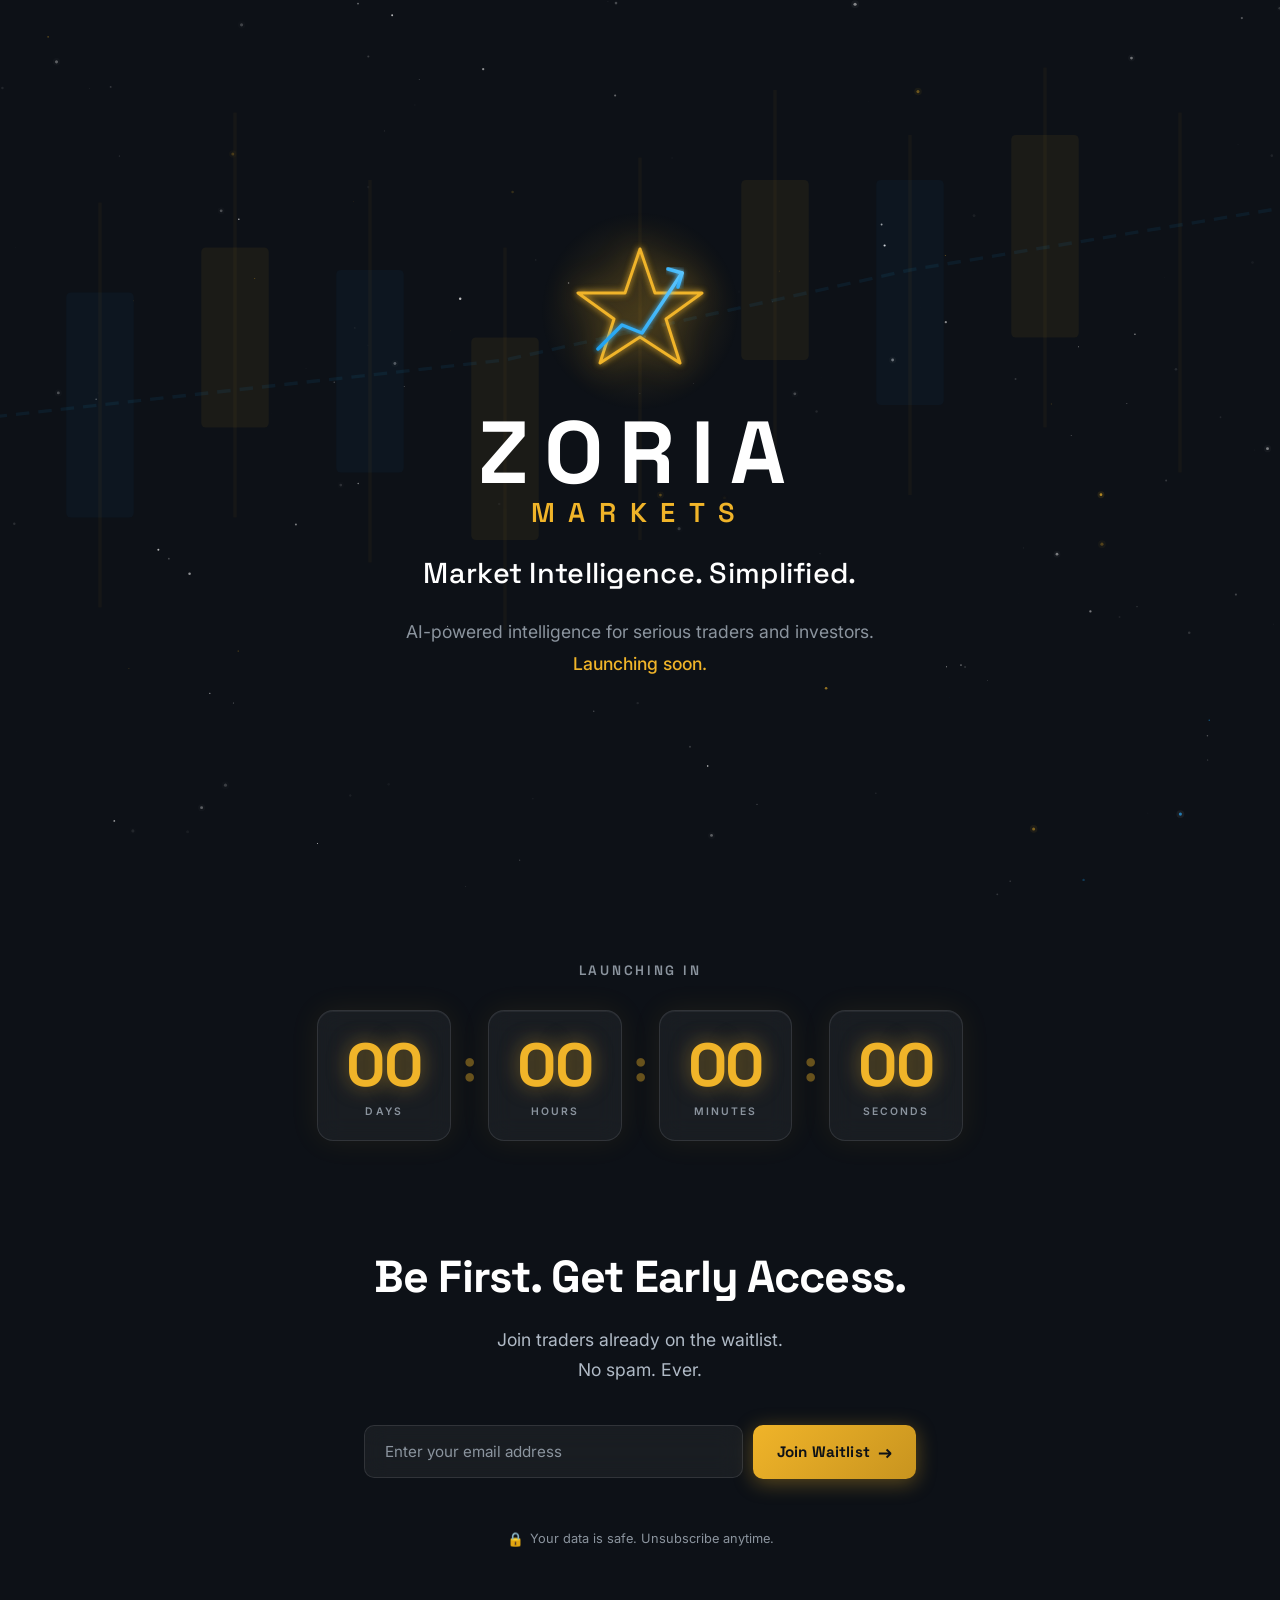
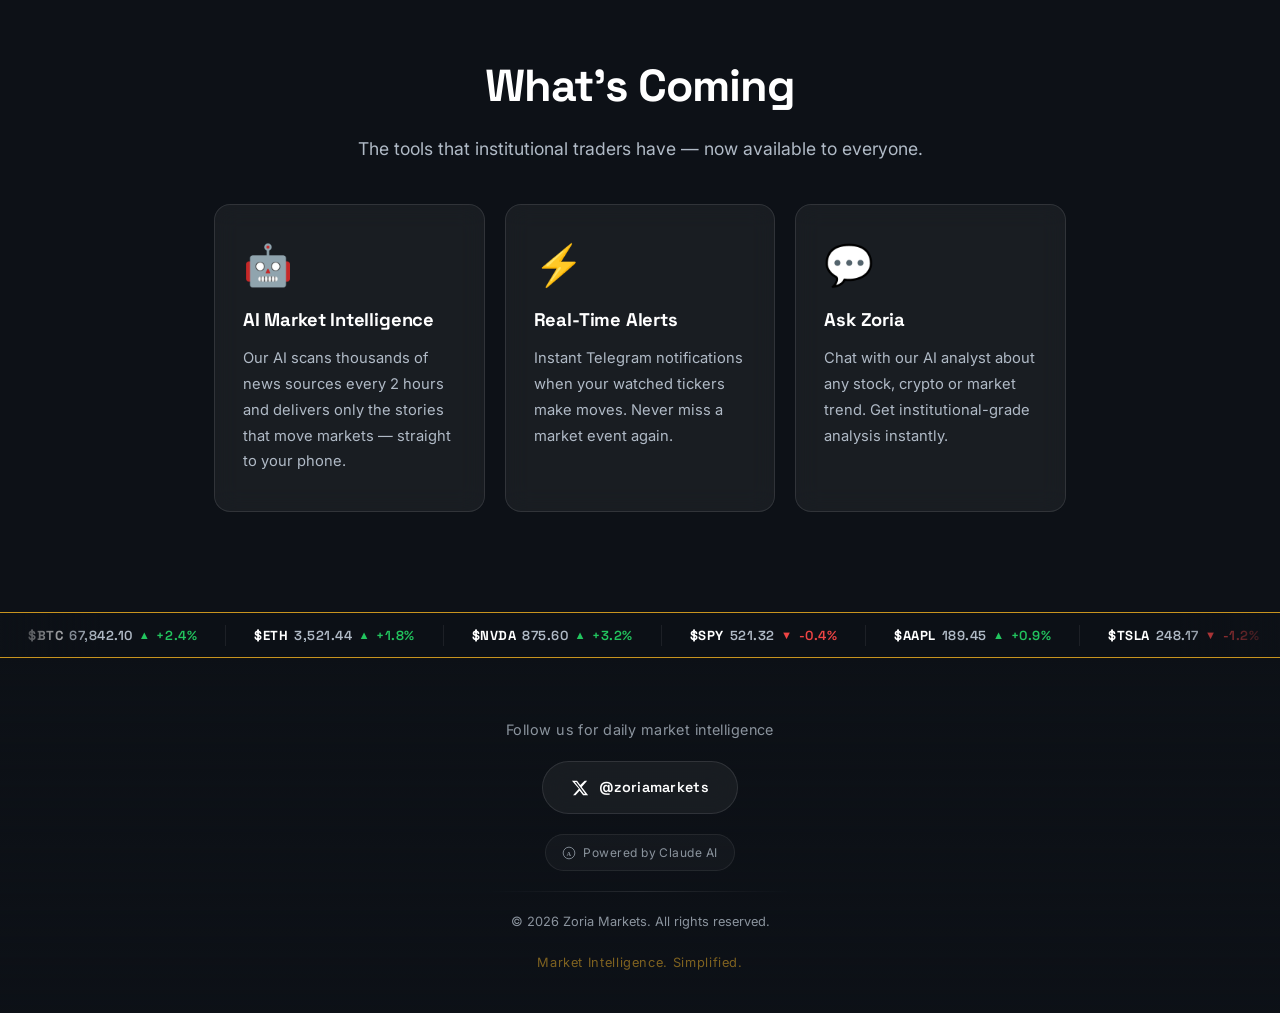
==== index.html @ 6a1ebd0c "Zoria Markets coming soon page Co-Authored-By: Claude Sonnet 4.6 <noreply@anthropic.com>" ====
<!DOCTYPE html>
<html lang="en">
<head>
  <meta charset="UTF-8" />
  <meta name="viewport" content="width=device-width, initial-scale=1.0" />
  <meta name="description" content="Zoria Markets — AI-powered market intelligence for serious traders and investors. Launching soon." />
  <meta name="theme-color" content="#0D1117" />
  <meta property="og:title" content="Zoria Markets — Market Intelligence. Simplified." />
  <meta property="og:description" content="AI-powered intelligence for serious traders and investors. Join the waitlist." />
  <meta property="og:type" content="website" />
  <title>Zoria Markets — Market Intelligence. Simplified.</title>
  <link rel="preconnect" href="https://fonts.googleapis.com" />
  <link rel="preconnect" href="https://fonts.gstatic.com" crossorigin />
  <link href="https://fonts.googleapis.com/css2?family=Inter:wght@300;400;500;600;700&family=Space+Grotesk:wght@400;500;600;700;800&display=swap" rel="stylesheet" />
  <link rel="stylesheet" href="styles.css" />
</head>
<body>

  <!-- ░░ STARFIELD CANVAS ░░ -->
  <canvas id="starfield"></canvas>

  <!-- ░░ CANDLESTICK BG ░░ -->
  <div class="chart-bg" aria-hidden="true">
    <svg class="chart-svg" viewBox="0 0 1200 400" preserveAspectRatio="xMidYMid slice" xmlns="http://www.w3.org/2000/svg">
      <!-- Faint candlestick chart pattern -->
      <g opacity="0.04" stroke="#F0B429" fill="none">
        <!-- Candle wicks -->
        <line x1="60"  y1="80"  x2="60"  y2="300" stroke-width="1.5"/>
        <line x1="120" y1="120" x2="120" y2="320" stroke-width="1.5"/>
        <line x1="180" y1="60"  x2="180" y2="260" stroke-width="1.5"/>
        <line x1="240" y1="100" x2="240" y2="290" stroke-width="1.5"/>
        <line x1="300" y1="140" x2="300" y2="310" stroke-width="1.5"/>
        <line x1="360" y1="90"  x2="360" y2="270" stroke-width="1.5"/>
        <line x1="420" y1="50"  x2="420" y2="230" stroke-width="1.5"/>
        <line x1="480" y1="80"  x2="480" y2="250" stroke-width="1.5"/>
        <line x1="540" y1="110" x2="540" y2="280" stroke-width="1.5"/>
        <line x1="600" y1="70"  x2="600" y2="240" stroke-width="1.5"/>
        <line x1="660" y1="40"  x2="660" y2="200" stroke-width="1.5"/>
        <line x1="720" y1="60"  x2="720" y2="220" stroke-width="1.5"/>
        <line x1="780" y1="30"  x2="780" y2="190" stroke-width="1.5"/>
        <line x1="840" y1="50"  x2="840" y2="210" stroke-width="1.5"/>
        <line x1="900" y1="20"  x2="900" y2="180" stroke-width="1.5"/>
        <line x1="960" y1="40"  x2="960" y2="200" stroke-width="1.5"/>
        <line x1="1020" y1="60" x2="1020" y2="220" stroke-width="1.5"/>
        <line x1="1080" y1="30" x2="1080" y2="170" stroke-width="1.5"/>
        <line x1="1140" y1="10" x2="1140" y2="150" stroke-width="1.5"/>
      </g>
      <g opacity="0.06" fill="#F0B429" stroke="none">
        <!-- Bullish candle bodies -->
        <rect x="45"  y="160" width="30" height="80"  rx="2"/>
        <rect x="165" y="130" width="30" height="90"  rx="2"/>
        <rect x="285" y="200" width="30" height="70"  rx="2"/>
        <rect x="405" y="110" width="30" height="80"  rx="2"/>
        <rect x="525" y="150" width="30" height="90"  rx="2"/>
        <rect x="645" y="80"  width="30" height="80"  rx="2"/>
        <rect x="765" y="60"  width="30" height="90"  rx="2"/>
        <rect x="885" y="50"  width="30" height="80"  rx="2"/>
        <rect x="1005" y="80" width="30" height="100" rx="2"/>
        <rect x="1125" y="30" width="30" height="90"  rx="2"/>
      </g>
      <g opacity="0.04" fill="#1DA1F2" stroke="none">
        <!-- Bearish candle bodies -->
        <rect x="105" y="150" width="30" height="100" rx="2"/>
        <rect x="225" y="160" width="30" height="80"  rx="2"/>
        <rect x="345" y="130" width="30" height="100" rx="2"/>
        <rect x="465" y="120" width="30" height="90"  rx="2"/>
        <rect x="705" y="80"  width="30" height="100" rx="2"/>
        <rect x="945" y="70"  width="30" height="90"  rx="2"/>
      </g>
      <!-- Trend line -->
      <polyline points="60,240 180,200 360,180 540,160 720,120 900,90 1140,50"
        stroke="#1DA1F2" stroke-width="1.5" fill="none" opacity="0.08" stroke-dasharray="6,4"/>
    </svg>
  </div>

  <!-- ░░ MAIN WRAPPER ░░ -->
  <main class="main-wrapper">

    <!-- ══════════════════════════════
         SECTION 1 — HERO
    ══════════════════════════════ -->
    <section class="hero" id="hero">
      <div class="hero-inner fade-up">

        <!-- Logo -->
        <div class="logo-wrap">
          <div class="logo-glow" aria-hidden="true"></div>
          <svg class="logo-svg" viewBox="0 0 140 140" xmlns="http://www.w3.org/2000/svg" role="img" aria-label="Zoria Markets logo">
            <defs>
              <filter id="glow-gold">
                <feGaussianBlur stdDeviation="3" result="coloredBlur"/>
                <feMerge><feMergeNode in="coloredBlur"/><feMergeNode in="SourceGraphic"/></feMerge>
              </filter>
              <filter id="glow-blue">
                <feGaussianBlur stdDeviation="2.5" result="coloredBlur"/>
                <feMerge><feMergeNode in="coloredBlur"/><feMergeNode in="SourceGraphic"/></feMerge>
              </filter>
              <linearGradient id="arrowGrad" x1="0%" y1="100%" x2="100%" y2="0%">
                <stop offset="0%" stop-color="#1DA1F2"/>
                <stop offset="100%" stop-color="#60C8FF"/>
              </linearGradient>
            </defs>
            <!-- 5-point star outline -->
            <polygon
              points="70,8 85,52 132,52 96,78 110,122 70,96 30,122 44,78 8,52 55,52"
              fill="none"
              stroke="#F0B429"
              stroke-width="3"
              stroke-linejoin="round"
              filter="url(#glow-gold)"
            />
            <!-- Upward trending chart arrow cutting through star diagonally -->
            <polyline
              points="28,108 52,84 72,92 96,56 112,32"
              fill="none"
              stroke="url(#arrowGrad)"
              stroke-width="3.5"
              stroke-linecap="round"
              stroke-linejoin="round"
              filter="url(#glow-blue)"
            />
            <!-- Arrowhead -->
            <polyline
              points="98,28 112,32 108,46"
              fill="none"
              stroke="url(#arrowGrad)"
              stroke-width="3.5"
              stroke-linecap="round"
              stroke-linejoin="round"
              filter="url(#glow-blue)"
            />
          </svg>
        </div>

        <!-- Brand name -->
        <div class="brand-name">
          <span class="brand-zoria">ZORIA</span>
          <span class="brand-markets">MARKETS</span>
        </div>

        <!-- Tagline -->
        <h1 class="tagline">Market Intelligence. Simplified.</h1>

        <!-- Sub-tagline -->
        <p class="hero-sub">
          AI-powered intelligence for serious traders and investors.<br />
          <span class="hero-launch">Launching soon.</span>
        </p>

      </div>
    </section>

    <!-- ══════════════════════════════
         SECTION 2 — COUNTDOWN
    ══════════════════════════════ -->
    <section class="countdown-section fade-up" id="countdown">
      <div class="section-inner">
        <p class="countdown-label">Launching in</p>
        <div class="countdown-grid" id="countdown-grid" role="timer" aria-live="polite" aria-label="Countdown to launch">
          <div class="cd-box">
            <span class="cd-num" id="cd-days">00</span>
            <span class="cd-unit">DAYS</span>
          </div>
          <div class="cd-sep" aria-hidden="true">:</div>
          <div class="cd-box">
            <span class="cd-num" id="cd-hours">00</span>
            <span class="cd-unit">HOURS</span>
          </div>
          <div class="cd-sep" aria-hidden="true">:</div>
          <div class="cd-box">
            <span class="cd-num" id="cd-minutes">00</span>
            <span class="cd-unit">MINUTES</span>
          </div>
          <div class="cd-sep" aria-hidden="true">:</div>
          <div class="cd-box">
            <span class="cd-num" id="cd-seconds">00</span>
            <span class="cd-unit">SECONDS</span>
          </div>
        </div>
      </div>
    </section>

    <!-- ══════════════════════════════
         SECTION 3 — EMAIL WAITLIST
    ══════════════════════════════ -->
    <section class="waitlist-section fade-up" id="waitlist">
      <div class="section-inner waitlist-inner">
        <h2 class="section-title">Be First. Get Early Access.</h2>
        <p class="section-sub">
          Join traders already on the waitlist.<br />
          No spam. Ever.
        </p>

        <form class="waitlist-form" id="waitlist-form" novalidate>
          <div class="form-row">
            <div class="input-wrap">
              <input
                type="email"
                id="email-input"
                class="email-input"
                placeholder="Enter your email address"
                autocomplete="email"
                required
                aria-label="Email address"
              />
              <div class="input-border-glow" aria-hidden="true"></div>
            </div>
            <button type="submit" class="join-btn" id="join-btn">
              <span class="btn-text">Join Waitlist</span>
              <span class="btn-arrow" aria-hidden="true">→</span>
            </button>
          </div>
          <div class="form-error" id="form-error" role="alert" aria-live="assertive"></div>
        </form>

        <div class="success-msg" id="success-msg" role="status" aria-live="polite" style="display:none;">
          <span class="success-star">⭐</span>
          <span>You're on the list! We'll be in touch.</span>
        </div>

        <p class="trust-badge">
          <span class="lock-icon" aria-hidden="true">🔒</span>
          Your data is safe. Unsubscribe anytime.
        </p>
      </div>
    </section>

    <!-- ══════════════════════════════
         SECTION 4 — FEATURES
    ══════════════════════════════ -->
    <section class="features-section" id="features">
      <div class="section-inner">
        <h2 class="section-title fade-up">What's Coming</h2>
        <p class="section-sub fade-up">The tools that institutional traders have — now available to everyone.</p>

        <div class="features-grid">

          <div class="feature-card fade-up" style="--delay: 0s">
            <div class="card-icon" aria-hidden="true">🤖</div>
            <h3 class="card-title">AI Market Intelligence</h3>
            <p class="card-text">
              Our AI scans thousands of news sources every 2 hours and delivers only the stories that move markets — straight to your phone.
            </p>
            <div class="card-glow" aria-hidden="true"></div>
          </div>

          <div class="feature-card fade-up" style="--delay: 0.1s">
            <div class="card-icon" aria-hidden="true">⚡</div>
            <h3 class="card-title">Real-Time Alerts</h3>
            <p class="card-text">
              Instant Telegram notifications when your watched tickers make moves. Never miss a market event again.
            </p>
            <div class="card-glow" aria-hidden="true"></div>
          </div>

          <div class="feature-card fade-up" style="--delay: 0.2s">
            <div class="card-icon" aria-hidden="true">💬</div>
            <h3 class="card-title">Ask Zoria</h3>
            <p class="card-text">
              Chat with our AI analyst about any stock, crypto or market trend. Get institutional-grade analysis instantly.
            </p>
            <div class="card-glow" aria-hidden="true"></div>
          </div>

        </div>
      </div>
    </section>

  </main>

  <!-- ══════════════════════════════
       SECTION 5 — TICKER TAPE
  ══════════════════════════════ -->
  <div class="ticker-wrap" role="marquee" aria-label="Live market data ticker">
    <div class="ticker-inner" id="ticker-inner">
      <!-- Populated by JS -->
    </div>
  </div>

  <!-- ══════════════════════════════
       SECTION 6 — FOOTER
  ══════════════════════════════ -->
  <footer class="site-footer">
    <div class="footer-inner">

      <p class="footer-follow">Follow us for daily market intelligence</p>

      <a
        href="https://x.com/zoriamarkets"
        class="twitter-btn"
        target="_blank"
        rel="noopener noreferrer"
        aria-label="Follow Zoria Markets on X (Twitter)"
      >
        <svg class="x-icon" viewBox="0 0 24 24" xmlns="http://www.w3.org/2000/svg" aria-hidden="true">
          <path d="M18.244 2.25h3.308l-7.227 8.26 8.502 11.24H16.17l-4.714-6.231-5.401 6.231H2.744l7.737-8.835L1.254 2.25H8.08l4.253 5.622L18.244 2.25zm-1.161 17.52h1.833L7.084 4.126H5.117L17.083 19.77z"/>
        </svg>
        @zoriamarkets
      </a>

      <div class="claude-badge" title="This product is powered by Claude AI">
        <svg class="claude-icon" viewBox="0 0 24 24" xmlns="http://www.w3.org/2000/svg" aria-hidden="true" fill="currentColor">
          <circle cx="12" cy="12" r="10" fill="none" stroke="currentColor" stroke-width="1.5"/>
          <text x="12" y="16.5" text-anchor="middle" font-size="11" font-family="serif" font-weight="bold">A</text>
        </svg>
        Powered by Claude AI
      </div>

      <div class="footer-divider" aria-hidden="true"></div>

      <p class="footer-copy">
        © 2026 Zoria Markets. All rights reserved.
      </p>
      <p class="footer-tagline">Market Intelligence. Simplified.</p>

    </div>
  </footer>

  <script src="script.js"></script>
</body>
</html>
---- styles.css ----
/* ═══════════════════════════════════════════════════
   ZORIA MARKETS — styles.css
   "Market Intelligence. Simplified."
═══════════════════════════════════════════════════ */

/* ── CSS CUSTOM PROPERTIES ── */
:root {
  --bg:           #0D1117;
  --bg-2:         #111820;
  --gold:         #F0B429;
  --gold-dim:     #C8941F;
  --gold-glow:    rgba(240,180,41,0.3);
  --gold-glow-sm: rgba(240,180,41,0.15);
  --blue:         #1DA1F2;
  --blue-glow:    rgba(29,161,242,0.3);
  --white:        #FFFFFF;
  --gray:         #8B949E;
  --gray-light:   #B0BAC6;
  --card-bg:      rgba(255,255,255,0.05);
  --card-border:  rgba(255,255,255,0.1);
  --glass-blur:   blur(12px);
  --radius:       16px;
  --radius-sm:    10px;
  --transition:   0.3s cubic-bezier(0.4,0,0.2,1);
  --font-body:    'Inter', -apple-system, BlinkMacSystemFont, sans-serif;
  --font-head:    'Space Grotesk', -apple-system, BlinkMacSystemFont, sans-serif;
}

/* ── RESET & BASE ── */
*, *::before, *::after {
  box-sizing: border-box;
  margin: 0;
  padding: 0;
}

html {
  scroll-behavior: smooth;
  -webkit-text-size-adjust: 100%;
}

body {
  font-family: var(--font-body);
  background: var(--bg);
  color: var(--white);
  min-height: 100vh;
  overflow-x: hidden;
  line-height: 1.6;
  -webkit-font-smoothing: antialiased;
  -moz-osx-font-smoothing: grayscale;
}

/* ── STARFIELD CANVAS ── */
#starfield {
  position: fixed;
  inset: 0;
  width: 100%;
  height: 100%;
  z-index: 0;
  pointer-events: none;
}

/* ── CHART BACKGROUND ── */
.chart-bg {
  position: fixed;
  inset: 0;
  z-index: 1;
  pointer-events: none;
  display: flex;
  align-items: center;
  justify-content: center;
  overflow: hidden;
}

.chart-svg {
  width: 100%;
  height: 100%;
  min-height: 400px;
}

/* ── MAIN WRAPPER ── */
.main-wrapper {
  position: relative;
  z-index: 2;
}

/* ── SHARED SECTION STYLES ── */
.section-inner {
  max-width: 900px;
  margin: 0 auto;
  padding: 0 24px;
  text-align: center;
}

.section-title {
  font-family: var(--font-head);
  font-size: clamp(1.8rem, 4vw, 2.8rem);
  font-weight: 700;
  color: var(--white);
  letter-spacing: -0.02em;
  margin-bottom: 12px;
}

.section-sub {
  font-size: clamp(0.95rem, 2vw, 1.1rem);
  color: var(--gray-light);
  margin-bottom: 40px;
  line-height: 1.7;
}

/* ── FADE-UP ANIMATION ── */
.fade-up {
  opacity: 0;
  transform: translateY(32px);
  transition: opacity 0.7s var(--transition), transform 0.7s var(--transition);
  transition-delay: var(--delay, 0s);
}

.fade-up.visible {
  opacity: 1;
  transform: translateY(0);
}

/* ═══════════════════════════════════════════════════
   SECTION 1 — HERO
═══════════════════════════════════════════════════ */
.hero {
  min-height: 100vh;
  display: flex;
  align-items: center;
  justify-content: center;
  padding: 80px 24px 60px;
  text-align: center;
}

.hero-inner {
  display: flex;
  flex-direction: column;
  align-items: center;
  gap: 20px;
  max-width: 680px;
}

/* Logo */
.logo-wrap {
  position: relative;
  display: flex;
  align-items: center;
  justify-content: center;
  margin-bottom: 8px;
}

.logo-glow {
  position: absolute;
  width: 200px;
  height: 200px;
  border-radius: 50%;
  background: radial-gradient(ellipse at center, rgba(240,180,41,0.18) 0%, transparent 70%);
  animation: logoPulse 3s ease-in-out infinite;
  z-index: 0;
}

.logo-svg {
  position: relative;
  z-index: 1;
  width: clamp(100px, 20vw, 140px);
  height: clamp(100px, 20vw, 140px);
  animation: logoFloat 6s ease-in-out infinite;
  filter: drop-shadow(0 0 16px rgba(240,180,41,0.4));
}

@keyframes logoPulse {
  0%, 100% { transform: scale(1);   opacity: 0.6; }
  50%       { transform: scale(1.3); opacity: 1;   }
}

@keyframes logoFloat {
  0%, 100% { transform: translateY(0px); }
  50%       { transform: translateY(-8px); }
}

/* Brand name */
.brand-name {
  display: flex;
  flex-direction: column;
  align-items: center;
  gap: 2px;
  line-height: 1;
}

.brand-zoria {
  font-family: var(--font-head);
  font-size: clamp(2.8rem, 9vw, 5.5rem);
  font-weight: 800;
  color: var(--white);
  letter-spacing: 0.18em;
  text-transform: uppercase;
}

.brand-markets {
  font-family: var(--font-head);
  font-size: clamp(1rem, 3vw, 1.7rem);
  font-weight: 600;
  color: var(--gold);
  letter-spacing: 0.5em;
  text-transform: uppercase;
}

/* Tagline */
.tagline {
  font-family: var(--font-head);
  font-size: clamp(1.2rem, 3.5vw, 1.8rem);
  font-weight: 500;
  color: var(--white);
  letter-spacing: 0.01em;
  margin-top: 4px;
}

/* Sub tagline */
.hero-sub {
  font-size: clamp(0.95rem, 2vw, 1.1rem);
  color: var(--gray);
  line-height: 1.8;
}

.hero-launch {
  color: var(--gold);
  font-weight: 500;
}

/* ═══════════════════════════════════════════════════
   SECTION 2 — COUNTDOWN
═══════════════════════════════════════════════════ */
.countdown-section {
  padding: 60px 24px 80px;
}

.countdown-label {
  font-family: var(--font-head);
  font-size: 0.85rem;
  font-weight: 600;
  letter-spacing: 0.2em;
  text-transform: uppercase;
  color: var(--gray);
  margin-bottom: 28px;
}

.countdown-grid {
  display: flex;
  align-items: center;
  justify-content: center;
  gap: 12px;
  flex-wrap: wrap;
}

.cd-box {
  display: flex;
  flex-direction: column;
  align-items: center;
  justify-content: center;
  background: var(--card-bg);
  border: 1px solid var(--card-border);
  backdrop-filter: var(--glass-blur);
  -webkit-backdrop-filter: var(--glass-blur);
  border-radius: var(--radius);
  padding: 24px 28px 20px;
  min-width: clamp(80px, 18vw, 120px);
  box-shadow: 0 0 30px rgba(240,180,41,0.08), inset 0 1px 0 rgba(255,255,255,0.06);
  transition: box-shadow var(--transition), transform var(--transition);
}

.cd-box:hover {
  box-shadow: 0 0 40px var(--gold-glow), inset 0 1px 0 rgba(255,255,255,0.1);
  transform: translateY(-3px);
}

.cd-num {
  font-family: var(--font-head);
  font-size: clamp(2.2rem, 6vw, 3.8rem);
  font-weight: 800;
  color: var(--gold);
  line-height: 1;
  letter-spacing: -0.02em;
  text-shadow: 0 0 20px rgba(240,180,41,0.5);
  transition: transform 0.15s ease;
}

.cd-num.flip {
  animation: numFlip 0.15s ease;
}

@keyframes numFlip {
  0%   { transform: scaleY(1); }
  50%  { transform: scaleY(0.8); }
  100% { transform: scaleY(1); }
}

.cd-unit {
  font-size: 0.65rem;
  font-weight: 600;
  letter-spacing: 0.2em;
  color: var(--gray);
  margin-top: 8px;
  text-transform: uppercase;
}

.cd-sep {
  font-family: var(--font-head);
  font-size: clamp(1.8rem, 4vw, 2.8rem);
  font-weight: 800;
  color: var(--gold);
  opacity: 0.4;
  padding-bottom: 20px;
  animation: sepBlink 1s step-end infinite;
}

@keyframes sepBlink {
  0%, 100% { opacity: 0.4; }
  50%       { opacity: 0.1; }
}

/* ═══════════════════════════════════════════════════
   SECTION 3 — WAITLIST
═══════════════════════════════════════════════════ */
.waitlist-section {
  padding: 20px 24px 80px;
}

.waitlist-inner {
  max-width: 600px;
}

.waitlist-form {
  margin-top: 8px;
  margin-bottom: 20px;
}

.form-row {
  display: flex;
  gap: 10px;
  align-items: stretch;
}

.input-wrap {
  position: relative;
  flex: 1;
}

.email-input {
  width: 100%;
  padding: 16px 20px;
  background: var(--card-bg);
  border: 1px solid var(--card-border);
  backdrop-filter: var(--glass-blur);
  -webkit-backdrop-filter: var(--glass-blur);
  border-radius: var(--radius-sm);
  color: var(--white);
  font-family: var(--font-body);
  font-size: 0.95rem;
  outline: none;
  transition: border-color var(--transition), box-shadow var(--transition);
  -webkit-appearance: none;
}

.email-input::placeholder {
  color: var(--gray);
}

.email-input:focus {
  border-color: rgba(240,180,41,0.5);
  box-shadow: 0 0 0 3px rgba(240,180,41,0.12), 0 0 20px rgba(240,180,41,0.15);
}

.email-input.shake {
  animation: shake 0.4s ease;
}

@keyframes shake {
  0%, 100% { transform: translateX(0); }
  20%       { transform: translateX(-6px); }
  40%       { transform: translateX(6px); }
  60%       { transform: translateX(-4px); }
  80%       { transform: translateX(4px); }
}

.join-btn {
  display: flex;
  align-items: center;
  gap: 8px;
  padding: 16px 24px;
  background: linear-gradient(135deg, var(--gold) 0%, var(--gold-dim) 100%);
  border: none;
  border-radius: var(--radius-sm);
  color: #0D1117;
  font-family: var(--font-head);
  font-size: 0.95rem;
  font-weight: 700;
  cursor: pointer;
  white-space: nowrap;
  transition: transform var(--transition), box-shadow var(--transition), opacity var(--transition);
  box-shadow: 0 4px 20px rgba(240,180,41,0.35);
  letter-spacing: 0.01em;
}

.join-btn:hover {
  transform: translateY(-2px);
  box-shadow: 0 8px 30px rgba(240,180,41,0.5);
}

.join-btn:active {
  transform: translateY(0);
}

.join-btn:disabled {
  opacity: 0.6;
  cursor: not-allowed;
  transform: none;
}

.btn-arrow {
  font-size: 1.1rem;
  transition: transform var(--transition);
}

.join-btn:hover .btn-arrow {
  transform: translateX(3px);
}

.form-error {
  margin-top: 10px;
  font-size: 0.85rem;
  color: #FF6B6B;
  min-height: 20px;
}

/* Success message */
.success-msg {
  display: flex;
  align-items: center;
  justify-content: center;
  gap: 10px;
  padding: 18px 28px;
  background: rgba(240,180,41,0.1);
  border: 1px solid rgba(240,180,41,0.3);
  border-radius: var(--radius-sm);
  margin-bottom: 20px;
  font-family: var(--font-head);
  font-weight: 600;
  font-size: 1rem;
  color: var(--gold);
  animation: successFade 0.4s ease;
}

.success-star {
  font-size: 1.3rem;
  animation: starSpin 0.6s ease;
}

@keyframes successFade {
  from { opacity: 0; transform: scale(0.95); }
  to   { opacity: 1; transform: scale(1); }
}

@keyframes starSpin {
  from { transform: rotate(-30deg) scale(0.5); }
  to   { transform: rotate(0deg) scale(1); }
}

.trust-badge {
  font-size: 0.8rem;
  color: var(--gray);
  display: flex;
  align-items: center;
  justify-content: center;
  gap: 6px;
}

.lock-icon {
  font-size: 0.85rem;
}

/* ═══════════════════════════════════════════════════
   SECTION 4 — FEATURES
═══════════════════════════════════════════════════ */
.features-section {
  padding: 20px 24px 100px;
}

.features-grid {
  display: grid;
  grid-template-columns: repeat(3, 1fr);
  gap: 20px;
  margin-top: 20px;
  max-width: 1000px;
  margin-left: auto;
  margin-right: auto;
}

.feature-card {
  position: relative;
  background: var(--card-bg);
  border: 1px solid var(--card-border);
  backdrop-filter: var(--glass-blur);
  -webkit-backdrop-filter: var(--glass-blur);
  border-radius: var(--radius);
  padding: 40px 28px 36px;
  text-align: left;
  overflow: hidden;
  transition: transform var(--transition), box-shadow var(--transition), border-color var(--transition);
  cursor: default;
}

.feature-card::before {
  content: '';
  position: absolute;
  inset: 0;
  border-radius: var(--radius);
  background: linear-gradient(135deg, rgba(240,180,41,0.04) 0%, transparent 60%);
  opacity: 0;
  transition: opacity var(--transition);
}

.feature-card:hover {
  transform: translateY(-6px);
  box-shadow: 0 20px 60px rgba(0,0,0,0.4), 0 0 40px var(--gold-glow-sm);
  border-color: rgba(240,180,41,0.25);
}

.feature-card:hover::before {
  opacity: 1;
}

.card-glow {
  position: absolute;
  bottom: -40px;
  right: -40px;
  width: 140px;
  height: 140px;
  border-radius: 50%;
  background: radial-gradient(ellipse, rgba(240,180,41,0.08) 0%, transparent 70%);
  pointer-events: none;
  transition: opacity var(--transition);
  opacity: 0;
}

.feature-card:hover .card-glow {
  opacity: 1;
}

.card-icon {
  font-size: 2.5rem;
  display: block;
  margin-bottom: 20px;
  line-height: 1;
}

.card-title {
  font-family: var(--font-head);
  font-size: 1.15rem;
  font-weight: 700;
  color: var(--white);
  margin-bottom: 12px;
  letter-spacing: -0.01em;
}

.card-text {
  font-size: 0.92rem;
  color: var(--gray-light);
  line-height: 1.75;
}

/* ═══════════════════════════════════════════════════
   SECTION 5 — TICKER TAPE
═══════════════════════════════════════════════════ */
.ticker-wrap {
  position: relative;
  z-index: 2;
  background: rgba(13,17,23,0.9);
  border-top: 1px solid var(--gold-dim);
  border-bottom: 1px solid var(--gold-dim);
  overflow: hidden;
  padding: 12px 0;
  height: 46px;
}

.ticker-wrap::before,
.ticker-wrap::after {
  content: '';
  position: absolute;
  top: 0;
  bottom: 0;
  width: 100px;
  z-index: 3;
  pointer-events: none;
}

.ticker-wrap::before {
  left: 0;
  background: linear-gradient(to right, var(--bg) 0%, transparent 100%);
}

.ticker-wrap::after {
  right: 0;
  background: linear-gradient(to left, var(--bg) 0%, transparent 100%);
}

.ticker-inner {
  display: flex;
  white-space: nowrap;
  animation: tickerScroll 40s linear infinite;
  will-change: transform;
}

.ticker-inner:hover {
  animation-play-state: paused;
}

@keyframes tickerScroll {
  0%   { transform: translateX(0); }
  100% { transform: translateX(-50%); }
}

.ticker-item {
  display: inline-flex;
  align-items: center;
  gap: 6px;
  padding: 0 28px;
  font-family: var(--font-head);
  font-size: 0.82rem;
  font-weight: 600;
  letter-spacing: 0.04em;
  color: var(--gray-light);
  border-right: 1px solid rgba(255,255,255,0.07);
}

.ticker-symbol {
  color: var(--white);
  font-weight: 700;
}

.ticker-arrow {
  font-size: 0.7rem;
}

.ticker-change.up   { color: #22C55E; }
.ticker-change.down { color: #EF4444; }
.ticker-arrow.up    { color: #22C55E; }
.ticker-arrow.down  { color: #EF4444; }

/* ═══════════════════════════════════════════════════
   SECTION 6 — FOOTER
═══════════════════════════════════════════════════ */
.site-footer {
  position: relative;
  z-index: 2;
  padding: 60px 24px 40px;
  text-align: center;
  background: linear-gradient(to top, rgba(13,17,23,0.98) 0%, transparent 100%);
}

.footer-inner {
  max-width: 600px;
  margin: 0 auto;
  display: flex;
  flex-direction: column;
  align-items: center;
  gap: 20px;
}

.footer-follow {
  font-size: 0.9rem;
  color: var(--gray);
  letter-spacing: 0.03em;
}

.twitter-btn {
  display: inline-flex;
  align-items: center;
  gap: 10px;
  padding: 14px 28px;
  background: var(--card-bg);
  border: 1px solid var(--card-border);
  backdrop-filter: var(--glass-blur);
  -webkit-backdrop-filter: var(--glass-blur);
  border-radius: 50px;
  color: var(--white);
  font-family: var(--font-head);
  font-size: 0.9rem;
  font-weight: 600;
  text-decoration: none;
  transition: all var(--transition);
  letter-spacing: 0.02em;
}

.twitter-btn:hover {
  background: rgba(255,255,255,0.1);
  border-color: rgba(255,255,255,0.2);
  transform: translateY(-2px);
  box-shadow: 0 8px 24px rgba(0,0,0,0.3);
}

.x-icon {
  width: 18px;
  height: 18px;
  fill: var(--white);
}

.claude-badge {
  display: inline-flex;
  align-items: center;
  gap: 7px;
  padding: 8px 16px;
  background: rgba(255,255,255,0.03);
  border: 1px solid rgba(255,255,255,0.07);
  border-radius: 50px;
  font-size: 0.75rem;
  color: var(--gray);
  letter-spacing: 0.04em;
}

.claude-icon {
  width: 14px;
  height: 14px;
  color: var(--gray);
}

.footer-divider {
  width: 100%;
  max-width: 300px;
  height: 1px;
  background: linear-gradient(to right, transparent, rgba(255,255,255,0.1), transparent);
}

.footer-copy {
  font-size: 0.8rem;
  color: var(--gray);
}

.footer-tagline {
  font-size: 0.8rem;
  color: rgba(240,180,41,0.5);
  letter-spacing: 0.05em;
}

/* ═══════════════════════════════════════════════════
   RESPONSIVE — TABLET
═══════════════════════════════════════════════════ */
@media (max-width: 768px) {

  .features-grid {
    grid-template-columns: 1fr;
    max-width: 480px;
  }

  .feature-card {
    padding: 32px 24px 28px;
  }

  .form-row {
    flex-direction: column;
  }

  .join-btn {
    justify-content: center;
    padding: 16px;
  }

  .cd-box {
    padding: 18px 20px 14px;
    min-width: 70px;
  }

  .cd-sep {
    font-size: 1.8rem;
  }

  .countdown-grid {
    gap: 8px;
  }
}

/* ═══════════════════════════════════════════════════
   RESPONSIVE — MOBILE
═══════════════════════════════════════════════════ */
@media (max-width: 480px) {

  .hero {
    padding: 60px 20px 40px;
  }

  .hero-inner {
    gap: 16px;
  }

  .brand-zoria {
    letter-spacing: 0.1em;
  }

  .brand-markets {
    letter-spacing: 0.35em;
  }

  .cd-box {
    padding: 14px 16px 12px;
    min-width: 62px;
    border-radius: 12px;
  }

  .cd-sep {
    padding-bottom: 14px;
    font-size: 1.5rem;
  }

  .countdown-grid {
    gap: 6px;
  }

  .section-title {
    font-size: 1.6rem;
  }

  .email-input, .join-btn {
    padding: 14px 18px;
  }

  .ticker-item {
    padding: 0 20px;
  }

  .site-footer {
    padding: 40px 20px 30px;
  }

  .features-grid {
    gap: 14px;
  }
}

/* ═══════════════════════════════════════════════════
   REDUCED MOTION
═══════════════════════════════════════════════════ */
@media (prefers-reduced-motion: reduce) {
  *, *::before, *::after {
    animation-duration: 0.01ms !important;
    animation-iteration-count: 1 !important;
    transition-duration: 0.01ms !important;
  }
  .ticker-inner {
    animation: none;
  }
  .logo-svg {
    animation: none;
  }
}
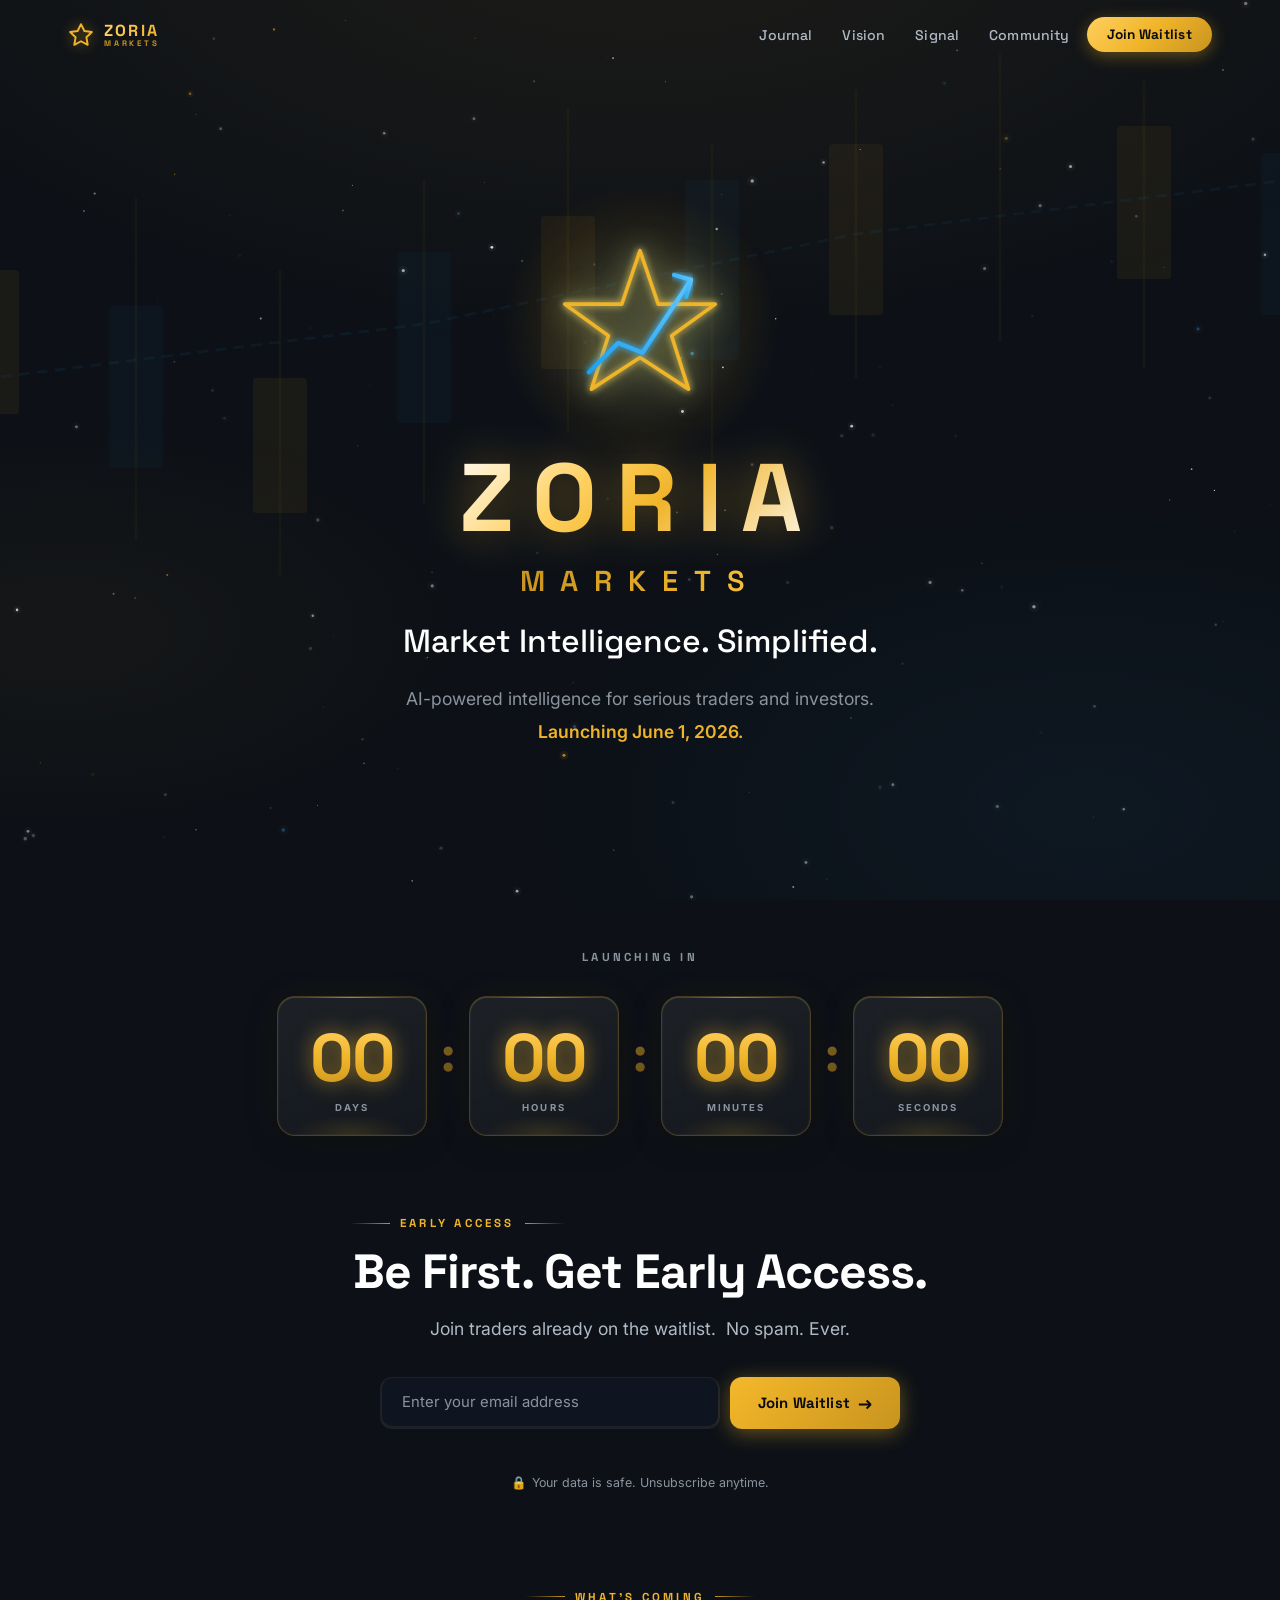
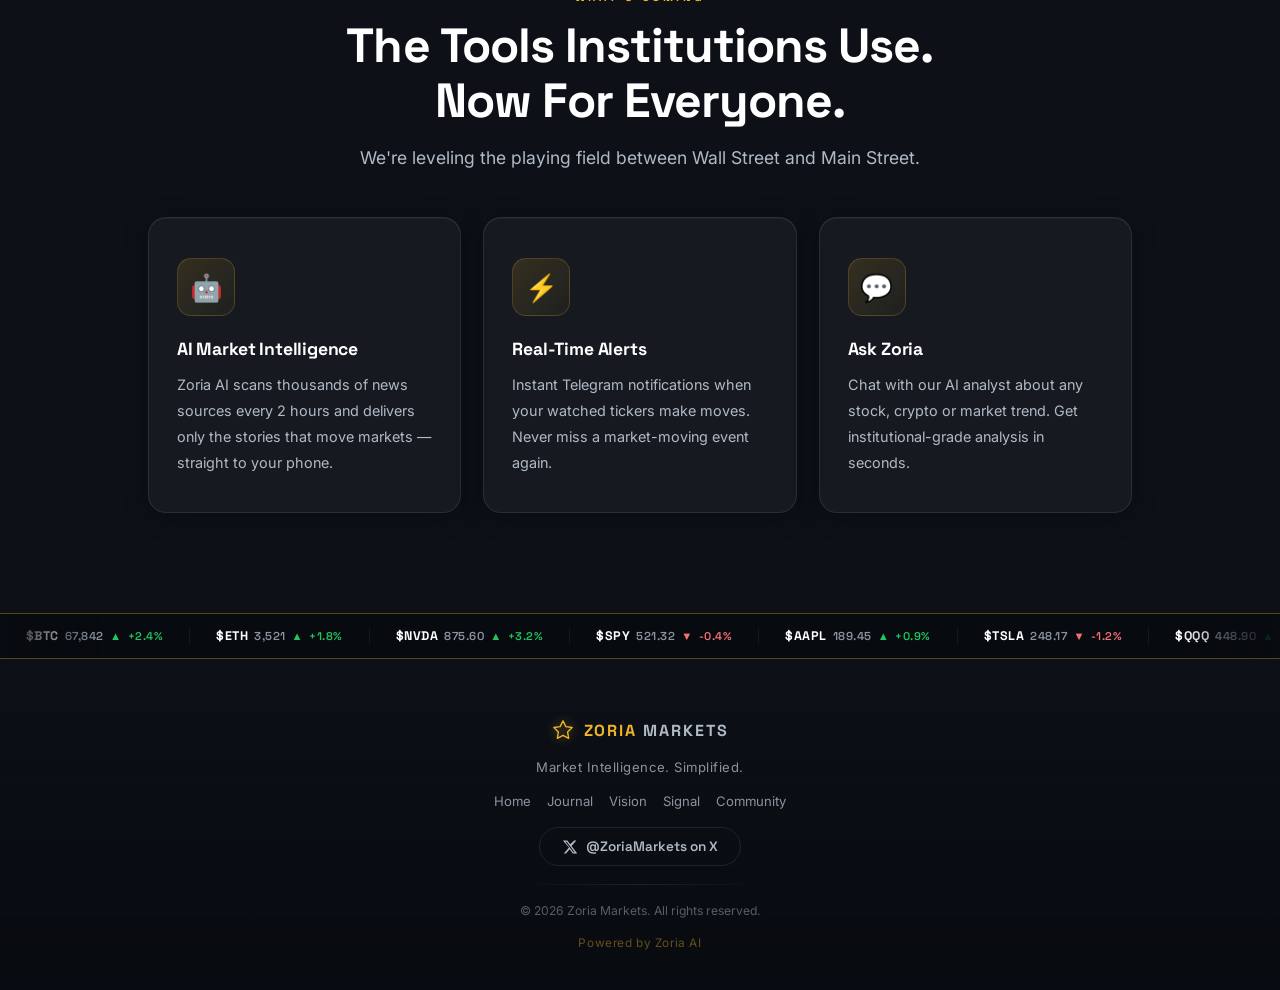
==== commit 5ae32f55: "Complete Zoria Markets website - 5 pages - index.html: Fixed countdown (debounce-before-use crash), " ====
--- a/index.html
+++ b/index.html
@@ -3,316 +3,247 @@
 <head>
   <meta charset="UTF-8" />
   <meta name="viewport" content="width=device-width, initial-scale=1.0" />
-  <meta name="description" content="Zoria Markets — AI-powered market intelligence for serious traders and investors. Launching soon." />
+  <meta name="description" content="Zoria Markets — AI-powered market intelligence for serious traders and investors. Launching June 1, 2026." />
   <meta name="theme-color" content="#0D1117" />
   <meta property="og:title" content="Zoria Markets — Market Intelligence. Simplified." />
   <meta property="og:description" content="AI-powered intelligence for serious traders and investors. Join the waitlist." />
-  <meta property="og:type" content="website" />
   <title>Zoria Markets — Market Intelligence. Simplified.</title>
   <link rel="preconnect" href="https://fonts.googleapis.com" />
   <link rel="preconnect" href="https://fonts.gstatic.com" crossorigin />
   <link href="https://fonts.googleapis.com/css2?family=Inter:wght@300;400;500;600;700&family=Space+Grotesk:wght@400;500;600;700;800&display=swap" rel="stylesheet" />
   <link rel="stylesheet" href="styles.css" />
 </head>
-<body>
-
-  <!-- ░░ STARFIELD CANVAS ░░ -->
+<body data-page="home">
+
+  <!-- Starfield -->
   <canvas id="starfield"></canvas>
 
-  <!-- ░░ CANDLESTICK BG ░░ -->
+  <!-- Faint candlestick chart background -->
   <div class="chart-bg" aria-hidden="true">
-    <svg class="chart-svg" viewBox="0 0 1200 400" preserveAspectRatio="xMidYMid slice" xmlns="http://www.w3.org/2000/svg">
-      <!-- Faint candlestick chart pattern -->
-      <g opacity="0.04" stroke="#F0B429" fill="none">
-        <!-- Candle wicks -->
-        <line x1="60"  y1="80"  x2="60"  y2="300" stroke-width="1.5"/>
-        <line x1="120" y1="120" x2="120" y2="320" stroke-width="1.5"/>
-        <line x1="180" y1="60"  x2="180" y2="260" stroke-width="1.5"/>
-        <line x1="240" y1="100" x2="240" y2="290" stroke-width="1.5"/>
-        <line x1="300" y1="140" x2="300" y2="310" stroke-width="1.5"/>
-        <line x1="360" y1="90"  x2="360" y2="270" stroke-width="1.5"/>
-        <line x1="420" y1="50"  x2="420" y2="230" stroke-width="1.5"/>
-        <line x1="480" y1="80"  x2="480" y2="250" stroke-width="1.5"/>
-        <line x1="540" y1="110" x2="540" y2="280" stroke-width="1.5"/>
-        <line x1="600" y1="70"  x2="600" y2="240" stroke-width="1.5"/>
-        <line x1="660" y1="40"  x2="660" y2="200" stroke-width="1.5"/>
-        <line x1="720" y1="60"  x2="720" y2="220" stroke-width="1.5"/>
-        <line x1="780" y1="30"  x2="780" y2="190" stroke-width="1.5"/>
-        <line x1="840" y1="50"  x2="840" y2="210" stroke-width="1.5"/>
-        <line x1="900" y1="20"  x2="900" y2="180" stroke-width="1.5"/>
-        <line x1="960" y1="40"  x2="960" y2="200" stroke-width="1.5"/>
-        <line x1="1020" y1="60" x2="1020" y2="220" stroke-width="1.5"/>
-        <line x1="1080" y1="30" x2="1080" y2="170" stroke-width="1.5"/>
-        <line x1="1140" y1="10" x2="1140" y2="150" stroke-width="1.5"/>
+    <svg class="chart-svg" viewBox="0 0 1200 500" preserveAspectRatio="xMidYMid slice" xmlns="http://www.w3.org/2000/svg">
+      <g opacity="0.04" stroke="#F0B429" fill="none" stroke-width="1.5">
+        <line x1="80"  y1="90"  x2="80"  y2="310"/><line x1="160" y1="130" x2="160" y2="330"/>
+        <line x1="240" y1="70"  x2="240" y2="270"/><line x1="320" y1="110" x2="320" y2="300"/>
+        <line x1="400" y1="150" x2="400" y2="320"/><line x1="480" y1="100" x2="480" y2="280"/>
+        <line x1="560" y1="60"  x2="560" y2="240"/><line x1="640" y1="80"  x2="640" y2="260"/>
+        <line x1="720" y1="50"  x2="720" y2="210"/><line x1="800" y1="30"  x2="800" y2="190"/>
+        <line x1="880" y1="45"  x2="880" y2="205"/><line x1="960" y1="20"  x2="960" y2="180"/>
+        <line x1="1040" y1="40" x2="1040" y2="190"/><line x1="1120" y1="15" x2="1120" y2="160"/>
       </g>
-      <g opacity="0.06" fill="#F0B429" stroke="none">
-        <!-- Bullish candle bodies -->
-        <rect x="45"  y="160" width="30" height="80"  rx="2"/>
-        <rect x="165" y="130" width="30" height="90"  rx="2"/>
-        <rect x="285" y="200" width="30" height="70"  rx="2"/>
-        <rect x="405" y="110" width="30" height="80"  rx="2"/>
-        <rect x="525" y="150" width="30" height="90"  rx="2"/>
-        <rect x="645" y="80"  width="30" height="80"  rx="2"/>
-        <rect x="765" y="60"  width="30" height="90"  rx="2"/>
-        <rect x="885" y="50"  width="30" height="80"  rx="2"/>
-        <rect x="1005" y="80" width="30" height="100" rx="2"/>
-        <rect x="1125" y="30" width="30" height="90"  rx="2"/>
+      <g opacity="0.055" fill="#F0B429">
+        <rect x="65" y="180" width="30" height="90" rx="2"/>
+        <rect x="225" y="150" width="30" height="80" rx="2"/>
+        <rect x="385" y="210" width="30" height="75" rx="2"/>
+        <rect x="545" y="120" width="30" height="85" rx="2"/>
+        <rect x="705" y="80"  width="30" height="95" rx="2"/>
+        <rect x="865" y="70"  width="30" height="85" rx="2"/>
+        <rect x="1025" y="80" width="30" height="90" rx="2"/>
+        <rect x="1105" y="35" width="30" height="85" rx="2"/>
       </g>
-      <g opacity="0.04" fill="#1DA1F2" stroke="none">
-        <!-- Bearish candle bodies -->
-        <rect x="105" y="150" width="30" height="100" rx="2"/>
-        <rect x="225" y="160" width="30" height="80"  rx="2"/>
-        <rect x="345" y="130" width="30" height="100" rx="2"/>
-        <rect x="465" y="120" width="30" height="90"  rx="2"/>
-        <rect x="705" y="80"  width="30" height="100" rx="2"/>
-        <rect x="945" y="70"  width="30" height="90"  rx="2"/>
+      <g opacity="0.035" fill="#1DA1F2">
+        <rect x="145" y="160" width="30" height="110" rx="2"/>
+        <rect x="305" y="170" width="30" height="90"  rx="2"/>
+        <rect x="465" y="140" width="30" height="95"  rx="2"/>
+        <rect x="625" y="100" width="30" height="100" rx="2"/>
+        <rect x="945" y="85"  width="30" height="90"  rx="2"/>
       </g>
-      <!-- Trend line -->
-      <polyline points="60,240 180,200 360,180 540,160 720,120 900,90 1140,50"
-        stroke="#1DA1F2" stroke-width="1.5" fill="none" opacity="0.08" stroke-dasharray="6,4"/>
+      <polyline points="80,250 240,210 480,180 720,130 960,100 1120,55"
+        stroke="#1DA1F2" stroke-width="1.5" fill="none" opacity="0.07" stroke-dasharray="6,4"/>
     </svg>
   </div>
 
-  <!-- ░░ MAIN WRAPPER ░░ -->
-  <main class="main-wrapper">
-
-    <!-- ══════════════════════════════
-         SECTION 1 — HERO
-    ══════════════════════════════ -->
+  <!-- NAVIGATION -->
+  <nav class="nav" id="nav">
+    <div class="nav-inner">
+      <a href="index.html" class="nav-logo" aria-label="Zoria Markets home">
+        <svg class="nav-star" viewBox="0 0 24 24" xmlns="http://www.w3.org/2000/svg" aria-hidden="true">
+          <polygon points="12,2 15.09,8.26 22,9.27 17,14.14 18.18,21.02 12,17.77 5.82,21.02 7,14.14 2,9.27 8.91,8.26" fill="none" stroke="#F0B429" stroke-width="1.8" stroke-linejoin="round"/>
+        </svg>
+        <span class="nav-brand"><span class="nav-z">ZORIA</span><span class="nav-m">MARKETS</span></span>
+      </a>
+      <div class="nav-links" id="nav-links">
+        <a href="journal.html"    class="nav-link" data-nav="journal">Journal</a>
+        <a href="vision.html"     class="nav-link" data-nav="vision">Vision</a>
+        <a href="signal.html"     class="nav-link" data-nav="signal">Signal</a>
+        <a href="community.html"  class="nav-link" data-nav="community">Community</a>
+        <a href="#waitlist"       class="nav-cta">Join Waitlist</a>
+      </div>
+      <button class="hamburger" id="hamburger" aria-label="Toggle menu" aria-expanded="false">
+        <span></span><span></span><span></span>
+      </button>
+    </div>
+  </nav>
+
+  <!-- PAGE WRAPPER -->
+  <div class="page-wrap">
+
+    <!-- ══ HERO ══ -->
     <section class="hero" id="hero">
       <div class="hero-inner fade-up">
 
-        <!-- Logo -->
         <div class="logo-wrap">
-          <div class="logo-glow" aria-hidden="true"></div>
+          <div class="logo-halo" aria-hidden="true"></div>
           <svg class="logo-svg" viewBox="0 0 140 140" xmlns="http://www.w3.org/2000/svg" role="img" aria-label="Zoria Markets logo">
             <defs>
-              <filter id="glow-gold">
-                <feGaussianBlur stdDeviation="3" result="coloredBlur"/>
-                <feMerge><feMergeNode in="coloredBlur"/><feMergeNode in="SourceGraphic"/></feMerge>
-              </filter>
-              <filter id="glow-blue">
-                <feGaussianBlur stdDeviation="2.5" result="coloredBlur"/>
-                <feMerge><feMergeNode in="coloredBlur"/><feMergeNode in="SourceGraphic"/></feMerge>
-              </filter>
-              <linearGradient id="arrowGrad" x1="0%" y1="100%" x2="100%" y2="0%">
+              <filter id="glow-gold"><feGaussianBlur stdDeviation="3" result="cb"/><feMerge><feMergeNode in="cb"/><feMergeNode in="SourceGraphic"/></feMerge></filter>
+              <filter id="glow-blue"><feGaussianBlur stdDeviation="2.5" result="cb"/><feMerge><feMergeNode in="cb"/><feMergeNode in="SourceGraphic"/></feMerge></filter>
+              <linearGradient id="arrowG" x1="0%" y1="100%" x2="100%" y2="0%">
                 <stop offset="0%" stop-color="#1DA1F2"/>
                 <stop offset="100%" stop-color="#60C8FF"/>
               </linearGradient>
             </defs>
-            <!-- 5-point star outline -->
-            <polygon
-              points="70,8 85,52 132,52 96,78 110,122 70,96 30,122 44,78 8,52 55,52"
-              fill="none"
-              stroke="#F0B429"
-              stroke-width="3"
-              stroke-linejoin="round"
-              filter="url(#glow-gold)"
-            />
-            <!-- Upward trending chart arrow cutting through star diagonally -->
-            <polyline
-              points="28,108 52,84 72,92 96,56 112,32"
-              fill="none"
-              stroke="url(#arrowGrad)"
-              stroke-width="3.5"
-              stroke-linecap="round"
-              stroke-linejoin="round"
-              filter="url(#glow-blue)"
-            />
-            <!-- Arrowhead -->
-            <polyline
-              points="98,28 112,32 108,46"
-              fill="none"
-              stroke="url(#arrowGrad)"
-              stroke-width="3.5"
-              stroke-linecap="round"
-              stroke-linejoin="round"
-              filter="url(#glow-blue)"
-            />
+            <polygon points="70,8 85,52 132,52 96,78 110,122 70,96 30,122 44,78 8,52 55,52"
+              fill="none" stroke="#F0B429" stroke-width="3" stroke-linejoin="round" filter="url(#glow-gold)"/>
+            <polyline points="28,108 52,84 72,92 96,56 112,32"
+              fill="none" stroke="url(#arrowG)" stroke-width="3.5"
+              stroke-linecap="round" stroke-linejoin="round" filter="url(#glow-blue)"/>
+            <polyline points="98,28 112,32 108,46"
+              fill="none" stroke="url(#arrowG)" stroke-width="3.5"
+              stroke-linecap="round" stroke-linejoin="round" filter="url(#glow-blue)"/>
           </svg>
         </div>
 
-        <!-- Brand name -->
         <div class="brand-name">
           <span class="brand-zoria">ZORIA</span>
           <span class="brand-markets">MARKETS</span>
         </div>
 
-        <!-- Tagline -->
         <h1 class="tagline">Market Intelligence. Simplified.</h1>
 
-        <!-- Sub-tagline -->
         <p class="hero-sub">
-          AI-powered intelligence for serious traders and investors.<br />
-          <span class="hero-launch">Launching soon.</span>
-        </p>
-
-      </div>
-    </section>
-
-    <!-- ══════════════════════════════
-         SECTION 2 — COUNTDOWN
-    ══════════════════════════════ -->
+          AI-powered intelligence for serious traders and investors.<br>
+          <span class="hero-launch">Launching June 1, 2026.</span>
+        </p>
+
+      </div>
+    </section>
+
+    <!-- ══ COUNTDOWN ══ -->
     <section class="countdown-section fade-up" id="countdown">
-      <div class="section-inner">
-        <p class="countdown-label">Launching in</p>
-        <div class="countdown-grid" id="countdown-grid" role="timer" aria-live="polite" aria-label="Countdown to launch">
-          <div class="cd-box">
-            <span class="cd-num" id="cd-days">00</span>
-            <span class="cd-unit">DAYS</span>
-          </div>
-          <div class="cd-sep" aria-hidden="true">:</div>
-          <div class="cd-box">
-            <span class="cd-num" id="cd-hours">00</span>
-            <span class="cd-unit">HOURS</span>
-          </div>
-          <div class="cd-sep" aria-hidden="true">:</div>
-          <div class="cd-box">
-            <span class="cd-num" id="cd-minutes">00</span>
-            <span class="cd-unit">MINUTES</span>
-          </div>
-          <div class="cd-sep" aria-hidden="true">:</div>
-          <div class="cd-box">
-            <span class="cd-num" id="cd-seconds">00</span>
-            <span class="cd-unit">SECONDS</span>
-          </div>
-        </div>
-      </div>
-    </section>
-
-    <!-- ══════════════════════════════
-         SECTION 3 — EMAIL WAITLIST
-    ══════════════════════════════ -->
+      <p class="cd-eyebrow">Launching in</p>
+      <div class="cd-grid" role="timer" aria-live="polite" aria-label="Countdown to launch">
+        <div class="cd-box">
+          <span class="cd-num" id="cd-days">--</span>
+          <span class="cd-unit">Days</span>
+        </div>
+        <div class="cd-sep" aria-hidden="true">:</div>
+        <div class="cd-box">
+          <span class="cd-num" id="cd-hours">--</span>
+          <span class="cd-unit">Hours</span>
+        </div>
+        <div class="cd-sep" aria-hidden="true">:</div>
+        <div class="cd-box">
+          <span class="cd-num" id="cd-minutes">--</span>
+          <span class="cd-unit">Minutes</span>
+        </div>
+        <div class="cd-sep" aria-hidden="true">:</div>
+        <div class="cd-box">
+          <span class="cd-num" id="cd-seconds">--</span>
+          <span class="cd-unit">Seconds</span>
+        </div>
+      </div>
+    </section>
+
+    <!-- ══ WAITLIST ══ -->
     <section class="waitlist-section fade-up" id="waitlist">
-      <div class="section-inner waitlist-inner">
-        <h2 class="section-title">Be First. Get Early Access.</h2>
-        <p class="section-sub">
-          Join traders already on the waitlist.<br />
-          No spam. Ever.
+      <div class="waitlist-inner">
+        <div class="s-label">Early Access</div>
+        <h2 class="s-title" style="text-align:center">Be First. Get Early Access.</h2>
+        <p class="s-sub" style="text-align:center;margin:0 auto 32px">
+          Join traders already on the waitlist.&nbsp; No spam. Ever.
         </p>
 
         <form class="waitlist-form" id="waitlist-form" novalidate>
-          <div class="form-row">
+          <div class="email-row" style="margin:0 auto">
             <div class="input-wrap">
-              <input
-                type="email"
-                id="email-input"
-                class="email-input"
+              <input type="email" class="email-input" id="email-input"
                 placeholder="Enter your email address"
-                autocomplete="email"
-                required
-                aria-label="Email address"
-              />
-              <div class="input-border-glow" aria-hidden="true"></div>
+                autocomplete="email" required aria-label="Email address" />
             </div>
             <button type="submit" class="join-btn" id="join-btn">
               <span class="btn-text">Join Waitlist</span>
               <span class="btn-arrow" aria-hidden="true">→</span>
             </button>
           </div>
-          <div class="form-error" id="form-error" role="alert" aria-live="assertive"></div>
+          <div class="form-error" id="form-error" role="alert" style="text-align:center"></div>
         </form>
 
-        <div class="success-msg" id="success-msg" role="status" aria-live="polite" style="display:none;">
-          <span class="success-star">⭐</span>
+        <div class="success-msg" id="success-msg" role="status" style="display:none;max-width:520px;margin:0 auto 20px">
+          <span style="font-size:1.4rem">⭐</span>
           <span>You're on the list! We'll be in touch.</span>
         </div>
 
-        <p class="trust-badge">
-          <span class="lock-icon" aria-hidden="true">🔒</span>
+        <p class="trust-note">
+          <span aria-hidden="true">🔒</span>
           Your data is safe. Unsubscribe anytime.
         </p>
       </div>
     </section>
 
-    <!-- ══════════════════════════════
-         SECTION 4 — FEATURES
-    ══════════════════════════════ -->
+    <!-- ══ FEATURES ══ -->
     <section class="features-section" id="features">
       <div class="section-inner">
-        <h2 class="section-title fade-up">What's Coming</h2>
-        <p class="section-sub fade-up">The tools that institutional traders have — now available to everyone.</p>
+        <div class="s-label" style="justify-content:center">What's Coming</div>
+        <h2 class="s-title fade-up" style="text-align:center">The Tools Institutions Use.<br>Now For Everyone.</h2>
+        <p class="s-sub fade-up" style="text-align:center;margin:0 auto 44px">
+          We're leveling the playing field between Wall Street and Main Street.
+        </p>
 
         <div class="features-grid">
 
-          <div class="feature-card fade-up" style="--delay: 0s">
-            <div class="card-icon" aria-hidden="true">🤖</div>
+          <div class="feature-card glass-card tilt-card fade-up" style="--delay:.05s">
+            <div class="icon-box" aria-hidden="true">🤖</div>
             <h3 class="card-title">AI Market Intelligence</h3>
-            <p class="card-text">
-              Our AI scans thousands of news sources every 2 hours and delivers only the stories that move markets — straight to your phone.
-            </p>
-            <div class="card-glow" aria-hidden="true"></div>
-          </div>
-
-          <div class="feature-card fade-up" style="--delay: 0.1s">
-            <div class="card-icon" aria-hidden="true">⚡</div>
+            <p class="card-text">Zoria AI scans thousands of news sources every 2 hours and delivers only the stories that move markets — straight to your phone.</p>
+          </div>
+
+          <div class="feature-card glass-card tilt-card fade-up" style="--delay:.12s">
+            <div class="icon-box" aria-hidden="true">⚡</div>
             <h3 class="card-title">Real-Time Alerts</h3>
-            <p class="card-text">
-              Instant Telegram notifications when your watched tickers make moves. Never miss a market event again.
-            </p>
-            <div class="card-glow" aria-hidden="true"></div>
-          </div>
-
-          <div class="feature-card fade-up" style="--delay: 0.2s">
-            <div class="card-icon" aria-hidden="true">💬</div>
+            <p class="card-text">Instant Telegram notifications when your watched tickers make moves. Never miss a market-moving event again.</p>
+          </div>
+
+          <div class="feature-card glass-card tilt-card fade-up" style="--delay:.19s">
+            <div class="icon-box" aria-hidden="true">💬</div>
             <h3 class="card-title">Ask Zoria</h3>
-            <p class="card-text">
-              Chat with our AI analyst about any stock, crypto or market trend. Get institutional-grade analysis instantly.
-            </p>
-            <div class="card-glow" aria-hidden="true"></div>
-          </div>
-
-        </div>
-      </div>
-    </section>
-
-  </main>
-
-  <!-- ══════════════════════════════
-       SECTION 5 — TICKER TAPE
-  ══════════════════════════════ -->
-  <div class="ticker-wrap" role="marquee" aria-label="Live market data ticker">
-    <div class="ticker-inner" id="ticker-inner">
-      <!-- Populated by JS -->
-    </div>
+            <p class="card-text">Chat with our AI analyst about any stock, crypto or market trend. Get institutional-grade analysis in seconds.</p>
+          </div>
+
+        </div>
+      </div>
+    </section>
+
+  </div><!-- /page-wrap -->
+
+  <!-- ══ TICKER TAPE ══ -->
+  <div class="ticker-wrap" role="marquee" aria-label="Live market data">
+    <div class="ticker-inner" id="ticker-inner"></div>
   </div>
 
-  <!-- ══════════════════════════════
-       SECTION 6 — FOOTER
-  ══════════════════════════════ -->
+  <!-- ══ FOOTER ══ -->
   <footer class="site-footer">
     <div class="footer-inner">
-
-      <p class="footer-follow">Follow us for daily market intelligence</p>
-
-      <a
-        href="https://x.com/zoriamarkets"
-        class="twitter-btn"
-        target="_blank"
-        rel="noopener noreferrer"
-        aria-label="Follow Zoria Markets on X (Twitter)"
-      >
-        <svg class="x-icon" viewBox="0 0 24 24" xmlns="http://www.w3.org/2000/svg" aria-hidden="true">
-          <path d="M18.244 2.25h3.308l-7.227 8.26 8.502 11.24H16.17l-4.714-6.231-5.401 6.231H2.744l7.737-8.835L1.254 2.25H8.08l4.253 5.622L18.244 2.25zm-1.161 17.52h1.833L7.084 4.126H5.117L17.083 19.77z"/>
+      <div class="footer-brand">
+        <svg class="footer-star" viewBox="0 0 24 24" xmlns="http://www.w3.org/2000/svg" aria-hidden="true">
+          <polygon points="12,2 15.09,8.26 22,9.27 17,14.14 18.18,21.02 12,17.77 5.82,21.02 7,14.14 2,9.27 8.91,8.26" fill="none" stroke="#F0B429" stroke-width="1.8" stroke-linejoin="round"/>
         </svg>
-        @zoriamarkets
+        <span class="footer-name"><span class="footer-z">ZORIA</span> <span class="footer-mk">MARKETS</span></span>
+      </div>
+      <p class="footer-tagline">Market Intelligence. Simplified.</p>
+      <nav class="footer-nav" aria-label="Footer navigation">
+        <a href="index.html">Home</a>
+        <a href="journal.html">Journal</a>
+        <a href="vision.html">Vision</a>
+        <a href="signal.html">Signal</a>
+        <a href="community.html">Community</a>
+      </nav>
+      <a href="https://x.com/zoriamarkets" class="footer-social" target="_blank" rel="noopener noreferrer" aria-label="Follow on X">
+        <svg viewBox="0 0 24 24" aria-hidden="true"><path d="M18.244 2.25h3.308l-7.227 8.26 8.502 11.24H16.17l-4.714-6.231-5.401 6.231H2.744l7.737-8.835L1.254 2.25H8.08l4.253 5.622L18.244 2.25zm-1.161 17.52h1.833L7.084 4.126H5.117L17.083 19.77z"/></svg>
+        @ZoriaMarkets on X
       </a>
-
-      <div class="claude-badge" title="This product is powered by Claude AI">
-        <svg class="claude-icon" viewBox="0 0 24 24" xmlns="http://www.w3.org/2000/svg" aria-hidden="true" fill="currentColor">
-          <circle cx="12" cy="12" r="10" fill="none" stroke="currentColor" stroke-width="1.5"/>
-          <text x="12" y="16.5" text-anchor="middle" font-size="11" font-family="serif" font-weight="bold">A</text>
-        </svg>
-        Powered by Claude AI
-      </div>
-
       <div class="footer-divider" aria-hidden="true"></div>
-
-      <p class="footer-copy">
-        © 2026 Zoria Markets. All rights reserved.
-      </p>
-      <p class="footer-tagline">Market Intelligence. Simplified.</p>
-
+      <p class="footer-copy">© 2026 Zoria Markets. All rights reserved.</p>
+      <p class="footer-powered">Powered by Zoria AI</p>
     </div>
   </footer>
 
--- a/styles.css
+++ b/styles.css
@@ -1,853 +1,1656 @@
 /* ═══════════════════════════════════════════════════
-   ZORIA MARKETS — styles.css
+   ZORIA MARKETS — styles.css  (shared, all pages)
    "Market Intelligence. Simplified."
 ═══════════════════════════════════════════════════ */
 
-/* ── CSS CUSTOM PROPERTIES ── */
+/* ── CSS REGISTERED CUSTOM PROPERTIES ── */
+@property --angle {
+  syntax: '<angle>';
+  initial-value: 0deg;
+  inherits: false;
+}
+
+/* ── DESIGN TOKENS ── */
 :root {
-  --bg:           #0D1117;
-  --bg-2:         #111820;
-  --gold:         #F0B429;
-  --gold-dim:     #C8941F;
-  --gold-glow:    rgba(240,180,41,0.3);
-  --gold-glow-sm: rgba(240,180,41,0.15);
-  --blue:         #1DA1F2;
-  --blue-glow:    rgba(29,161,242,0.3);
-  --white:        #FFFFFF;
-  --gray:         #8B949E;
-  --gray-light:   #B0BAC6;
-  --card-bg:      rgba(255,255,255,0.05);
-  --card-border:  rgba(255,255,255,0.1);
-  --glass-blur:   blur(12px);
-  --radius:       16px;
-  --radius-sm:    10px;
-  --transition:   0.3s cubic-bezier(0.4,0,0.2,1);
-  --font-body:    'Inter', -apple-system, BlinkMacSystemFont, sans-serif;
-  --font-head:    'Space Grotesk', -apple-system, BlinkMacSystemFont, sans-serif;
-}
-
-/* ── RESET & BASE ── */
-*, *::before, *::after {
-  box-sizing: border-box;
-  margin: 0;
-  padding: 0;
-}
-
-html {
-  scroll-behavior: smooth;
-  -webkit-text-size-adjust: 100%;
-}
+  --bg:          #0D1117;
+  --bg-deep:     #080b10;
+  --bg-card:     rgba(255,255,255,0.04);
+  --bg-card2:    rgba(255,255,255,0.06);
+
+  --gold:        #F0B429;
+  --gold-bright: #FFD060;
+  --gold-dim:    #C8941F;
+  --gold-g:      rgba(240,180,41,0.35);
+  --gold-g-sm:   rgba(240,180,41,0.18);
+  --gold-g-xs:   rgba(240,180,41,0.08);
+
+  --blue:        #1DA1F2;
+  --blue-bright: #60C8FF;
+  --blue-g:      rgba(29,161,242,0.3);
+
+  --green:       #22C55E;
+  --red:         #F87171;
+
+  --white:       #FFFFFF;
+  --gray:        #8B949E;
+  --gray-lt:     #B0BAC6;
+
+  --border:      rgba(255,255,255,0.09);
+  --border-gold: rgba(240,180,41,0.25);
+  --glass:       blur(14px);
+
+  --r:           18px;
+  --r-sm:        12px;
+  --r-xs:        8px;
+  --t:           .3s cubic-bezier(.4,0,.2,1);
+
+  --f-body: 'Inter', -apple-system, BlinkMacSystemFont, sans-serif;
+  --f-head: 'Space Grotesk', -apple-system, BlinkMacSystemFont, sans-serif;
+  --f-mono: 'JetBrains Mono', 'Courier New', monospace;
+}
+
+/* ── RESET ── */
+*,*::before,*::after { box-sizing:border-box; margin:0; padding:0; }
+
+html { scroll-behavior:smooth; -webkit-text-size-adjust:100%; }
 
 body {
-  font-family: var(--font-body);
+  font-family: var(--f-body);
   background: var(--bg);
   color: var(--white);
   min-height: 100vh;
   overflow-x: hidden;
-  line-height: 1.6;
   -webkit-font-smoothing: antialiased;
   -moz-osx-font-smoothing: grayscale;
-}
-
-/* ── STARFIELD CANVAS ── */
+  padding-top: 70px; /* nav height */
+}
+
+img, svg { display: block; }
+a { color: inherit; text-decoration: none; }
+button { font-family: inherit; cursor: pointer; }
+
+/* ── STARFIELD ── */
 #starfield {
   position: fixed;
   inset: 0;
-  width: 100%;
-  height: 100%;
   z-index: 0;
   pointer-events: none;
 }
 
-/* ── CHART BACKGROUND ── */
+/* ── AMBIENT GLOW ── */
+body::before {
+  content: '';
+  position: fixed;
+  inset: 0;
+  z-index: 1;
+  pointer-events: none;
+  background:
+    radial-gradient(ellipse 70% 50% at 50% -10%, rgba(240,180,41,0.07) 0%, transparent 100%),
+    radial-gradient(ellipse 45% 35% at 85% 90%, rgba(29,161,242,0.05) 0%, transparent 100%),
+    radial-gradient(ellipse 35% 25% at 5%  70%, rgba(240,180,41,0.04) 0%, transparent 100%);
+}
+
+/* ── PAGE WRAPPER ── */
+.page-wrap {
+  position: relative;
+  z-index: 2;
+}
+
+/* ═══════════════════════════════════════════════
+   NAVIGATION
+═══════════════════════════════════════════════ */
+.nav {
+  position: fixed;
+  top: 0; left: 0; right: 0;
+  z-index: 100;
+  height: 70px;
+  transition: background var(--t), box-shadow var(--t), border-color var(--t);
+  border-bottom: 1px solid transparent;
+}
+
+.nav.scrolled {
+  background: rgba(8,11,16,0.88);
+  backdrop-filter: var(--glass);
+  -webkit-backdrop-filter: var(--glass);
+  border-bottom-color: var(--border);
+  box-shadow: 0 4px 30px rgba(0,0,0,0.5);
+}
+
+.nav-inner {
+  max-width: 1200px;
+  margin: 0 auto;
+  padding: 0 28px;
+  height: 100%;
+  display: flex;
+  align-items: center;
+  justify-content: space-between;
+  gap: 24px;
+}
+
+/* Logo */
+.nav-logo {
+  display: flex;
+  align-items: center;
+  gap: 10px;
+  flex-shrink: 0;
+}
+
+.nav-star {
+  width: 26px;
+  height: 26px;
+  filter: drop-shadow(0 0 6px rgba(240,180,41,0.5));
+}
+
+.nav-brand {
+  font-family: var(--f-head);
+  font-weight: 800;
+  line-height: 1;
+  display: flex;
+  flex-direction: column;
+}
+
+.nav-z {
+  font-size: 1rem;
+  letter-spacing: 0.14em;
+  background: linear-gradient(90deg, var(--gold-bright), var(--gold), var(--gold-bright));
+  background-size: 200%;
+  -webkit-background-clip: text;
+  -webkit-text-fill-color: transparent;
+  background-clip: text;
+  animation: shimmer 4s linear infinite;
+}
+
+.nav-m {
+  font-size: 0.5rem;
+  letter-spacing: 0.35em;
+  color: var(--gold-dim);
+  -webkit-text-fill-color: var(--gold-dim);
+}
+
+/* Nav links */
+.nav-links {
+  display: flex;
+  align-items: center;
+  gap: 6px;
+}
+
+.nav-link {
+  font-family: var(--f-head);
+  font-size: 0.88rem;
+  font-weight: 500;
+  color: var(--gray-lt);
+  padding: 7px 12px;
+  border-radius: var(--r-xs);
+  transition: color var(--t), background var(--t);
+  letter-spacing: 0.01em;
+  white-space: nowrap;
+}
+
+.nav-link:hover { color: var(--white); background: rgba(255,255,255,0.06); }
+.nav-link.active { color: var(--gold); }
+
+.nav-cta {
+  font-family: var(--f-head);
+  font-size: 0.85rem;
+  font-weight: 700;
+  color: var(--bg-deep);
+  background: linear-gradient(135deg, var(--gold-bright), var(--gold), var(--gold-dim));
+  padding: 9px 20px;
+  border-radius: 50px;
+  letter-spacing: 0.02em;
+  white-space: nowrap;
+  transition: transform var(--t), box-shadow var(--t);
+  box-shadow: 0 4px 16px rgba(240,180,41,0.35);
+}
+
+.nav-cta:hover {
+  transform: translateY(-2px);
+  box-shadow: 0 8px 24px rgba(240,180,41,0.5);
+}
+
+/* Hamburger */
+.hamburger {
+  display: none;
+  flex-direction: column;
+  gap: 5px;
+  background: none;
+  border: none;
+  padding: 6px;
+  cursor: pointer;
+}
+
+.hamburger span {
+  display: block;
+  width: 22px;
+  height: 2px;
+  background: var(--white);
+  border-radius: 2px;
+  transition: transform var(--t), opacity var(--t);
+  transform-origin: center;
+}
+
+.hamburger.open span:nth-child(1) { transform: translateY(7px) rotate(45deg); }
+.hamburger.open span:nth-child(2) { opacity: 0; }
+.hamburger.open span:nth-child(3) { transform: translateY(-7px) rotate(-45deg); }
+
+/* ═══════════════════════════════════════════════
+   TICKER TAPE
+═══════════════════════════════════════════════ */
+.ticker-wrap {
+  position: relative;
+  z-index: 2;
+  background: rgba(8,11,16,0.96);
+  border-top: 1px solid rgba(240,180,41,0.35);
+  border-bottom: 1px solid rgba(240,180,41,0.35);
+  overflow: hidden;
+  height: 46px;
+  display: flex;
+  align-items: center;
+}
+
+.ticker-wrap::before,
+.ticker-wrap::after {
+  content: '';
+  position: absolute;
+  top: 0; bottom: 0;
+  width: 100px;
+  z-index: 3;
+  pointer-events: none;
+}
+.ticker-wrap::before { left: 0;  background: linear-gradient(to right, rgba(8,11,16,1), transparent); }
+.ticker-wrap::after  { right: 0; background: linear-gradient(to left,  rgba(8,11,16,1), transparent); }
+
+.ticker-inner {
+  display: flex;
+  white-space: nowrap;
+  animation: tickerScroll 45s linear infinite;
+  will-change: transform;
+}
+.ticker-inner:hover { animation-play-state: paused; }
+
+@keyframes tickerScroll {
+  from { transform: translateX(0); }
+  to   { transform: translateX(-50%); }
+}
+
+.ticker-item {
+  display: inline-flex;
+  align-items: center;
+  gap: 6px;
+  padding: 0 26px;
+  font-family: var(--f-head);
+  font-size: 0.78rem;
+  font-weight: 600;
+  letter-spacing: 0.04em;
+  border-right: 1px solid rgba(255,255,255,0.06);
+}
+
+.t-sym { color: var(--white); font-weight: 700; }
+.t-px  { color: var(--gray); font-size: 0.72rem; }
+.t-arr,.t-chg { font-size: 0.7rem; }
+.t-arr.up,.t-chg.up   { color: var(--green); }
+.t-arr.dn,.t-chg.dn   { color: var(--red); }
+
+/* ═══════════════════════════════════════════════
+   FOOTER
+═══════════════════════════════════════════════ */
+.site-footer {
+  position: relative;
+  z-index: 2;
+  padding: 60px 24px 40px;
+  background: linear-gradient(to top, rgba(8,11,16,0.99) 0%, transparent 100%);
+}
+
+.footer-inner {
+  max-width: 700px;
+  margin: 0 auto;
+  display: flex;
+  flex-direction: column;
+  align-items: center;
+  gap: 18px;
+  text-align: center;
+}
+
+.footer-brand {
+  display: flex;
+  align-items: center;
+  gap: 10px;
+}
+
+.footer-star {
+  width: 22px; height: 22px;
+  filter: drop-shadow(0 0 5px rgba(240,180,41,0.5));
+}
+.footer-star polygon { fill: none; stroke: var(--gold); stroke-width: 1.5; }
+
+.footer-name {
+  font-family: var(--f-head);
+  font-size: 1rem;
+  font-weight: 800;
+  letter-spacing: 0.12em;
+}
+
+.footer-z  { color: var(--gold); }
+.footer-mk { color: var(--gray-lt); }
+
+.footer-tagline {
+  font-size: 0.82rem;
+  color: var(--gray);
+  letter-spacing: 0.04em;
+}
+
+.footer-nav {
+  display: flex;
+  flex-wrap: wrap;
+  justify-content: center;
+  gap: 4px 16px;
+}
+
+.footer-nav a {
+  font-size: 0.82rem;
+  color: var(--gray);
+  transition: color var(--t);
+}
+.footer-nav a:hover { color: var(--white); }
+
+.footer-social {
+  display: inline-flex;
+  align-items: center;
+  gap: 8px;
+  font-family: var(--f-head);
+  font-size: 0.85rem;
+  font-weight: 600;
+  color: var(--gray-lt);
+  padding: 10px 22px;
+  border: 1px solid var(--border);
+  border-radius: 50px;
+  transition: all var(--t);
+}
+.footer-social svg { width:16px; height:16px; fill:currentColor; }
+.footer-social:hover {
+  color: var(--white);
+  border-color: rgba(255,255,255,0.2);
+  background: rgba(255,255,255,0.05);
+}
+
+.footer-divider {
+  width: 240px; height: 1px;
+  background: linear-gradient(to right, transparent, var(--border), transparent);
+}
+
+.footer-copy    { font-size: 0.76rem; color: rgba(139,148,158,0.6); }
+.footer-powered { font-size: 0.74rem; color: rgba(240,180,41,0.4); letter-spacing: 0.05em; }
+
+/* ═══════════════════════════════════════════════
+   SHARED COMPONENTS
+═══════════════════════════════════════════════ */
+
+/* Section wrapper */
+.section-inner {
+  max-width: 1040px;
+  margin: 0 auto;
+  padding: 0 28px;
+}
+
+/* Section header */
+.s-label {
+  font-family: var(--f-head);
+  font-size: 0.72rem;
+  font-weight: 700;
+  letter-spacing: 0.28em;
+  text-transform: uppercase;
+  color: var(--gold);
+  margin-bottom: 14px;
+  display: flex;
+  align-items: center;
+  gap: 10px;
+}
+.s-label::before,.s-label::after {
+  content: '';
+  flex: 1;
+  max-width: 40px;
+  height: 1px;
+  background: linear-gradient(to right, transparent, var(--gold-dim));
+}
+.s-label::after { background: linear-gradient(to left, transparent, var(--gold-dim)); }
+
+.s-title {
+  font-family: var(--f-head);
+  font-size: clamp(1.9rem, 4vw, 3rem);
+  font-weight: 700;
+  color: var(--white);
+  letter-spacing: -0.02em;
+  margin-bottom: 14px;
+  line-height: 1.15;
+}
+.s-title span.gold {
+  background: linear-gradient(135deg, var(--gold-bright), var(--gold));
+  -webkit-background-clip: text;
+  -webkit-text-fill-color: transparent;
+  background-clip: text;
+}
+
+.s-sub {
+  font-size: clamp(0.95rem, 2vw, 1.1rem);
+  color: var(--gray-lt);
+  line-height: 1.78;
+  max-width: 640px;
+}
+
+/* Glass card */
+.glass-card {
+  background: var(--bg-card);
+  border: 1px solid var(--border);
+  backdrop-filter: var(--glass);
+  -webkit-backdrop-filter: var(--glass);
+  border-radius: var(--r);
+  transition: transform var(--t), box-shadow var(--t), border-color var(--t);
+  box-shadow: 0 1px 0 rgba(255,255,255,0.05) inset, 0 4px 24px rgba(0,0,0,0.3);
+}
+
+.glass-card:hover {
+  transform: translateY(-6px);
+  border-color: var(--border-gold);
+  box-shadow: 0 1px 0 rgba(255,255,255,0.08) inset, 0 20px 50px rgba(0,0,0,0.45), 0 0 40px var(--gold-g-xs);
+}
+
+/* Gold bordered card */
+.gold-card {
+  border-color: var(--border-gold) !important;
+  box-shadow: 0 0 0 1px rgba(240,180,41,0.08), 0 4px 30px rgba(0,0,0,0.35), 0 0 50px var(--gold-g-xs) !important;
+}
+
+/* Badge */
+.badge {
+  display: inline-flex;
+  align-items: center;
+  gap: 5px;
+  padding: 4px 12px;
+  border-radius: 50px;
+  font-family: var(--f-head);
+  font-size: 0.7rem;
+  font-weight: 700;
+  letter-spacing: 0.06em;
+  text-transform: uppercase;
+}
+.badge-gold   { background: rgba(240,180,41,0.15); color: var(--gold);  border: 1px solid rgba(240,180,41,0.3); }
+.badge-blue   { background: rgba(29,161,242,0.12); color: var(--blue);  border: 1px solid rgba(29,161,242,0.25); }
+.badge-green  { background: rgba(34,197,94,0.12);  color: var(--green); border: 1px solid rgba(34,197,94,0.25); }
+.badge-gray   { background: rgba(255,255,255,0.06); color: var(--gray); border: 1px solid var(--border); }
+.badge-live {
+  background: rgba(34,197,94,0.12);
+  color: var(--green);
+  border: 1px solid rgba(34,197,94,0.25);
+}
+.badge-live::before {
+  content: '';
+  width: 6px; height: 6px;
+  border-radius: 50%;
+  background: var(--green);
+  animation: livePulse 1.4s ease infinite;
+}
+@keyframes livePulse {
+  0%,100% { opacity:1; transform: scale(1); }
+  50%      { opacity:0.4; transform: scale(0.7); }
+}
+
+/* Icon box */
+.icon-box {
+  display: inline-flex;
+  align-items: center;
+  justify-content: center;
+  width: 58px; height: 58px;
+  border-radius: 14px;
+  background: linear-gradient(135deg, rgba(240,180,41,0.14) 0%, rgba(240,180,41,0.04) 100%);
+  border: 1px solid rgba(240,180,41,0.2);
+  font-size: 1.65rem;
+  margin-bottom: 22px;
+  transition: transform var(--t), box-shadow var(--t);
+  flex-shrink: 0;
+}
+.glass-card:hover .icon-box,
+.tilt-card:hover .icon-box {
+  transform: scale(1.1) rotate(-4deg);
+  box-shadow: 0 0 22px rgba(240,180,41,0.25);
+}
+
+/* Shared button styles */
+.btn-gold {
+  display: inline-flex;
+  align-items: center;
+  gap: 8px;
+  padding: 14px 28px;
+  background: linear-gradient(135deg, var(--gold-bright) 0%, var(--gold) 50%, var(--gold-dim) 100%);
+  background-size: 200%;
+  background-position: 100% 0;
+  border: none;
+  border-radius: 50px;
+  color: var(--bg-deep);
+  font-family: var(--f-head);
+  font-size: 0.95rem;
+  font-weight: 700;
+  cursor: pointer;
+  letter-spacing: 0.02em;
+  white-space: nowrap;
+  transition: background-position .4s, transform var(--t), box-shadow var(--t);
+  box-shadow: 0 4px 20px rgba(240,180,41,0.4), 0 1px 0 rgba(255,255,255,0.25) inset;
+  overflow: hidden;
+  position: relative;
+}
+.btn-gold::after {
+  content:'';
+  position:absolute;
+  top:0; left:-100%;
+  width:60%; height:100%;
+  background: linear-gradient(90deg, transparent, rgba(255,255,255,0.22), transparent);
+  transform: skewX(-20deg);
+  transition: left .5s;
+}
+.btn-gold:hover { background-position: 0% 0; transform: translateY(-2px); box-shadow: 0 8px 32px rgba(240,180,41,0.55), 0 1px 0 rgba(255,255,255,0.25) inset; }
+.btn-gold:hover::after { left: 160%; }
+.btn-gold:active { transform: translateY(0); }
+
+.btn-outline {
+  display: inline-flex;
+  align-items: center;
+  gap: 8px;
+  padding: 14px 28px;
+  background: rgba(255,255,255,0.05);
+  border: 1px solid var(--border);
+  border-radius: 50px;
+  color: var(--white);
+  font-family: var(--f-head);
+  font-size: 0.9rem;
+  font-weight: 600;
+  cursor: pointer;
+  letter-spacing: 0.02em;
+  transition: all var(--t);
+}
+.btn-outline:hover { background: rgba(255,255,255,0.1); border-color: rgba(255,255,255,0.2); transform: translateY(-2px); }
+
+/* Email form row */
+.email-row {
+  display: flex;
+  gap: 10px;
+  max-width: 520px;
+}
+
+.input-wrap {
+  position: relative;
+  flex: 1;
+  border-radius: var(--r-sm);
+  padding: 1.5px;
+  background: rgba(255,255,255,0.07);
+}
+.input-wrap::before {
+  content: '';
+  position: absolute;
+  inset: 0;
+  border-radius: inherit;
+  background: conic-gradient(from var(--angle), var(--gold-dim), var(--gold-bright), var(--blue), var(--gold-dim));
+  opacity: 0;
+  transition: opacity .4s;
+  animation: borderSpin 3s linear infinite;
+}
+.input-wrap.input-focused::before { opacity: 1; }
+
+@keyframes borderSpin { to { --angle: 360deg; } }
+
+.email-input {
+  position: relative;
+  z-index: 1;
+  display: block;
+  width: 100%;
+  padding: 15px 20px;
+  background: #0e1520;
+  border: none;
+  border-radius: calc(var(--r-sm) - 1.5px);
+  color: var(--white);
+  font-family: var(--f-body);
+  font-size: 0.93rem;
+  outline: none;
+  -webkit-appearance: none;
+}
+.email-input::placeholder { color: var(--gray); }
+.email-input.shake { animation: shake .4s ease; }
+
+@keyframes shake {
+  0%,100% { transform:translateX(0); }
+  20%      { transform:translateX(-7px); }
+  40%      { transform:translateX(7px); }
+  60%      { transform:translateX(-4px); }
+  80%      { transform:translateX(4px); }
+}
+
+.form-error { font-size:.82rem; color:#F87171; margin-top:8px; min-height:18px; }
+
+/* Success */
+.success-msg {
+  display: flex;
+  align-items: center;
+  justify-content: center;
+  gap: 12px;
+  padding: 18px 28px;
+  background: rgba(240,180,41,0.1);
+  border: 1px solid rgba(240,180,41,0.3);
+  border-radius: var(--r-sm);
+  font-family: var(--f-head);
+  font-weight: 600;
+  color: var(--gold);
+  animation: popIn .45s cubic-bezier(.22,1,.36,1);
+}
+@keyframes popIn { from{opacity:0;transform:scale(.93) translateY(8px)} to{opacity:1;transform:scale(1) translateY(0)} }
+
+/* Fade-up scroll reveal */
+.fade-up {
+  opacity: 0;
+  transform: translateY(36px);
+  transition: opacity .75s cubic-bezier(.22,1,.36,1), transform .75s cubic-bezier(.22,1,.36,1);
+  transition-delay: var(--delay, 0s);
+}
+.fade-up.visible { opacity: 1; transform: translateY(0); }
+
+/* Shared keyframes */
+@keyframes shimmer { 0%{background-position:200% center} 100%{background-position:-200% center} }
+@keyframes floatY  { 0%,100%{transform:translateY(0)} 50%{transform:translateY(-10px)} }
+@keyframes glow    { 0%,100%{opacity:.55;transform:scale(.95)} 50%{opacity:1;transform:scale(1.18)} }
+
+/* ═══════════════════════════════════════════════
+   PAGE: INDEX  — Hero
+═══════════════════════════════════════════════ */
 .chart-bg {
   position: fixed;
   inset: 0;
   z-index: 1;
   pointer-events: none;
+  overflow: hidden;
+}
+.chart-svg { width: 100%; height: 100%; min-height: 400px; }
+
+.hero {
+  min-height: calc(100vh - 70px);
   display: flex;
   align-items: center;
   justify-content: center;
-  overflow: hidden;
-}
-
-.chart-svg {
-  width: 100%;
-  height: 100%;
-  min-height: 400px;
-}
-
-/* ── MAIN WRAPPER ── */
-.main-wrapper {
-  position: relative;
-  z-index: 2;
-}
-
-/* ── SHARED SECTION STYLES ── */
-.section-inner {
-  max-width: 900px;
-  margin: 0 auto;
-  padding: 0 24px;
+  padding: 60px 24px 40px;
   text-align: center;
 }
 
-.section-title {
-  font-family: var(--font-head);
-  font-size: clamp(1.8rem, 4vw, 2.8rem);
-  font-weight: 700;
-  color: var(--white);
-  letter-spacing: -0.02em;
-  margin-bottom: 12px;
-}
-
-.section-sub {
-  font-size: clamp(0.95rem, 2vw, 1.1rem);
-  color: var(--gray-light);
-  margin-bottom: 40px;
-  line-height: 1.7;
-}
-
-/* ── FADE-UP ANIMATION ── */
-.fade-up {
-  opacity: 0;
-  transform: translateY(32px);
-  transition: opacity 0.7s var(--transition), transform 0.7s var(--transition);
-  transition-delay: var(--delay, 0s);
-}
-
-.fade-up.visible {
-  opacity: 1;
-  transform: translateY(0);
-}
-
-/* ═══════════════════════════════════════════════════
-   SECTION 1 — HERO
-═══════════════════════════════════════════════════ */
-.hero {
-  min-height: 100vh;
-  display: flex;
-  align-items: center;
-  justify-content: center;
-  padding: 80px 24px 60px;
-  text-align: center;
-}
-
 .hero-inner {
   display: flex;
   flex-direction: column;
   align-items: center;
-  gap: 20px;
-  max-width: 680px;
-}
-
-/* Logo */
+  gap: 22px;
+  max-width: 720px;
+}
+
 .logo-wrap {
   position: relative;
   display: flex;
   align-items: center;
   justify-content: center;
-  margin-bottom: 8px;
-}
-
-.logo-glow {
+  margin-bottom: 4px;
+}
+
+.logo-halo {
   position: absolute;
-  width: 200px;
-  height: 200px;
+  width: 280px; height: 280px;
   border-radius: 50%;
-  background: radial-gradient(ellipse at center, rgba(240,180,41,0.18) 0%, transparent 70%);
-  animation: logoPulse 3s ease-in-out infinite;
+  background: radial-gradient(ellipse at center,
+    rgba(240,180,41,0.2) 0%, rgba(240,180,41,0.06) 50%, transparent 72%);
+  animation: glow 3.5s ease-in-out infinite;
   z-index: 0;
+}
+
+.logo-halo::after {
+  content: '';
+  position: absolute;
+  inset: 30px;
+  border-radius: 50%;
+  background: radial-gradient(ellipse at center, rgba(29,161,242,0.1) 0%, transparent 70%);
+  animation: glow 3.5s ease-in-out infinite reverse;
 }
 
 .logo-svg {
   position: relative;
   z-index: 1;
-  width: clamp(100px, 20vw, 140px);
-  height: clamp(100px, 20vw, 140px);
-  animation: logoFloat 6s ease-in-out infinite;
-  filter: drop-shadow(0 0 16px rgba(240,180,41,0.4));
-}
-
-@keyframes logoPulse {
-  0%, 100% { transform: scale(1);   opacity: 0.6; }
-  50%       { transform: scale(1.3); opacity: 1;   }
-}
-
-@keyframes logoFloat {
-  0%, 100% { transform: translateY(0px); }
-  50%       { transform: translateY(-8px); }
-}
-
-/* Brand name */
-.brand-name {
-  display: flex;
-  flex-direction: column;
-  align-items: center;
-  gap: 2px;
-  line-height: 1;
-}
+  width: clamp(120px, 22vw, 170px);
+  height: clamp(120px, 22vw, 170px);
+  animation: floatY 7s ease-in-out infinite;
+  filter:
+    drop-shadow(0 0 14px rgba(240,180,41,0.5))
+    drop-shadow(0 0 36px rgba(240,180,41,0.22))
+    drop-shadow(0 0 3px rgba(29,161,242,0.4));
+}
+
+.brand-name { display:flex; flex-direction:column; align-items:center; gap:4px; }
 
 .brand-zoria {
-  font-family: var(--font-head);
-  font-size: clamp(2.8rem, 9vw, 5.5rem);
+  font-family: var(--f-head);
+  font-size: clamp(3rem, 10vw, 6rem);
   font-weight: 800;
-  color: var(--white);
-  letter-spacing: 0.18em;
-  text-transform: uppercase;
+  letter-spacing: 0.2em;
+  background: linear-gradient(135deg, var(--white) 0%, var(--gold-bright) 35%, var(--gold) 55%, var(--white) 100%);
+  -webkit-background-clip: text;
+  -webkit-text-fill-color: transparent;
+  background-clip: text;
+  filter: drop-shadow(0 0 22px rgba(240,180,41,0.4));
 }
 
 .brand-markets {
-  font-family: var(--font-head);
-  font-size: clamp(1rem, 3vw, 1.7rem);
+  font-family: var(--f-head);
+  font-size: clamp(1rem, 3.2vw, 1.8rem);
   font-weight: 600;
-  color: var(--gold);
-  letter-spacing: 0.5em;
-  text-transform: uppercase;
-}
-
-/* Tagline */
+  letter-spacing: 0.55em;
+  background: linear-gradient(90deg, var(--gold-dim) 0%, var(--gold) 40%, var(--gold-bright) 60%, var(--gold-dim) 100%);
+  background-size: 200% auto;
+  -webkit-background-clip: text;
+  -webkit-text-fill-color: transparent;
+  background-clip: text;
+  animation: shimmer 4s linear infinite;
+}
+
 .tagline {
-  font-family: var(--font-head);
-  font-size: clamp(1.2rem, 3.5vw, 1.8rem);
+  font-family: var(--f-head);
+  font-size: clamp(1.2rem, 3.5vw, 2rem);
   font-weight: 500;
   color: var(--white);
-  letter-spacing: 0.01em;
-  margin-top: 4px;
-}
-
-/* Sub tagline */
+}
+
 .hero-sub {
   font-size: clamp(0.95rem, 2vw, 1.1rem);
   color: var(--gray);
-  line-height: 1.8;
-}
-
-.hero-launch {
-  color: var(--gold);
-  font-weight: 500;
-}
-
-/* ═══════════════════════════════════════════════════
-   SECTION 2 — COUNTDOWN
-═══════════════════════════════════════════════════ */
-.countdown-section {
-  padding: 60px 24px 80px;
-}
-
-.countdown-label {
-  font-family: var(--font-head);
-  font-size: 0.85rem;
-  font-weight: 600;
-  letter-spacing: 0.2em;
+  line-height: 1.85;
+}
+.hero-launch { color: var(--gold); font-weight: 600; }
+
+/* Countdown */
+.countdown-section { padding: 50px 24px 70px; text-align: center; }
+
+.cd-eyebrow {
+  font-family: var(--f-head);
+  font-size: 0.72rem;
+  font-weight: 700;
+  letter-spacing: 0.28em;
   text-transform: uppercase;
   color: var(--gray);
-  margin-bottom: 28px;
-}
-
-.countdown-grid {
+  margin-bottom: 32px;
+}
+
+.cd-grid {
   display: flex;
   align-items: center;
   justify-content: center;
-  gap: 12px;
+  gap: 14px;
   flex-wrap: wrap;
 }
 
 .cd-box {
+  position: relative;
   display: flex;
   flex-direction: column;
   align-items: center;
   justify-content: center;
-  background: var(--card-bg);
-  border: 1px solid var(--card-border);
-  backdrop-filter: var(--glass-blur);
-  -webkit-backdrop-filter: var(--glass-blur);
-  border-radius: var(--radius);
-  padding: 24px 28px 20px;
-  min-width: clamp(80px, 18vw, 120px);
-  box-shadow: 0 0 30px rgba(240,180,41,0.08), inset 0 1px 0 rgba(255,255,255,0.06);
-  transition: box-shadow var(--transition), transform var(--transition);
-}
-
-.cd-box:hover {
-  box-shadow: 0 0 40px var(--gold-glow), inset 0 1px 0 rgba(255,255,255,0.1);
-  transform: translateY(-3px);
-}
+  background: linear-gradient(160deg, rgba(255,255,255,0.07) 0%, rgba(255,255,255,0.03) 100%);
+  border: 1px solid rgba(240,180,41,0.22);
+  backdrop-filter: var(--glass);
+  -webkit-backdrop-filter: var(--glass);
+  border-radius: var(--r);
+  padding: 28px 32px 22px;
+  min-width: clamp(84px, 18vw, 124px);
+  box-shadow: 0 0 0 1px rgba(255,255,255,0.04) inset, 0 1px 0 rgba(255,255,255,0.1) inset, 0 6px 28px rgba(0,0,0,0.4), 0 0 40px rgba(240,180,41,0.06);
+  overflow: hidden;
+  transition: box-shadow var(--t), transform var(--t), border-color var(--t);
+}
+.cd-box::before {
+  content:'';
+  position:absolute;
+  top:0; left:15%; right:15%;
+  height:1px;
+  background:linear-gradient(90deg, transparent, rgba(240,180,41,0.6), transparent);
+}
+.cd-box::after {
+  content:'';
+  position:absolute;
+  bottom:-20px; left:50%;
+  transform:translateX(-50%);
+  width:80%; height:40px;
+  border-radius:50%;
+  background:radial-gradient(ellipse, rgba(240,180,41,0.14) 0%, transparent 70%);
+}
+.cd-box:hover { transform:translateY(-5px) scale(1.02); border-color:rgba(240,180,41,0.45); box-shadow:0 0 0 1px rgba(255,255,255,0.06) inset,0 12px 44px rgba(0,0,0,0.5),0 0 60px rgba(240,180,41,0.18); }
 
 .cd-num {
-  font-family: var(--font-head);
-  font-size: clamp(2.2rem, 6vw, 3.8rem);
+  font-family: var(--f-head);
+  font-size: clamp(2.4rem, 6.5vw, 4.2rem);
   font-weight: 800;
-  color: var(--gold);
   line-height: 1;
-  letter-spacing: -0.02em;
-  text-shadow: 0 0 20px rgba(240,180,41,0.5);
-  transition: transform 0.15s ease;
-}
-
-.cd-num.flip {
-  animation: numFlip 0.15s ease;
-}
-
-@keyframes numFlip {
-  0%   { transform: scaleY(1); }
-  50%  { transform: scaleY(0.8); }
-  100% { transform: scaleY(1); }
-}
+  letter-spacing: -0.03em;
+  background: linear-gradient(180deg, var(--gold-bright) 0%, var(--gold) 50%, var(--gold-dim) 100%);
+  -webkit-background-clip: text;
+  -webkit-text-fill-color: transparent;
+  background-clip: text;
+  filter: drop-shadow(0 0 10px rgba(240,180,41,0.6));
+}
+.cd-num.flip { animation: numFlip .18s ease; }
+@keyframes numFlip { 40%{transform:scaleY(.7);opacity:.6} }
 
 .cd-unit {
-  font-size: 0.65rem;
-  font-weight: 600;
-  letter-spacing: 0.2em;
+  font-size: 0.6rem;
+  font-weight: 700;
+  letter-spacing: 0.22em;
   color: var(--gray);
-  margin-top: 8px;
+  margin-top: 10px;
   text-transform: uppercase;
 }
 
 .cd-sep {
-  font-family: var(--font-head);
-  font-size: clamp(1.8rem, 4vw, 2.8rem);
+  font-family: var(--f-head);
+  font-size: clamp(1.8rem, 4.5vw, 3rem);
   font-weight: 800;
-  color: var(--gold);
-  opacity: 0.4;
-  padding-bottom: 20px;
+  padding-bottom: 24px;
+  background: linear-gradient(180deg, var(--gold), var(--gold-dim));
+  -webkit-background-clip: text;
+  -webkit-text-fill-color: transparent;
+  background-clip: text;
+  opacity: .5;
   animation: sepBlink 1s step-end infinite;
 }
-
-@keyframes sepBlink {
-  0%, 100% { opacity: 0.4; }
-  50%       { opacity: 0.1; }
-}
-
-/* ═══════════════════════════════════════════════════
-   SECTION 3 — WAITLIST
-═══════════════════════════════════════════════════ */
-.waitlist-section {
-  padding: 20px 24px 80px;
-}
+@keyframes sepBlink { 50%{opacity:.1} }
+
+/* Waitlist section */
+.waitlist-section { padding: 10px 24px 80px; text-align: center; }
 
 .waitlist-inner {
-  max-width: 600px;
-}
-
-.waitlist-form {
-  margin-top: 8px;
-  margin-bottom: 20px;
-}
-
-.form-row {
-  display: flex;
-  gap: 10px;
-  align-items: stretch;
-}
-
-.input-wrap {
+  max-width: 580px;
+  margin: 0 auto;
+}
+
+.waitlist-form { margin: 14px 0 20px; }
+
+.join-btn {
   position: relative;
-  flex: 1;
-}
-
-.email-input {
-  width: 100%;
-  padding: 16px 20px;
-  background: var(--card-bg);
-  border: 1px solid var(--card-border);
-  backdrop-filter: var(--glass-blur);
-  -webkit-backdrop-filter: var(--glass-blur);
-  border-radius: var(--radius-sm);
-  color: var(--white);
-  font-family: var(--font-body);
-  font-size: 0.95rem;
-  outline: none;
-  transition: border-color var(--transition), box-shadow var(--transition);
-  -webkit-appearance: none;
-}
-
-.email-input::placeholder {
-  color: var(--gray);
-}
-
-.email-input:focus {
-  border-color: rgba(240,180,41,0.5);
-  box-shadow: 0 0 0 3px rgba(240,180,41,0.12), 0 0 20px rgba(240,180,41,0.15);
-}
-
-.email-input.shake {
-  animation: shake 0.4s ease;
-}
-
-@keyframes shake {
-  0%, 100% { transform: translateX(0); }
-  20%       { transform: translateX(-6px); }
-  40%       { transform: translateX(6px); }
-  60%       { transform: translateX(-4px); }
-  80%       { transform: translateX(4px); }
-}
-
-.join-btn {
   display: flex;
   align-items: center;
   gap: 8px;
-  padding: 16px 24px;
-  background: linear-gradient(135deg, var(--gold) 0%, var(--gold-dim) 100%);
+  padding: 0 28px;
+  height: 52px;
+  background: linear-gradient(135deg, var(--gold-bright) 0%, var(--gold) 50%, var(--gold-dim) 100%);
+  background-size: 200%; background-position: 100% 0;
   border: none;
-  border-radius: var(--radius-sm);
-  color: #0D1117;
-  font-family: var(--font-head);
-  font-size: 0.95rem;
+  border-radius: var(--r-sm);
+  color: var(--bg-deep);
+  font-family: var(--f-head);
+  font-size: .93rem;
   font-weight: 700;
   cursor: pointer;
   white-space: nowrap;
-  transition: transform var(--transition), box-shadow var(--transition), opacity var(--transition);
-  box-shadow: 0 4px 20px rgba(240,180,41,0.35);
-  letter-spacing: 0.01em;
-}
-
-.join-btn:hover {
-  transform: translateY(-2px);
-  box-shadow: 0 8px 30px rgba(240,180,41,0.5);
-}
-
-.join-btn:active {
-  transform: translateY(0);
-}
-
-.join-btn:disabled {
-  opacity: 0.6;
-  cursor: not-allowed;
-  transform: none;
-}
-
-.btn-arrow {
-  font-size: 1.1rem;
-  transition: transform var(--transition);
-}
-
-.join-btn:hover .btn-arrow {
-  transform: translateX(3px);
-}
-
-.form-error {
-  margin-top: 10px;
-  font-size: 0.85rem;
-  color: #FF6B6B;
-  min-height: 20px;
-}
-
-/* Success message */
-.success-msg {
+  letter-spacing: .01em;
+  transition: background-position .4s, transform var(--t), box-shadow var(--t);
+  box-shadow: 0 4px 20px rgba(240,180,41,0.4);
+  overflow: hidden;
+}
+.join-btn::after { content:''; position:absolute; top:0; left:-100%; width:60%; height:100%; background:linear-gradient(90deg,transparent,rgba(255,255,255,.22),transparent); transform:skewX(-20deg); transition:left .5s; }
+.join-btn:hover { background-position:0% 0; transform:translateY(-2px); box-shadow:0 8px 32px rgba(240,180,41,.55); }
+.join-btn:hover::after { left:160%; }
+.join-btn:disabled { opacity:.6; cursor:not-allowed; transform:none; }
+.btn-arrow { font-size:1.1rem; transition:transform var(--t); }
+.join-btn:hover .btn-arrow { transform:translateX(3px); }
+
+.trust-note {
+  font-size: .78rem;
+  color: var(--gray);
   display: flex;
   align-items: center;
   justify-content: center;
-  gap: 10px;
-  padding: 18px 28px;
-  background: rgba(240,180,41,0.1);
-  border: 1px solid rgba(240,180,41,0.3);
-  border-radius: var(--radius-sm);
-  margin-bottom: 20px;
-  font-family: var(--font-head);
-  font-weight: 600;
-  font-size: 1rem;
-  color: var(--gold);
-  animation: successFade 0.4s ease;
-}
-
-.success-star {
-  font-size: 1.3rem;
-  animation: starSpin 0.6s ease;
-}
-
-@keyframes successFade {
-  from { opacity: 0; transform: scale(0.95); }
-  to   { opacity: 1; transform: scale(1); }
-}
-
-@keyframes starSpin {
-  from { transform: rotate(-30deg) scale(0.5); }
-  to   { transform: rotate(0deg) scale(1); }
-}
-
-.trust-badge {
-  font-size: 0.8rem;
-  color: var(--gray);
-  display: flex;
-  align-items: center;
-  justify-content: center;
-  gap: 6px;
-}
-
-.lock-icon {
-  font-size: 0.85rem;
-}
-
-/* ═══════════════════════════════════════════════════
-   SECTION 4 — FEATURES
-═══════════════════════════════════════════════════ */
-.features-section {
-  padding: 20px 24px 100px;
-}
+  gap: 5px;
+  margin-top: 14px;
+}
+
+/* Features grid */
+.features-section { padding: 20px 24px 100px; }
 
 .features-grid {
   display: grid;
   grid-template-columns: repeat(3, 1fr);
-  gap: 20px;
-  margin-top: 20px;
-  max-width: 1000px;
-  margin-left: auto;
-  margin-right: auto;
+  gap: 22px;
+  max-width: 1040px;
+  margin: 0 auto;
 }
 
 .feature-card {
   position: relative;
-  background: var(--card-bg);
-  border: 1px solid var(--card-border);
-  backdrop-filter: var(--glass-blur);
-  -webkit-backdrop-filter: var(--glass-blur);
-  border-radius: var(--radius);
   padding: 40px 28px 36px;
   text-align: left;
   overflow: hidden;
-  transition: transform var(--transition), box-shadow var(--transition), border-color var(--transition);
-  cursor: default;
-}
-
+}
 .feature-card::before {
   content: '';
   position: absolute;
   inset: 0;
-  border-radius: var(--radius);
-  background: linear-gradient(135deg, rgba(240,180,41,0.04) 0%, transparent 60%);
+  border-radius: var(--r);
+  background: linear-gradient(135deg, rgba(240,180,41,0.06) 0%, transparent 55%);
   opacity: 0;
-  transition: opacity var(--transition);
-}
-
-.feature-card:hover {
-  transform: translateY(-6px);
-  box-shadow: 0 20px 60px rgba(0,0,0,0.4), 0 0 40px var(--gold-glow-sm);
-  border-color: rgba(240,180,41,0.25);
-}
-
-.feature-card:hover::before {
-  opacity: 1;
-}
-
-.card-glow {
-  position: absolute;
-  bottom: -40px;
-  right: -40px;
-  width: 140px;
-  height: 140px;
-  border-radius: 50%;
-  background: radial-gradient(ellipse, rgba(240,180,41,0.08) 0%, transparent 70%);
+  transition: opacity var(--t);
   pointer-events: none;
-  transition: opacity var(--transition);
-  opacity: 0;
-}
-
-.feature-card:hover .card-glow {
-  opacity: 1;
-}
-
-.card-icon {
-  font-size: 2.5rem;
-  display: block;
-  margin-bottom: 20px;
-  line-height: 1;
-}
-
-.card-title {
-  font-family: var(--font-head);
-  font-size: 1.15rem;
+}
+.feature-card:hover::before { opacity: 1; }
+
+.card-title { font-family:var(--f-head); font-size:1.1rem; font-weight:700; color:var(--white); margin-bottom:12px; letter-spacing:-.01em; }
+.card-text  { font-size:.9rem; color:var(--gray-lt); line-height:1.8; }
+
+/* ═══════════════════════════════════════════════
+   PAGE: JOURNAL
+═══════════════════════════════════════════════ */
+.journal-hero {
+  padding: 80px 28px 60px;
+  text-align: center;
+}
+
+.journal-hero .s-title { font-size: clamp(2.2rem, 5vw, 3.5rem); }
+
+.featured-post {
+  padding: 40px 44px;
+  margin-bottom: 40px;
+  text-align: left;
+  display: grid;
+  grid-template-columns: 1fr auto;
+  gap: 24px;
+  align-items: start;
+}
+
+.featured-post .post-meta {
+  display: flex;
+  align-items: center;
+  gap: 12px;
+  margin-bottom: 16px;
+  flex-wrap: wrap;
+}
+
+.post-date { font-size:.78rem; color:var(--gray); }
+.post-read { font-size:.78rem; color:var(--gray); }
+
+.featured-post .post-title {
+  font-family: var(--f-head);
+  font-size: clamp(1.4rem, 3vw, 2rem);
   font-weight: 700;
   color: var(--white);
+  line-height: 1.3;
+  margin-bottom: 16px;
+  letter-spacing: -0.02em;
+}
+
+.featured-post .post-preview {
+  font-size: .95rem;
+  color: var(--gray-lt);
+  line-height: 1.78;
+  margin-bottom: 24px;
+  max-width: 600px;
+}
+
+.articles-grid {
+  display: grid;
+  grid-template-columns: repeat(3, 1fr);
+  gap: 22px;
+  margin-bottom: 80px;
+}
+
+.article-card {
+  padding: 32px 26px;
+  text-align: left;
+}
+
+.article-card .post-title {
+  font-family: var(--f-head);
+  font-size: 1.05rem;
+  font-weight: 700;
+  color: var(--white);
+  line-height: 1.4;
   margin-bottom: 12px;
   letter-spacing: -0.01em;
 }
 
-.card-text {
-  font-size: 0.92rem;
-  color: var(--gray-light);
+.article-card .post-preview {
+  font-size: .87rem;
+  color: var(--gray-lt);
   line-height: 1.75;
-}
-
-/* ═══════════════════════════════════════════════════
-   SECTION 5 — TICKER TAPE
-═══════════════════════════════════════════════════ */
-.ticker-wrap {
+  margin-bottom: 18px;
+}
+
+.article-card .post-meta {
+  display: flex;
+  gap: 10px;
+  align-items: center;
+  flex-wrap: wrap;
+}
+
+.read-link {
+  display: inline-flex;
+  align-items: center;
+  gap: 6px;
+  font-family: var(--f-head);
+  font-size: .84rem;
+  font-weight: 600;
+  color: var(--gold);
+  transition: gap var(--t);
+}
+.read-link:hover { gap: 10px; }
+
+.journal-subscribe {
+  padding: 70px 28px 90px;
+  text-align: center;
+}
+
+.subscribe-box {
+  max-width: 580px;
+  margin: 0 auto;
+  padding: 50px 44px;
+}
+
+.subscribe-btn {
+  padding: 0 28px;
+  height: 52px;
+}
+
+/* ═══════════════════════════════════════════════
+   PAGE: VISION
+═══════════════════════════════════════════════ */
+.vision-hero {
+  padding: 80px 28px 70px;
+  text-align: center;
+}
+
+.vision-hero .s-title { font-size: clamp(2rem, 5vw, 3.4rem); }
+
+.problem-section {
+  padding: 70px 28px;
+  background: linear-gradient(180deg, transparent, rgba(240,180,41,0.03) 50%, transparent);
+}
+
+.problem-heading {
+  font-family: var(--f-head);
+  font-size: clamp(2.5rem, 6vw, 4.5rem);
+  font-weight: 800;
+  letter-spacing: -0.03em;
+  background: linear-gradient(135deg, var(--gold-bright), var(--gold));
+  -webkit-background-clip: text;
+  -webkit-text-fill-color: transparent;
+  background-clip: text;
+  margin-bottom: 28px;
+  line-height: 1;
+}
+
+.problem-text {
+  font-size: clamp(1rem, 2.2vw, 1.2rem);
+  color: var(--gray-lt);
+  line-height: 1.9;
+  max-width: 640px;
+}
+.problem-text strong { color: var(--white); font-weight: 600; }
+
+.solution-section { padding: 70px 28px; text-align: center; }
+
+.vision-cards {
+  display: grid;
+  grid-template-columns: repeat(3, 1fr);
+  gap: 22px;
+  max-width: 1000px;
+  margin: 0 auto;
+}
+
+.vision-card { padding: 40px 28px; text-align: left; }
+
+/* Roadmap */
+.roadmap-section { padding: 80px 28px 100px; }
+
+.roadmap {
   position: relative;
-  z-index: 2;
-  background: rgba(13,17,23,0.9);
-  border-top: 1px solid var(--gold-dim);
-  border-bottom: 1px solid var(--gold-dim);
-  overflow: hidden;
-  padding: 12px 0;
-  height: 46px;
-}
-
-.ticker-wrap::before,
-.ticker-wrap::after {
+  max-width: 900px;
+  margin: 50px auto 0;
+}
+
+.roadmap::before {
   content: '';
   position: absolute;
-  top: 0;
-  bottom: 0;
-  width: 100px;
-  z-index: 3;
-  pointer-events: none;
-}
-
-.ticker-wrap::before {
-  left: 0;
-  background: linear-gradient(to right, var(--bg) 0%, transparent 100%);
-}
-
-.ticker-wrap::after {
-  right: 0;
-  background: linear-gradient(to left, var(--bg) 0%, transparent 100%);
-}
-
-.ticker-inner {
-  display: flex;
-  white-space: nowrap;
-  animation: tickerScroll 40s linear infinite;
-  will-change: transform;
-}
-
-.ticker-inner:hover {
-  animation-play-state: paused;
-}
-
-@keyframes tickerScroll {
-  0%   { transform: translateX(0); }
-  100% { transform: translateX(-50%); }
-}
-
-.ticker-item {
+  left: 50%;
+  top: 0; bottom: 0;
+  width: 2px;
+  background: linear-gradient(to bottom, transparent, var(--border-gold) 15%, var(--border-gold) 85%, transparent);
+  transform: translateX(-50%);
+}
+
+.rm-item {
+  position: relative;
+  display: grid;
+  grid-template-columns: 1fr 60px 1fr;
+  gap: 0 20px;
+  margin-bottom: 50px;
+  align-items: start;
+}
+
+.rm-item:nth-child(odd)  .rm-card { grid-column: 1; grid-row: 1; justify-self: end; text-align: right; }
+.rm-item:nth-child(odd)  .rm-dot  { grid-column: 2; grid-row: 1; }
+.rm-item:nth-child(odd)  .rm-spacer { grid-column: 3; grid-row: 1; }
+
+.rm-item:nth-child(even) .rm-spacer { grid-column: 1; grid-row: 1; }
+.rm-item:nth-child(even) .rm-dot    { grid-column: 2; grid-row: 1; }
+.rm-item:nth-child(even) .rm-card   { grid-column: 3; grid-row: 1; }
+
+.rm-dot {
+  display: flex;
+  align-items: flex-start;
+  justify-content: center;
+  padding-top: 18px;
+}
+
+.rm-dot-inner {
+  width: 16px; height: 16px;
+  border-radius: 50%;
+  background: var(--gold);
+  border: 2px solid var(--bg);
+  box-shadow: 0 0 0 3px rgba(240,180,41,0.3), 0 0 16px rgba(240,180,41,0.4);
+  position: relative;
+  z-index: 1;
+}
+
+.rm-item.dim .rm-dot-inner {
+  background: var(--gray);
+  box-shadow: 0 0 0 3px rgba(139,148,158,0.2);
+}
+
+.rm-card {
+  padding: 24px 28px;
+  max-width: 380px;
+}
+
+.rm-eyebrow {
+  font-family: var(--f-head);
+  font-size: .72rem;
+  font-weight: 700;
+  letter-spacing: .14em;
+  color: var(--gold);
+  margin-bottom: 8px;
+  display: flex;
+  align-items: center;
+  gap: 8px;
+}
+
+.rm-item.dim .rm-eyebrow { color: var(--gray); }
+.rm-item:nth-child(odd) .rm-eyebrow { justify-content: flex-end; }
+
+.rm-title {
+  font-family: var(--f-head);
+  font-size: 1rem;
+  font-weight: 700;
+  color: var(--white);
+  margin-bottom: 10px;
+  line-height: 1.3;
+}
+
+.rm-desc { font-size: .88rem; color: var(--gray-lt); line-height: 1.75; }
+
+.rm-badge {
   display: inline-flex;
+  margin-top: 12px;
+}
+
+.join-movement {
+  padding: 80px 28px;
+  text-align: center;
+  background: linear-gradient(180deg, transparent, rgba(240,180,41,0.03) 50%, transparent);
+}
+
+.movement-box {
+  max-width: 600px;
+  margin: 0 auto;
+  padding: 60px 48px;
+}
+
+/* ═══════════════════════════════════════════════
+   PAGE: SIGNAL
+═══════════════════════════════════════════════ */
+.signal-hero {
+  padding: 80px 28px 60px;
+  text-align: center;
+}
+
+.signal-hero .hero-icon {
+  font-size: 3.5rem;
+  margin-bottom: 16px;
+  display: block;
+  filter: drop-shadow(0 0 20px rgba(240,180,41,0.5));
+  animation: floatY 5s ease-in-out infinite;
+}
+
+/* Terminal */
+.terminal-section { padding: 20px 28px 70px; }
+
+.terminal-wrap {
+  position: relative;
+  max-width: 680px;
+  margin: 0 auto;
+}
+
+.terminal {
+  background: #050810;
+  border: 1px solid rgba(240,180,41,0.3);
+  border-radius: var(--r);
+  overflow: hidden;
+  font-family: var(--f-mono);
+  font-size: .84rem;
+  box-shadow: 0 0 60px rgba(240,180,41,0.1), 0 20px 60px rgba(0,0,0,0.6);
+}
+
+.term-header {
+  display: flex;
+  align-items: center;
+  justify-content: space-between;
+  padding: 14px 20px;
+  background: rgba(240,180,41,0.07);
+  border-bottom: 1px solid rgba(240,180,41,0.2);
+}
+
+.term-title {
+  font-weight: 700;
+  color: var(--gold);
+  letter-spacing: .06em;
+  font-size: .82rem;
+}
+
+.term-live {
+  display: flex;
   align-items: center;
   gap: 6px;
-  padding: 0 28px;
-  font-family: var(--font-head);
-  font-size: 0.82rem;
+  font-size: .72rem;
+  color: var(--green);
   font-weight: 600;
-  letter-spacing: 0.04em;
-  color: var(--gray-light);
-  border-right: 1px solid rgba(255,255,255,0.07);
-}
-
-.ticker-symbol {
+}
+
+.term-live-dot {
+  width: 7px; height: 7px;
+  border-radius: 50%;
+  background: var(--green);
+  animation: livePulse 1.4s ease infinite;
+}
+
+.term-updated {
+  font-size: .72rem;
+  color: var(--gray);
+  padding: 8px 20px;
+  border-bottom: 1px solid rgba(255,255,255,0.05);
+}
+
+.term-section {
+  padding: 16px 20px 14px;
+  border-bottom: 1px solid rgba(255,255,255,0.05);
+}
+
+.term-section:last-child { border-bottom: none; }
+
+.term-section-title {
+  font-size: .7rem;
+  font-weight: 700;
+  letter-spacing: .14em;
+  color: var(--gray);
+  margin-bottom: 12px;
+  padding-bottom: 8px;
+  border-bottom: 1px solid rgba(255,255,255,0.05);
+}
+
+.term-row {
+  display: flex;
+  align-items: center;
+  gap: 10px;
+  padding: 5px 0;
+  font-size: .82rem;
+}
+
+.term-ticker {
   color: var(--white);
   font-weight: 700;
-}
-
-.ticker-arrow {
-  font-size: 0.7rem;
-}
-
-.ticker-change.up   { color: #22C55E; }
-.ticker-change.down { color: #EF4444; }
-.ticker-arrow.up    { color: #22C55E; }
-.ticker-arrow.down  { color: #EF4444; }
-
-/* ═══════════════════════════════════════════════════
-   SECTION 6 — FOOTER
-═══════════════════════════════════════════════════ */
-.site-footer {
-  position: relative;
-  z-index: 2;
-  padding: 60px 24px 40px;
+  min-width: 56px;
+}
+
+.term-change { min-width: 70px; font-weight: 600; }
+.term-change.up { color: var(--green); }
+.term-change.dn { color: var(--red); }
+
+.term-sentiment {
+  font-size: .75rem;
+  padding: 2px 10px;
+  border-radius: 50px;
+  font-weight: 600;
+}
+.term-sentiment.bull { background: rgba(34,197,94,0.12); color: var(--green); }
+.term-sentiment.bear { background: rgba(248,113,113,0.12); color: var(--red); }
+
+.term-options-row {
+  padding: 7px 0;
+  border-bottom: 1px solid rgba(255,255,255,0.03);
+}
+.term-options-row:last-child { border-bottom: none; }
+.term-opt-name { color: var(--gold); font-weight: 700; margin-bottom: 3px; }
+.term-opt-detail { color: var(--gray); font-size: .78rem; }
+
+.term-sentiment-row {
+  display: flex;
+  align-items: center;
+  gap: 12px;
+  padding: 5px 0;
+}
+.term-s-label { color: var(--gray-lt); min-width: 70px; font-size: .8rem; }
+.term-bar-wrap { flex: 1; height: 8px; background: rgba(255,255,255,0.07); border-radius: 4px; overflow: hidden; }
+.term-bar-fill { height: 100%; border-radius: 4px; background: linear-gradient(to right, var(--green), rgba(34,197,94,.5)); }
+.term-s-pct { color: var(--green); font-weight: 700; min-width: 40px; font-size: .8rem; }
+
+/* Terminal lock overlay */
+.terminal-overlay {
+  position: absolute;
+  inset: 0;
+  border-radius: var(--r);
+  backdrop-filter: blur(6px);
+  -webkit-backdrop-filter: blur(6px);
+  background: rgba(8,11,16,0.6);
+  display: flex;
+  flex-direction: column;
+  align-items: center;
+  justify-content: center;
+  gap: 16px;
   text-align: center;
-  background: linear-gradient(to top, rgba(13,17,23,0.98) 0%, transparent 100%);
-}
-
-.footer-inner {
-  max-width: 600px;
+  padding: 40px;
+}
+
+.overlay-lock { font-size: 2.8rem; margin-bottom: 4px; }
+.overlay-title {
+  font-family: var(--f-head);
+  font-size: 1.4rem;
+  font-weight: 700;
+  color: var(--white);
+}
+.overlay-sub { font-size: .9rem; color: var(--gray-lt); }
+
+/* Signal feature cards */
+.signal-features { padding: 60px 28px 70px; }
+
+.signal-grid {
+  display: grid;
+  grid-template-columns: repeat(3,1fr);
+  gap: 22px;
+  max-width: 1000px;
   margin: 0 auto;
-  display: flex;
+}
+
+.signal-waitlist { padding: 20px 28px 100px; text-align: center; }
+
+.signal-waitlist-box {
+  max-width: 560px;
+  margin: 0 auto;
+  padding: 50px 44px;
+}
+
+/* ═══════════════════════════════════════════════
+   PAGE: COMMUNITY
+═══════════════════════════════════════════════ */
+.community-hero { padding: 80px 28px 60px; text-align: center; }
+
+.star-float {
+  font-size: 4rem;
+  display: block;
+  margin-bottom: 16px;
+  animation: floatY 5s ease-in-out infinite;
+  filter: drop-shadow(0 0 24px rgba(240,180,41,0.6));
+}
+
+.launch-badge {
+  display: inline-flex;
+  align-items: center;
+  gap: 8px;
+  padding: 8px 20px;
+  background: rgba(240,180,41,0.08);
+  border: 1px solid rgba(240,180,41,0.2);
+  border-radius: 50px;
+  font-family: var(--f-head);
+  font-size: .82rem;
+  font-weight: 600;
+  color: var(--gold-dim);
+  margin-top: 10px;
+}
+
+/* Founding counter */
+.counter-section {
+  padding: 30px 28px 60px;
+  text-align: center;
+}
+
+.counter-box {
+  display: inline-flex;
   flex-direction: column;
   align-items: center;
-  gap: 20px;
-}
-
-.footer-follow {
-  font-size: 0.9rem;
+  gap: 8px;
+  padding: 36px 56px;
+}
+
+.counter-number {
+  font-family: var(--f-head);
+  font-size: clamp(3.5rem, 9vw, 6rem);
+  font-weight: 800;
+  letter-spacing: -0.03em;
+  background: linear-gradient(135deg, var(--gold-bright), var(--gold));
+  -webkit-background-clip: text;
+  -webkit-text-fill-color: transparent;
+  background-clip: text;
+  filter: drop-shadow(0 0 16px rgba(240,180,41,0.5));
+  line-height: 1;
+}
+
+.counter-label {
+  font-size: .9rem;
+  color: var(--gray-lt);
+  max-width: 240px;
+  text-align: center;
+  line-height: 1.5;
+}
+
+/* Community feature cards */
+.community-features { padding: 20px 28px 70px; }
+
+.community-grid {
+  display: grid;
+  grid-template-columns: repeat(3,1fr);
+  gap: 22px;
+  max-width: 1000px;
+  margin: 0 auto;
+}
+
+.community-card { padding: 40px 28px; text-align: left; }
+
+/* Benefits */
+.benefits-section { padding: 60px 28px 70px; text-align: center; }
+
+.benefits-grid {
+  display: grid;
+  grid-template-columns: repeat(4,1fr);
+  gap: 18px;
+  max-width: 960px;
+  margin: 40px auto 0;
+}
+
+.benefit-card {
+  padding: 28px 20px;
+  text-align: center;
+  display: flex;
+  flex-direction: column;
+  align-items: center;
+  gap: 12px;
+}
+
+.benefit-icon { font-size: 2rem; }
+.benefit-text {
+  font-family: var(--f-head);
+  font-size: .92rem;
+  font-weight: 600;
+  color: var(--white);
+  line-height: 1.4;
+}
+
+/* CTA / Progress */
+.founding-cta { padding: 60px 28px 100px; text-align: center; }
+
+.founding-box {
+  max-width: 640px;
+  margin: 0 auto;
+  padding: 60px 48px;
+}
+
+.founding-box .s-title { font-size: clamp(1.8rem, 4vw, 2.6rem); }
+
+.progress-wrap {
+  margin: 28px 0;
+  text-align: left;
+}
+
+.progress-label {
+  display: flex;
+  justify-content: space-between;
+  font-size: .8rem;
   color: var(--gray);
-  letter-spacing: 0.03em;
-}
-
-.twitter-btn {
-  display: inline-flex;
-  align-items: center;
-  gap: 10px;
-  padding: 14px 28px;
-  background: var(--card-bg);
-  border: 1px solid var(--card-border);
-  backdrop-filter: var(--glass-blur);
-  -webkit-backdrop-filter: var(--glass-blur);
-  border-radius: 50px;
-  color: var(--white);
-  font-family: var(--font-head);
-  font-size: 0.9rem;
-  font-weight: 600;
-  text-decoration: none;
-  transition: all var(--transition);
-  letter-spacing: 0.02em;
-}
-
-.twitter-btn:hover {
-  background: rgba(255,255,255,0.1);
-  border-color: rgba(255,255,255,0.2);
-  transform: translateY(-2px);
-  box-shadow: 0 8px 24px rgba(0,0,0,0.3);
-}
-
-.x-icon {
-  width: 18px;
-  height: 18px;
-  fill: var(--white);
-}
-
-.claude-badge {
-  display: inline-flex;
-  align-items: center;
-  gap: 7px;
-  padding: 8px 16px;
-  background: rgba(255,255,255,0.03);
-  border: 1px solid rgba(255,255,255,0.07);
-  border-radius: 50px;
-  font-size: 0.75rem;
+  margin-bottom: 10px;
+}
+
+.progress-track {
+  height: 8px;
+  background: rgba(255,255,255,0.07);
+  border-radius: 4px;
+  overflow: hidden;
+}
+
+.progress-fill {
+  height: 100%;
+  width: 0;
+  border-radius: 4px;
+  background: linear-gradient(to right, var(--gold-dim), var(--gold-bright));
+  box-shadow: 0 0 12px rgba(240,180,41,0.4);
+  transition: width 1.6s cubic-bezier(.22,1,.36,1);
+}
+
+.progress-note {
+  font-size: .78rem;
   color: var(--gray);
-  letter-spacing: 0.04em;
-}
-
-.claude-icon {
-  width: 14px;
-  height: 14px;
-  color: var(--gray);
-}
-
-.footer-divider {
+  margin-top: 8px;
+}
+
+.cta-btn {
   width: 100%;
-  max-width: 300px;
-  height: 1px;
-  background: linear-gradient(to right, transparent, rgba(255,255,255,0.1), transparent);
-}
-
-.footer-copy {
-  font-size: 0.8rem;
-  color: var(--gray);
-}
-
-.footer-tagline {
-  font-size: 0.8rem;
-  color: rgba(240,180,41,0.5);
-  letter-spacing: 0.05em;
-}
-
-/* ═══════════════════════════════════════════════════
-   RESPONSIVE — TABLET
-═══════════════════════════════════════════════════ */
+  justify-content: center;
+  border-radius: var(--r-sm);
+  height: 56px;
+  font-size: 1rem;
+}
+
+/* ═══════════════════════════════════════════════
+   RESPONSIVE — TABLET  ≤ 768px
+═══════════════════════════════════════════════ */
 @media (max-width: 768px) {
-
-  .features-grid {
-    grid-template-columns: 1fr;
-    max-width: 480px;
+  /* Nav */
+  .hamburger { display: flex; }
+
+  .nav-links {
+    display: none;
+    position: absolute;
+    top: 70px; left: 0; right: 0;
+    background: rgba(8,11,16,0.97);
+    backdrop-filter: var(--glass);
+    -webkit-backdrop-filter: var(--glass);
+    border-bottom: 1px solid var(--border);
+    flex-direction: column;
+    padding: 16px 24px 24px;
+    gap: 4px;
   }
-
-  .feature-card {
-    padding: 32px 24px 28px;
+  .nav-links.open { display: flex; }
+  .nav-link { padding: 12px 14px; font-size:.95rem; border-radius:var(--r-xs); }
+  .nav-cta { text-align:center; margin-top:8px; padding:13px; border-radius:var(--r-sm); }
+
+  /* Grids → 1 col */
+  .features-grid,
+  .articles-grid,
+  .vision-cards,
+  .signal-grid,
+  .community-grid { grid-template-columns: 1fr; max-width: 500px; margin-left:auto; margin-right:auto; }
+
+  .benefits-grid { grid-template-columns: repeat(2,1fr); }
+
+  /* Featured post */
+  .featured-post { grid-template-columns: 1fr; padding: 28px 24px; }
+
+  /* Countdown */
+  .cd-box { padding: 20px 22px 16px; min-width: 74px; }
+  .cd-sep { font-size: 2rem; }
+  .cd-grid { gap: 10px; }
+
+  /* Roadmap */
+  .roadmap::before { left: 24px; }
+  .rm-item { grid-template-columns: 50px 1fr; gap: 0 16px; }
+  .rm-item:nth-child(odd) .rm-card,
+  .rm-item:nth-child(even) .rm-card {
+    grid-column: 2; grid-row: 1;
+    justify-self: start; text-align: left;
+    max-width: 100%;
   }
-
-  .form-row {
-    flex-direction: column;
-  }
-
-  .join-btn {
-    justify-content: center;
-    padding: 16px;
-  }
-
-  .cd-box {
-    padding: 18px 20px 14px;
-    min-width: 70px;
-  }
-
-  .cd-sep {
-    font-size: 1.8rem;
-  }
-
-  .countdown-grid {
-    gap: 8px;
-  }
-}
-
-/* ═══════════════════════════════════════════════════
-   RESPONSIVE — MOBILE
-═══════════════════════════════════════════════════ */
+  .rm-item:nth-child(odd) .rm-dot,
+  .rm-item:nth-child(even) .rm-dot { grid-column: 1; grid-row: 1; }
+  .rm-item .rm-spacer { display: none; }
+  .rm-item:nth-child(odd) .rm-eyebrow { justify-content: flex-start; }
+
+  /* Movement / subscribe boxes */
+  .movement-box,
+  .subscribe-box,
+  .signal-waitlist-box,
+  .founding-box { padding: 36px 28px; }
+
+  /* email row stack */
+  .email-row { flex-direction: column; }
+  .email-row .btn-gold { width: 100%; justify-content: center; border-radius: var(--r-sm); height:52px; }
+  .subscribe-btn,.cta-btn { width:100%; justify-content:center; height:52px; }
+}
+
+/* ═══════════════════════════════════════════════
+   RESPONSIVE — MOBILE  ≤ 480px
+═══════════════════════════════════════════════ */
 @media (max-width: 480px) {
-
-  .hero {
-    padding: 60px 20px 40px;
-  }
-
-  .hero-inner {
-    gap: 16px;
-  }
-
-  .brand-zoria {
-    letter-spacing: 0.1em;
-  }
-
-  .brand-markets {
-    letter-spacing: 0.35em;
-  }
-
-  .cd-box {
-    padding: 14px 16px 12px;
-    min-width: 62px;
-    border-radius: 12px;
-  }
-
-  .cd-sep {
-    padding-bottom: 14px;
-    font-size: 1.5rem;
-  }
-
-  .countdown-grid {
-    gap: 6px;
-  }
-
-  .section-title {
-    font-size: 1.6rem;
-  }
-
-  .email-input, .join-btn {
-    padding: 14px 18px;
-  }
-
-  .ticker-item {
-    padding: 0 20px;
-  }
-
-  .site-footer {
-    padding: 40px 20px 30px;
-  }
-
-  .features-grid {
-    gap: 14px;
-  }
-}
-
-/* ═══════════════════════════════════════════════════
+  body { padding-top: 64px; }
+  .nav { height: 64px; }
+  .nav-links { top: 64px; }
+
+  .brand-zoria   { letter-spacing: 0.12em; }
+  .brand-markets { letter-spacing: 0.38em; }
+
+  .cd-box { padding: 14px 16px 12px; min-width:64px; border-radius:13px; }
+  .cd-sep { font-size:1.5rem; padding-bottom:14px; }
+  .cd-grid { gap:7px; }
+
+  .benefits-grid { grid-template-columns: 1fr 1fr; }
+
+  .featured-post { padding: 24px 20px; }
+  .featured-post .post-title { font-size: 1.3rem; }
+
+  .term-section { padding: 12px 14px 10px; }
+  .terminal { font-size: .76rem; }
+
+  .counter-box { padding: 28px 32px; }
+  .founding-box { padding: 32px 22px; }
+}
+
+/* ═══════════════════════════════════════════════
    REDUCED MOTION
-═══════════════════════════════════════════════════ */
+═══════════════════════════════════════════════ */
 @media (prefers-reduced-motion: reduce) {
   *, *::before, *::after {
-    animation-duration: 0.01ms !important;
-    animation-iteration-count: 1 !important;
-    transition-duration: 0.01ms !important;
+    animation-duration:.01ms!important;
+    animation-iteration-count:1!important;
+    transition-duration:.01ms!important;
   }
-  .ticker-inner {
-    animation: none;
-  }
-  .logo-svg {
-    animation: none;
-  }
-}
+  .ticker-inner { animation:none; }
+  .logo-svg     { animation:none; }
+  .logo-halo    { animation:none; }
+  .brand-markets { animation:none; }
+}
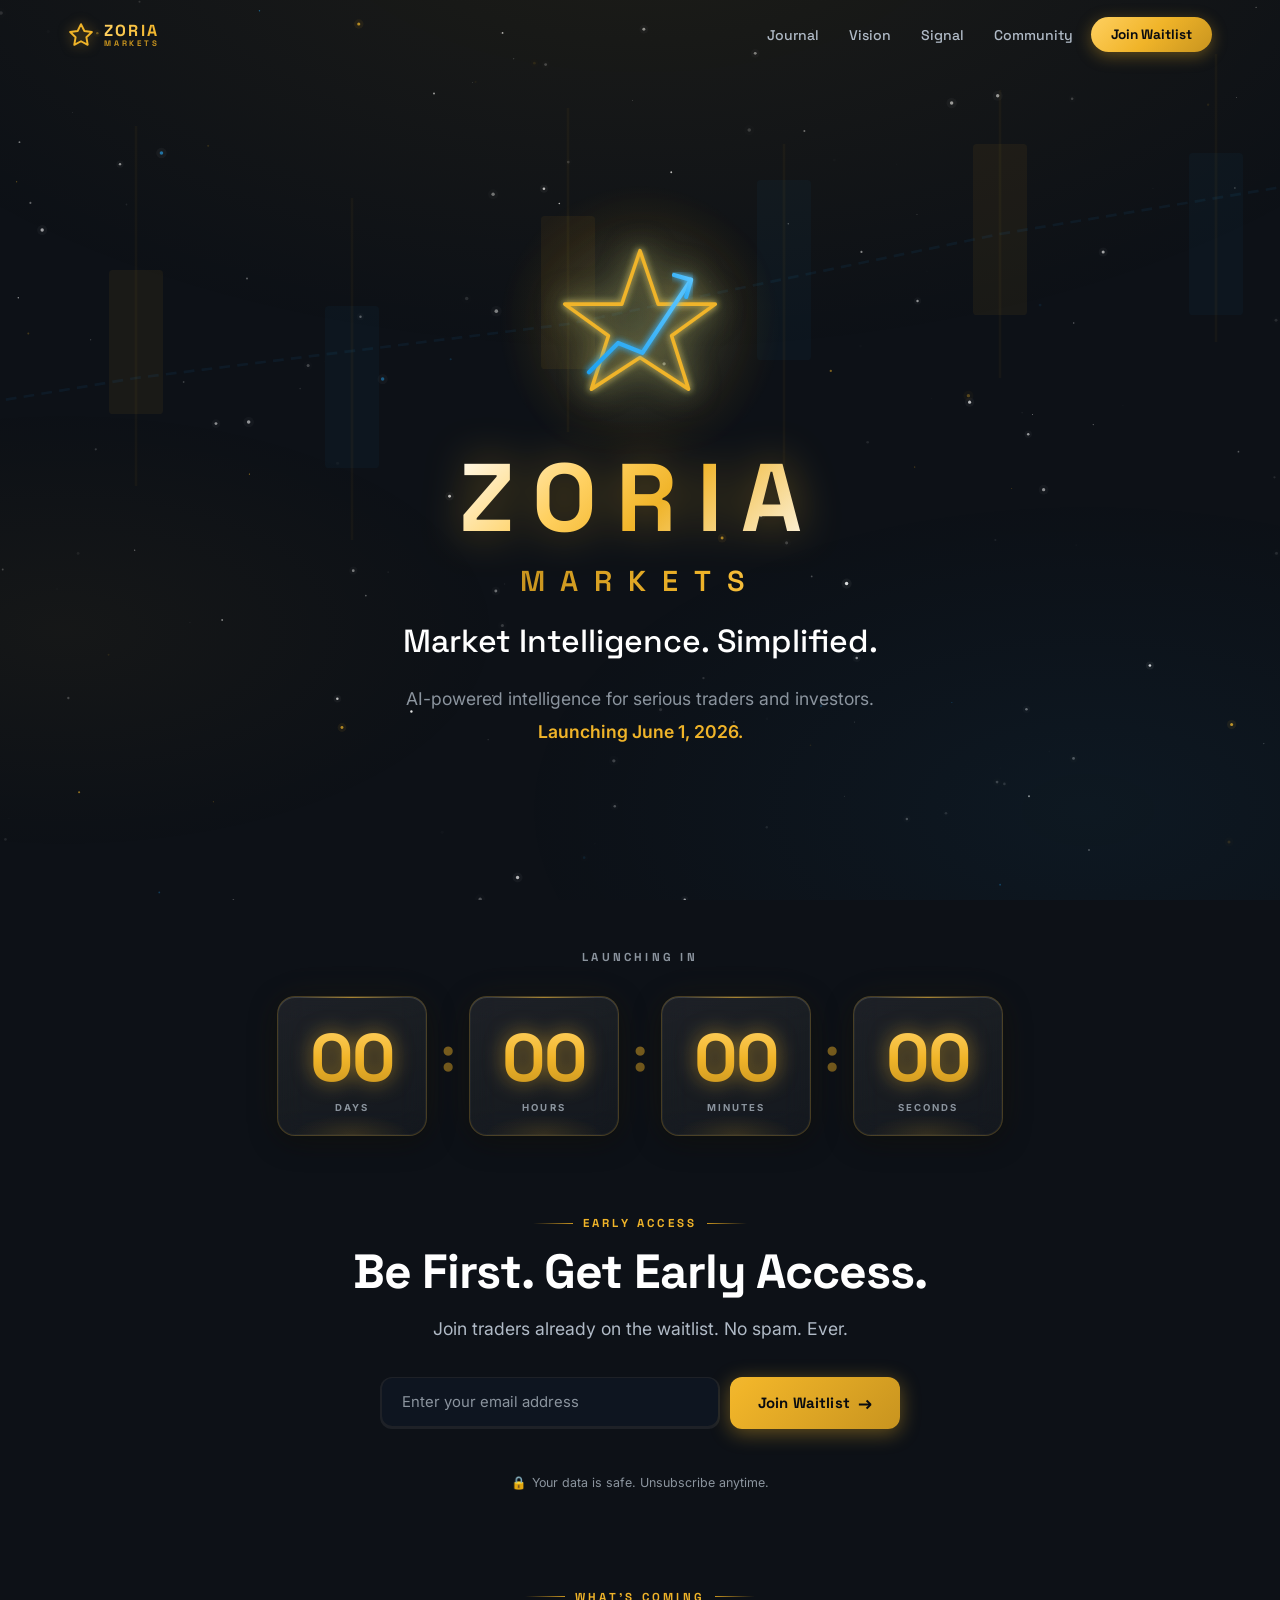
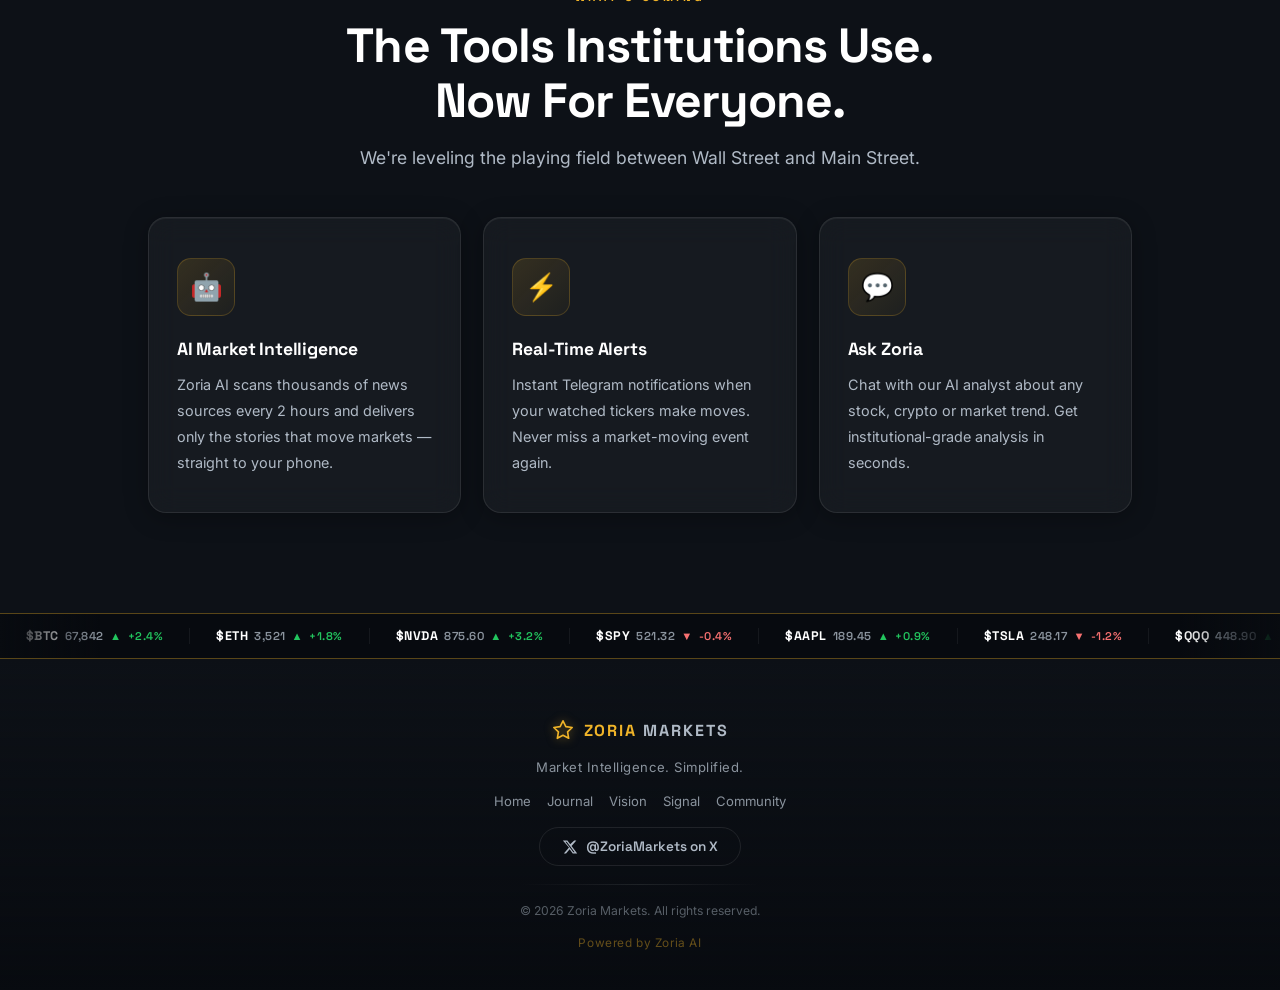
==== commit 2b3cc90f: "Fix: self-contained HTML files" ====
--- a/index.html
+++ b/index.html
@@ -1,252 +1,608 @@
 <!DOCTYPE html>
 <html lang="en">
 <head>
-  <meta charset="UTF-8" />
-  <meta name="viewport" content="width=device-width, initial-scale=1.0" />
-  <meta name="description" content="Zoria Markets — AI-powered market intelligence for serious traders and investors. Launching June 1, 2026." />
-  <meta name="theme-color" content="#0D1117" />
-  <meta property="og:title" content="Zoria Markets — Market Intelligence. Simplified." />
-  <meta property="og:description" content="AI-powered intelligence for serious traders and investors. Join the waitlist." />
-  <title>Zoria Markets — Market Intelligence. Simplified.</title>
-  <link rel="preconnect" href="https://fonts.googleapis.com" />
-  <link rel="preconnect" href="https://fonts.gstatic.com" crossorigin />
-  <link href="https://fonts.googleapis.com/css2?family=Inter:wght@300;400;500;600;700&family=Space+Grotesk:wght@400;500;600;700;800&display=swap" rel="stylesheet" />
-  <link rel="stylesheet" href="styles.css" />
+<meta charset="UTF-8"/>
+<meta name="viewport" content="width=device-width,initial-scale=1.0"/>
+<meta name="description" content="Zoria Markets — AI-powered market intelligence for serious traders and investors. Launching June 1, 2026."/>
+<meta name="theme-color" content="#0D1117"/>
+<title>Zoria Markets — Market Intelligence. Simplified.</title>
+<link rel="preconnect" href="https://fonts.googleapis.com"/>
+<link rel="preconnect" href="https://fonts.gstatic.com" crossorigin/>
+<link href="https://fonts.googleapis.com/css2?family=Inter:wght@300;400;500;600;700&family=Space+Grotesk:wght@400;500;600;700;800&display=swap" rel="stylesheet"/>
+<style>
+@property --angle{syntax:'<angle>';initial-value:0deg;inherits:false}
+:root{
+  --bg:#0D1117;--bg-deep:#080b10;--bg-card:rgba(255,255,255,0.04);
+  --gold:#F0B429;--gold-b:#FFD060;--gold-d:#C8941F;
+  --gold-g:rgba(240,180,41,0.35);--gold-gs:rgba(240,180,41,0.18);--gold-gx:rgba(240,180,41,0.08);
+  --blue:#1DA1F2;--blue-b:#60C8FF;
+  --green:#22C55E;--red:#F87171;
+  --white:#fff;--gray:#8B949E;--gray-l:#B0BAC6;
+  --border:rgba(255,255,255,0.09);--border-g:rgba(240,180,41,0.25);
+  --glass:blur(14px);--r:18px;--r-sm:12px;--r-xs:8px;
+  --t:.3s cubic-bezier(.4,0,.2,1);
+  --fh:'Space Grotesk',-apple-system,sans-serif;
+  --fb:'Inter',-apple-system,sans-serif;
+}
+*,*::before,*::after{box-sizing:border-box;margin:0;padding:0}
+html{scroll-behavior:smooth;-webkit-text-size-adjust:100%}
+body{font-family:var(--fb);background:var(--bg);color:var(--white);min-height:100vh;overflow-x:hidden;-webkit-font-smoothing:antialiased;padding-top:70px}
+a{color:inherit;text-decoration:none}
+button{font-family:inherit;cursor:pointer}
+#starfield{position:fixed;inset:0;z-index:0;pointer-events:none}
+body::before{content:'';position:fixed;inset:0;z-index:1;pointer-events:none;background:radial-gradient(ellipse 70% 50% at 50% -10%,rgba(240,180,41,.07) 0%,transparent 100%),radial-gradient(ellipse 45% 35% at 85% 90%,rgba(29,161,242,.05) 0%,transparent 100%),radial-gradient(ellipse 35% 25% at 5% 70%,rgba(240,180,41,.04) 0%,transparent 100%)}
+.page-wrap{position:relative;z-index:2}
+
+/* NAV */
+.nav{position:fixed;top:0;left:0;right:0;z-index:100;height:70px;transition:background var(--t),box-shadow var(--t),border-color var(--t);border-bottom:1px solid transparent}
+.nav.scrolled{background:rgba(8,11,16,.9);backdrop-filter:var(--glass);-webkit-backdrop-filter:var(--glass);border-bottom-color:var(--border);box-shadow:0 4px 30px rgba(0,0,0,.5)}
+.nav-inner{max-width:1200px;margin:0 auto;padding:0 28px;height:100%;display:flex;align-items:center;justify-content:space-between;gap:24px}
+.nav-logo{display:flex;align-items:center;gap:10px;flex-shrink:0}
+.nav-star{width:26px;height:26px;filter:drop-shadow(0 0 6px rgba(240,180,41,.5))}
+.nav-brand{font-family:var(--fh);font-weight:800;line-height:1;display:flex;flex-direction:column}
+.nav-z{font-size:1rem;letter-spacing:.14em;background:linear-gradient(90deg,var(--gold-b),var(--gold),var(--gold-b));background-size:200%;-webkit-background-clip:text;-webkit-text-fill-color:transparent;background-clip:text;animation:shimmer 4s linear infinite}
+.nav-m{font-size:.5rem;letter-spacing:.35em;color:var(--gold-d);-webkit-text-fill-color:var(--gold-d)}
+.nav-links{display:flex;align-items:center;gap:6px}
+.nav-link{font-family:var(--fh);font-size:.88rem;font-weight:500;color:var(--gray-l);padding:7px 12px;border-radius:var(--r-xs);transition:color var(--t),background var(--t);white-space:nowrap}
+.nav-link:hover{color:var(--white);background:rgba(255,255,255,.06)}
+.nav-link.active{color:var(--gold)}
+.nav-cta{font-family:var(--fh);font-size:.85rem;font-weight:700;color:var(--bg-deep);background:linear-gradient(135deg,var(--gold-b),var(--gold),var(--gold-d));padding:9px 20px;border-radius:50px;white-space:nowrap;transition:transform var(--t),box-shadow var(--t);box-shadow:0 4px 16px rgba(240,180,41,.35)}
+.nav-cta:hover{transform:translateY(-2px);box-shadow:0 8px 24px rgba(240,180,41,.5)}
+.hamburger{display:none;flex-direction:column;gap:5px;background:none;border:none;padding:6px}
+.hamburger span{display:block;width:22px;height:2px;background:var(--white);border-radius:2px;transition:transform var(--t),opacity var(--t);transform-origin:center}
+.hamburger.open span:nth-child(1){transform:translateY(7px) rotate(45deg)}
+.hamburger.open span:nth-child(2){opacity:0}
+.hamburger.open span:nth-child(3){transform:translateY(-7px) rotate(-45deg)}
+
+/* TICKER */
+.ticker-wrap{position:relative;z-index:2;background:rgba(8,11,16,.96);border-top:1px solid rgba(240,180,41,.35);border-bottom:1px solid rgba(240,180,41,.35);overflow:hidden;height:46px;display:flex;align-items:center}
+.ticker-wrap::before,.ticker-wrap::after{content:'';position:absolute;top:0;bottom:0;width:100px;z-index:3;pointer-events:none}
+.ticker-wrap::before{left:0;background:linear-gradient(to right,rgba(8,11,16,1),transparent)}
+.ticker-wrap::after{right:0;background:linear-gradient(to left,rgba(8,11,16,1),transparent)}
+.ticker-inner{display:flex;white-space:nowrap;animation:tickerScroll 45s linear infinite;will-change:transform}
+.ticker-inner:hover{animation-play-state:paused}
+@keyframes tickerScroll{from{transform:translateX(0)}to{transform:translateX(-50%)}}
+.ticker-item{display:inline-flex;align-items:center;gap:6px;padding:0 26px;font-family:var(--fh);font-size:.78rem;font-weight:600;letter-spacing:.04em;border-right:1px solid rgba(255,255,255,.06)}
+.t-sym{color:var(--white);font-weight:700}
+.t-px{color:var(--gray);font-size:.72rem}
+.t-arr,.t-chg{font-size:.7rem}
+.t-arr.up,.t-chg.up{color:var(--green)}
+.t-arr.dn,.t-chg.dn{color:var(--red)}
+
+/* FOOTER */
+.site-footer{position:relative;z-index:2;padding:60px 24px 40px;background:linear-gradient(to top,rgba(8,11,16,.99) 0%,transparent 100%)}
+.footer-inner{max-width:700px;margin:0 auto;display:flex;flex-direction:column;align-items:center;gap:18px;text-align:center}
+.footer-brand{display:flex;align-items:center;gap:10px}
+.footer-star{width:22px;height:22px;filter:drop-shadow(0 0 5px rgba(240,180,41,.5))}
+.footer-name{font-family:var(--fh);font-size:1rem;font-weight:800;letter-spacing:.12em}
+.footer-z{color:var(--gold)}
+.footer-mk{color:var(--gray-l)}
+.footer-tagline{font-size:.82rem;color:var(--gray);letter-spacing:.04em}
+.footer-nav{display:flex;flex-wrap:wrap;justify-content:center;gap:4px 16px}
+.footer-nav a{font-size:.82rem;color:var(--gray);transition:color var(--t)}
+.footer-nav a:hover{color:var(--white)}
+.footer-social{display:inline-flex;align-items:center;gap:8px;font-family:var(--fh);font-size:.85rem;font-weight:600;color:var(--gray-l);padding:10px 22px;border:1px solid var(--border);border-radius:50px;transition:all var(--t)}
+.footer-social svg{width:16px;height:16px;fill:currentColor}
+.footer-social:hover{color:var(--white);border-color:rgba(255,255,255,.2);background:rgba(255,255,255,.05)}
+.footer-divider{width:240px;height:1px;background:linear-gradient(to right,transparent,var(--border),transparent)}
+.footer-copy{font-size:.76rem;color:rgba(139,148,158,.6)}
+.footer-powered{font-size:.74rem;color:rgba(240,180,41,.4);letter-spacing:.05em}
+
+/* SHARED */
+.section-inner{max-width:1040px;margin:0 auto;padding:0 28px}
+.s-label{font-family:var(--fh);font-size:.72rem;font-weight:700;letter-spacing:.28em;text-transform:uppercase;color:var(--gold);margin-bottom:14px;display:flex;align-items:center;gap:10px}
+.s-label::before,.s-label::after{content:'';flex:1;max-width:40px;height:1px;background:linear-gradient(to right,transparent,var(--gold-d))}
+.s-label::after{background:linear-gradient(to left,transparent,var(--gold-d))}
+.s-title{font-family:var(--fh);font-size:clamp(1.9rem,4vw,3rem);font-weight:700;color:var(--white);letter-spacing:-.02em;margin-bottom:14px;line-height:1.15}
+.s-sub{font-size:clamp(.95rem,2vw,1.1rem);color:var(--gray-l);line-height:1.78;max-width:640px}
+.glass-card{background:var(--bg-card);border:1px solid var(--border);backdrop-filter:var(--glass);-webkit-backdrop-filter:var(--glass);border-radius:var(--r);transition:transform var(--t),box-shadow var(--t),border-color var(--t);box-shadow:0 1px 0 rgba(255,255,255,.05) inset,0 4px 24px rgba(0,0,0,.3)}
+.glass-card:hover{transform:translateY(-6px);border-color:var(--border-g);box-shadow:0 1px 0 rgba(255,255,255,.08) inset,0 20px 50px rgba(0,0,0,.45),0 0 40px var(--gold-gx)}
+.gold-card{border-color:var(--border-g)!important;box-shadow:0 0 0 1px rgba(240,180,41,.08),0 4px 30px rgba(0,0,0,.35),0 0 50px var(--gold-gx)!important}
+.icon-box{display:inline-flex;align-items:center;justify-content:center;width:58px;height:58px;border-radius:14px;background:linear-gradient(135deg,rgba(240,180,41,.14) 0%,rgba(240,180,41,.04) 100%);border:1px solid rgba(240,180,41,.2);font-size:1.65rem;margin-bottom:22px;transition:transform var(--t),box-shadow var(--t);flex-shrink:0}
+.glass-card:hover .icon-box,.tilt-card:hover .icon-box{transform:scale(1.1) rotate(-4deg);box-shadow:0 0 22px rgba(240,180,41,.25)}
+.btn-gold{display:inline-flex;align-items:center;gap:8px;padding:14px 28px;background:linear-gradient(135deg,var(--gold-b) 0%,var(--gold) 50%,var(--gold-d) 100%);background-size:200%;background-position:100% 0;border:none;border-radius:50px;color:var(--bg-deep);font-family:var(--fh);font-size:.95rem;font-weight:700;cursor:pointer;letter-spacing:.02em;white-space:nowrap;transition:background-position .4s,transform var(--t),box-shadow var(--t);box-shadow:0 4px 20px rgba(240,180,41,.4),0 1px 0 rgba(255,255,255,.25) inset;overflow:hidden;position:relative}
+.btn-gold::after{content:'';position:absolute;top:0;left:-100%;width:60%;height:100%;background:linear-gradient(90deg,transparent,rgba(255,255,255,.22),transparent);transform:skewX(-20deg);transition:left .5s}
+.btn-gold:hover{background-position:0% 0;transform:translateY(-2px);box-shadow:0 8px 32px rgba(240,180,41,.55),0 1px 0 rgba(255,255,255,.25) inset}
+.btn-gold:hover::after{left:160%}
+.email-row{display:flex;gap:10px;max-width:520px}
+.input-wrap{position:relative;flex:1;border-radius:var(--r-sm);padding:1.5px;background:rgba(255,255,255,.07)}
+.input-wrap::before{content:'';position:absolute;inset:0;border-radius:inherit;background:conic-gradient(from var(--angle),var(--gold-d),var(--gold-b),var(--blue),var(--gold-d));opacity:0;transition:opacity .4s;animation:borderSpin 3s linear infinite}
+.input-wrap.input-focused::before{opacity:1}
+@keyframes borderSpin{to{--angle:360deg}}
+.email-input{position:relative;z-index:1;display:block;width:100%;padding:15px 20px;background:#0e1520;border:none;border-radius:calc(var(--r-sm) - 1.5px);color:var(--white);font-family:var(--fb);font-size:.93rem;outline:none;-webkit-appearance:none}
+.email-input::placeholder{color:var(--gray)}
+.email-input.shake{animation:shake .4s ease}
+@keyframes shake{0%,100%{transform:translateX(0)}20%{transform:translateX(-7px)}40%{transform:translateX(7px)}60%{transform:translateX(-4px)}80%{transform:translateX(4px)}}
+.form-error{font-size:.82rem;color:#F87171;margin-top:8px;min-height:18px}
+.success-msg{display:flex;align-items:center;justify-content:center;gap:12px;padding:18px 28px;background:rgba(240,180,41,.1);border:1px solid rgba(240,180,41,.3);border-radius:var(--r-sm);font-family:var(--fh);font-weight:600;color:var(--gold);animation:popIn .45s cubic-bezier(.22,1,.36,1)}
+@keyframes popIn{from{opacity:0;transform:scale(.93) translateY(8px)}to{opacity:1;transform:scale(1) translateY(0)}}
+.badge{display:inline-flex;align-items:center;gap:5px;padding:4px 12px;border-radius:50px;font-family:var(--fh);font-size:.7rem;font-weight:700;letter-spacing:.06em;text-transform:uppercase}
+.badge-gold{background:rgba(240,180,41,.15);color:var(--gold);border:1px solid rgba(240,180,41,.3)}
+.badge-blue{background:rgba(29,161,242,.12);color:var(--blue);border:1px solid rgba(29,161,242,.25)}
+.badge-green{background:rgba(34,197,94,.12);color:var(--green);border:1px solid rgba(34,197,94,.25)}
+.badge-gray{background:rgba(255,255,255,.06);color:var(--gray);border:1px solid var(--border)}
+.badge-live{background:rgba(34,197,94,.12);color:var(--green);border:1px solid rgba(34,197,94,.25)}
+.badge-live::before{content:'';width:6px;height:6px;border-radius:50%;background:var(--green);animation:livePulse 1.4s ease infinite}
+@keyframes livePulse{0%,100%{opacity:1;transform:scale(1)}50%{opacity:.4;transform:scale(.7)}}
+.fade-up{opacity:0;transform:translateY(36px);transition:opacity .75s cubic-bezier(.22,1,.36,1),transform .75s cubic-bezier(.22,1,.36,1);transition-delay:var(--delay,0s)}
+.fade-up.visible{opacity:1;transform:translateY(0)}
+.trust-note{font-size:.78rem;color:var(--gray);display:flex;align-items:center;justify-content:center;gap:5px;margin-top:14px}
+@keyframes shimmer{0%{background-position:200% center}100%{background-position:-200% center}}
+@keyframes floatY{0%,100%{transform:translateY(0)}50%{transform:translateY(-10px)}}
+@keyframes glow{0%,100%{opacity:.55;transform:scale(.95)}50%{opacity:1;transform:scale(1.18)}}
+
+/* HERO */
+.chart-bg{position:fixed;inset:0;z-index:1;pointer-events:none;overflow:hidden}
+.chart-svg{width:100%;height:100%;min-height:400px}
+.hero{min-height:calc(100vh - 70px);display:flex;align-items:center;justify-content:center;padding:60px 24px 40px;text-align:center}
+.hero-inner{display:flex;flex-direction:column;align-items:center;gap:22px;max-width:720px}
+.logo-wrap{position:relative;display:flex;align-items:center;justify-content:center;margin-bottom:4px}
+.logo-halo{position:absolute;width:280px;height:280px;border-radius:50%;background:radial-gradient(ellipse at center,rgba(240,180,41,.2) 0%,rgba(240,180,41,.06) 50%,transparent 72%);animation:glow 3.5s ease-in-out infinite;z-index:0}
+.logo-halo::after{content:'';position:absolute;inset:30px;border-radius:50%;background:radial-gradient(ellipse at center,rgba(29,161,242,.1) 0%,transparent 70%);animation:glow 3.5s ease-in-out infinite reverse}
+.logo-svg{position:relative;z-index:1;width:clamp(120px,22vw,170px);height:clamp(120px,22vw,170px);animation:floatY 7s ease-in-out infinite;filter:drop-shadow(0 0 14px rgba(240,180,41,.5)) drop-shadow(0 0 36px rgba(240,180,41,.22)) drop-shadow(0 0 3px rgba(29,161,242,.4))}
+.brand-name{display:flex;flex-direction:column;align-items:center;gap:4px}
+.brand-zoria{font-family:var(--fh);font-size:clamp(3rem,10vw,6rem);font-weight:800;letter-spacing:.2em;background:linear-gradient(135deg,var(--white) 0%,var(--gold-b) 35%,var(--gold) 55%,var(--white) 100%);-webkit-background-clip:text;-webkit-text-fill-color:transparent;background-clip:text;filter:drop-shadow(0 0 22px rgba(240,180,41,.4))}
+.brand-markets{font-family:var(--fh);font-size:clamp(1rem,3.2vw,1.8rem);font-weight:600;letter-spacing:.55em;background:linear-gradient(90deg,var(--gold-d) 0%,var(--gold) 40%,var(--gold-b) 60%,var(--gold-d) 100%);background-size:200% auto;-webkit-background-clip:text;-webkit-text-fill-color:transparent;background-clip:text;animation:shimmer 4s linear infinite}
+.tagline{font-family:var(--fh);font-size:clamp(1.2rem,3.5vw,2rem);font-weight:500;color:var(--white)}
+.hero-sub{font-size:clamp(.95rem,2vw,1.1rem);color:var(--gray);line-height:1.85}
+.hero-launch{color:var(--gold);font-weight:600}
+
+/* COUNTDOWN */
+.countdown-section{padding:50px 24px 70px;text-align:center}
+.cd-eyebrow{font-family:var(--fh);font-size:.72rem;font-weight:700;letter-spacing:.28em;text-transform:uppercase;color:var(--gray);margin-bottom:32px}
+.cd-grid{display:flex;align-items:center;justify-content:center;gap:14px;flex-wrap:wrap}
+.cd-box{position:relative;display:flex;flex-direction:column;align-items:center;justify-content:center;background:linear-gradient(160deg,rgba(255,255,255,.07) 0%,rgba(255,255,255,.03) 100%);border:1px solid rgba(240,180,41,.22);backdrop-filter:var(--glass);-webkit-backdrop-filter:var(--glass);border-radius:var(--r);padding:28px 32px 22px;min-width:clamp(84px,18vw,124px);box-shadow:0 0 0 1px rgba(255,255,255,.04) inset,0 1px 0 rgba(255,255,255,.1) inset,0 6px 28px rgba(0,0,0,.4),0 0 40px rgba(240,180,41,.06);overflow:hidden;transition:box-shadow var(--t),transform var(--t),border-color var(--t)}
+.cd-box::before{content:'';position:absolute;top:0;left:15%;right:15%;height:1px;background:linear-gradient(90deg,transparent,rgba(240,180,41,.6),transparent)}
+.cd-box::after{content:'';position:absolute;bottom:-20px;left:50%;transform:translateX(-50%);width:80%;height:40px;border-radius:50%;background:radial-gradient(ellipse,rgba(240,180,41,.14) 0%,transparent 70%)}
+.cd-box:hover{transform:translateY(-5px) scale(1.02);border-color:rgba(240,180,41,.45);box-shadow:0 0 0 1px rgba(255,255,255,.06) inset,0 12px 44px rgba(0,0,0,.5),0 0 60px rgba(240,180,41,.18)}
+.cd-num{font-family:var(--fh);font-size:clamp(2.4rem,6.5vw,4.2rem);font-weight:800;line-height:1;letter-spacing:-.03em;background:linear-gradient(180deg,var(--gold-b) 0%,var(--gold) 50%,var(--gold-d) 100%);-webkit-background-clip:text;-webkit-text-fill-color:transparent;background-clip:text;filter:drop-shadow(0 0 10px rgba(240,180,41,.6))}
+.cd-num.flip{animation:numFlip .18s ease}
+@keyframes numFlip{40%{transform:scaleY(.7);opacity:.6}}
+.cd-unit{font-size:.6rem;font-weight:700;letter-spacing:.22em;color:var(--gray);margin-top:10px;text-transform:uppercase}
+.cd-sep{font-family:var(--fh);font-size:clamp(1.8rem,4.5vw,3rem);font-weight:800;padding-bottom:24px;background:linear-gradient(180deg,var(--gold),var(--gold-d));-webkit-background-clip:text;-webkit-text-fill-color:transparent;background-clip:text;opacity:.5;animation:sepBlink 1s step-end infinite}
+@keyframes sepBlink{50%{opacity:.1}}
+
+/* WAITLIST */
+.waitlist-section{padding:10px 24px 80px;text-align:center}
+.waitlist-inner{max-width:580px;margin:0 auto}
+.waitlist-form{margin:14px 0 20px}
+.join-btn{position:relative;display:flex;align-items:center;gap:8px;padding:0 28px;height:52px;background:linear-gradient(135deg,var(--gold-b) 0%,var(--gold) 50%,var(--gold-d) 100%);background-size:200%;background-position:100% 0;border:none;border-radius:var(--r-sm);color:var(--bg-deep);font-family:var(--fh);font-size:.93rem;font-weight:700;cursor:pointer;white-space:nowrap;letter-spacing:.01em;transition:background-position .4s,transform var(--t),box-shadow var(--t);box-shadow:0 4px 20px rgba(240,180,41,.4);overflow:hidden}
+.join-btn::after{content:'';position:absolute;top:0;left:-100%;width:60%;height:100%;background:linear-gradient(90deg,transparent,rgba(255,255,255,.22),transparent);transform:skewX(-20deg);transition:left .5s}
+.join-btn:hover{background-position:0% 0;transform:translateY(-2px);box-shadow:0 8px 32px rgba(240,180,41,.55)}
+.join-btn:hover::after{left:160%}
+.join-btn:disabled{opacity:.6;cursor:not-allowed;transform:none}
+.btn-arrow{font-size:1.1rem;transition:transform var(--t)}
+.join-btn:hover .btn-arrow{transform:translateX(3px)}
+
+/* FEATURES */
+.features-section{padding:20px 24px 100px}
+.features-grid{display:grid;grid-template-columns:repeat(3,1fr);gap:22px;max-width:1040px;margin:0 auto}
+.feature-card{position:relative;padding:40px 28px 36px;text-align:left;overflow:hidden}
+.feature-card::before{content:'';position:absolute;inset:0;border-radius:var(--r);background:linear-gradient(135deg,rgba(240,180,41,.06) 0%,transparent 55%);opacity:0;transition:opacity var(--t);pointer-events:none}
+.feature-card:hover::before{opacity:1}
+.card-title{font-family:var(--fh);font-size:1.1rem;font-weight:700;color:var(--white);margin-bottom:12px;letter-spacing:-.01em}
+.card-text{font-size:.9rem;color:var(--gray-l);line-height:1.8}
+
+/* JOURNAL */
+.journal-hero{padding:80px 28px 60px;text-align:center}
+.featured-post{padding:40px 44px;margin-bottom:40px;text-align:left;display:grid;grid-template-columns:1fr auto;gap:24px;align-items:start}
+.post-meta{display:flex;align-items:center;gap:12px;margin-bottom:16px;flex-wrap:wrap}
+.post-date,.post-read{font-size:.78rem;color:var(--gray)}
+.featured-post .post-title{font-family:var(--fh);font-size:clamp(1.4rem,3vw,2rem);font-weight:700;color:var(--white);line-height:1.3;margin-bottom:16px;letter-spacing:-.02em}
+.featured-post .post-preview{font-size:.95rem;color:var(--gray-l);line-height:1.78;margin-bottom:24px;max-width:600px}
+.articles-grid{display:grid;grid-template-columns:repeat(3,1fr);gap:22px;margin-bottom:80px}
+.article-card{padding:32px 26px;text-align:left}
+.article-card .post-title{font-family:var(--fh);font-size:1.05rem;font-weight:700;color:var(--white);line-height:1.4;margin-bottom:12px;letter-spacing:-.01em}
+.article-card .post-preview{font-size:.87rem;color:var(--gray-l);line-height:1.75;margin-bottom:18px}
+.article-card .post-meta{margin-bottom:0}
+.read-link{display:inline-flex;align-items:center;gap:6px;font-family:var(--fh);font-size:.84rem;font-weight:600;color:var(--gold);transition:gap var(--t)}
+.read-link:hover{gap:10px}
+.journal-subscribe{padding:70px 28px 90px;text-align:center}
+.subscribe-box{max-width:580px;margin:0 auto;padding:50px 44px}
+
+/* VISION */
+.vision-hero{padding:80px 28px 70px;text-align:center}
+.problem-section{padding:70px 28px;background:linear-gradient(180deg,transparent,rgba(240,180,41,.03) 50%,transparent)}
+.problem-heading{font-family:var(--fh);font-size:clamp(2.5rem,6vw,4.5rem);font-weight:800;letter-spacing:-.03em;background:linear-gradient(135deg,var(--gold-b),var(--gold));-webkit-background-clip:text;-webkit-text-fill-color:transparent;background-clip:text;margin-bottom:28px;line-height:1}
+.problem-text{font-size:clamp(1rem,2.2vw,1.2rem);color:var(--gray-l);line-height:1.9;max-width:640px}
+.problem-text strong{color:var(--white);font-weight:600}
+.solution-section{padding:70px 28px;text-align:center}
+.vision-cards{display:grid;grid-template-columns:repeat(3,1fr);gap:22px;max-width:1000px;margin:0 auto}
+.vision-card{padding:40px 28px;text-align:left}
+.roadmap-section{padding:80px 28px 100px}
+.roadmap{position:relative;max-width:900px;margin:50px auto 0}
+.roadmap::before{content:'';position:absolute;left:50%;top:0;bottom:0;width:2px;background:linear-gradient(to bottom,transparent,var(--border-g) 15%,var(--border-g) 85%,transparent);transform:translateX(-50%)}
+.rm-item{position:relative;display:grid;grid-template-columns:1fr 60px 1fr;gap:0 20px;margin-bottom:50px;align-items:start}
+.rm-item:nth-child(odd) .rm-card{grid-column:1;grid-row:1;justify-self:end;text-align:right}
+.rm-item:nth-child(odd) .rm-dot{grid-column:2;grid-row:1}
+.rm-item:nth-child(odd) .rm-spacer{grid-column:3;grid-row:1}
+.rm-item:nth-child(even) .rm-spacer{grid-column:1;grid-row:1}
+.rm-item:nth-child(even) .rm-dot{grid-column:2;grid-row:1}
+.rm-item:nth-child(even) .rm-card{grid-column:3;grid-row:1}
+.rm-dot{display:flex;align-items:flex-start;justify-content:center;padding-top:18px}
+.rm-dot-inner{width:16px;height:16px;border-radius:50%;background:var(--gold);border:2px solid var(--bg);box-shadow:0 0 0 3px rgba(240,180,41,.3),0 0 16px rgba(240,180,41,.4);position:relative;z-index:1}
+.rm-item.dim .rm-dot-inner{background:var(--gray);box-shadow:0 0 0 3px rgba(139,148,158,.2)}
+.rm-card{padding:24px 28px;max-width:380px}
+.rm-eyebrow{font-family:var(--fh);font-size:.72rem;font-weight:700;letter-spacing:.14em;color:var(--gold);margin-bottom:8px;display:flex;align-items:center;gap:8px}
+.rm-item.dim .rm-eyebrow{color:var(--gray)}
+.rm-item:nth-child(odd) .rm-eyebrow{justify-content:flex-end}
+.rm-title{font-family:var(--fh);font-size:1rem;font-weight:700;color:var(--white);margin-bottom:10px;line-height:1.3}
+.rm-desc{font-size:.88rem;color:var(--gray-l);line-height:1.75}
+.rm-badge{display:inline-flex;margin-top:12px}
+.join-movement{padding:80px 28px;text-align:center;background:linear-gradient(180deg,transparent,rgba(240,180,41,.03) 50%,transparent)}
+.movement-box{max-width:600px;margin:0 auto;padding:60px 48px}
+
+/* SIGNAL */
+.signal-hero{padding:80px 28px 60px;text-align:center}
+.hero-icon{font-size:3.5rem;margin-bottom:16px;display:block;filter:drop-shadow(0 0 20px rgba(240,180,41,.5));animation:floatY 5s ease-in-out infinite}
+.terminal-section{padding:20px 28px 70px}
+.terminal-wrap{position:relative;max-width:680px;margin:0 auto}
+.terminal{background:#050810;border:1px solid rgba(240,180,41,.3);border-radius:var(--r);overflow:hidden;font-family:'JetBrains Mono','Courier New',monospace;font-size:.84rem;box-shadow:0 0 60px rgba(240,180,41,.1),0 20px 60px rgba(0,0,0,.6)}
+.term-header{display:flex;align-items:center;justify-content:space-between;padding:14px 20px;background:rgba(240,180,41,.07);border-bottom:1px solid rgba(240,180,41,.2)}
+.term-title{font-weight:700;color:var(--gold);letter-spacing:.06em;font-size:.82rem}
+.term-live{display:flex;align-items:center;gap:6px;font-size:.72rem;color:var(--green);font-weight:600}
+.term-live-dot{width:7px;height:7px;border-radius:50%;background:var(--green);animation:livePulse 1.4s ease infinite}
+.term-updated{font-size:.72rem;color:var(--gray);padding:8px 20px;border-bottom:1px solid rgba(255,255,255,.05)}
+.term-section{padding:16px 20px 14px;border-bottom:1px solid rgba(255,255,255,.05)}
+.term-section:last-child{border-bottom:none}
+.term-section-title{font-size:.7rem;font-weight:700;letter-spacing:.14em;color:var(--gray);margin-bottom:12px;padding-bottom:8px;border-bottom:1px solid rgba(255,255,255,.05)}
+.term-row{display:flex;align-items:center;gap:10px;padding:5px 0;font-size:.82rem}
+.term-ticker{color:var(--white);font-weight:700;min-width:56px}
+.term-change{min-width:70px;font-weight:600}
+.term-change.up{color:var(--green)}
+.term-change.dn{color:var(--red)}
+.term-sentiment{font-size:.75rem;padding:2px 10px;border-radius:50px;font-weight:600}
+.term-sentiment.bull{background:rgba(34,197,94,.12);color:var(--green)}
+.term-sentiment.bear{background:rgba(248,113,113,.12);color:var(--red)}
+.term-options-row{padding:7px 0;border-bottom:1px solid rgba(255,255,255,.03)}
+.term-options-row:last-child{border-bottom:none}
+.term-opt-name{color:var(--gold);font-weight:700;margin-bottom:3px}
+.term-opt-detail{color:var(--gray);font-size:.78rem}
+.term-sentiment-row{display:flex;align-items:center;gap:12px;padding:5px 0}
+.term-s-label{color:var(--gray-l);min-width:70px;font-size:.8rem}
+.term-bar-wrap{flex:1;height:8px;background:rgba(255,255,255,.07);border-radius:4px;overflow:hidden}
+.term-bar-fill{height:100%;border-radius:4px;background:linear-gradient(to right,var(--green),rgba(34,197,94,.5))}
+.term-s-pct{color:var(--green);font-weight:700;min-width:40px;font-size:.8rem}
+.terminal-overlay{position:absolute;inset:0;border-radius:var(--r);backdrop-filter:blur(6px);-webkit-backdrop-filter:blur(6px);background:rgba(8,11,16,.6);display:flex;flex-direction:column;align-items:center;justify-content:center;gap:16px;text-align:center;padding:40px}
+.overlay-lock{font-size:2.8rem;margin-bottom:4px}
+.overlay-title{font-family:var(--fh);font-size:1.4rem;font-weight:700;color:var(--white)}
+.overlay-sub{font-size:.9rem;color:var(--gray-l)}
+.signal-features{padding:60px 28px 70px}
+.signal-grid{display:grid;grid-template-columns:repeat(3,1fr);gap:22px;max-width:1000px;margin:0 auto}
+.signal-waitlist{padding:20px 28px 100px;text-align:center}
+.signal-waitlist-box{max-width:560px;margin:0 auto;padding:50px 44px}
+
+/* COMMUNITY */
+.community-hero{padding:80px 28px 60px;text-align:center}
+.star-float{font-size:4rem;display:block;margin-bottom:16px;animation:floatY 5s ease-in-out infinite;filter:drop-shadow(0 0 24px rgba(240,180,41,.6))}
+.launch-badge{display:inline-flex;align-items:center;gap:8px;padding:8px 20px;background:rgba(240,180,41,.08);border:1px solid rgba(240,180,41,.2);border-radius:50px;font-family:var(--fh);font-size:.82rem;font-weight:600;color:var(--gold-d);margin-top:10px}
+.counter-section{padding:30px 28px 60px;text-align:center}
+.counter-box{display:inline-flex;flex-direction:column;align-items:center;gap:12px;padding:36px 56px}
+.counter-number{font-family:var(--fh);font-size:clamp(3.5rem,9vw,6rem);font-weight:800;letter-spacing:-.03em;background:linear-gradient(135deg,var(--gold-b),var(--gold));-webkit-background-clip:text;-webkit-text-fill-color:transparent;background-clip:text;filter:drop-shadow(0 0 16px rgba(240,180,41,.5));line-height:1}
+.counter-label{font-size:.9rem;color:var(--gray-l);max-width:240px;text-align:center;line-height:1.5}
+.community-features{padding:20px 28px 70px}
+.community-grid{display:grid;grid-template-columns:repeat(3,1fr);gap:22px;max-width:1000px;margin:0 auto}
+.community-card{padding:40px 28px;text-align:left}
+.benefits-section{padding:60px 28px 70px;text-align:center}
+.benefits-grid{display:grid;grid-template-columns:repeat(4,1fr);gap:18px;max-width:960px;margin:40px auto 0}
+.benefit-card{padding:28px 20px;text-align:center;display:flex;flex-direction:column;align-items:center;gap:12px}
+.benefit-icon{font-size:2rem}
+.benefit-text{font-family:var(--fh);font-size:.92rem;font-weight:600;color:var(--white);line-height:1.4}
+.founding-cta{padding:60px 28px 100px;text-align:center}
+.founding-box{max-width:640px;margin:0 auto;padding:60px 48px}
+.progress-wrap{margin:28px 0;text-align:left}
+.progress-label{display:flex;justify-content:space-between;font-size:.8rem;color:var(--gray);margin-bottom:10px}
+.progress-track{height:8px;background:rgba(255,255,255,.07);border-radius:4px;overflow:hidden}
+.progress-fill{height:100%;width:0;border-radius:4px;background:linear-gradient(to right,var(--gold-d),var(--gold-b));box-shadow:0 0 12px rgba(240,180,41,.4);transition:width 1.6s cubic-bezier(.22,1,.36,1)}
+.progress-note{font-size:.78rem;color:var(--gray);margin-top:8px}
+
+/* RESPONSIVE */
+@media(max-width:768px){
+  .hamburger{display:flex}
+  .nav-links{display:none;position:absolute;top:70px;left:0;right:0;background:rgba(8,11,16,.97);backdrop-filter:var(--glass);-webkit-backdrop-filter:var(--glass);border-bottom:1px solid var(--border);flex-direction:column;padding:16px 24px 24px;gap:4px}
+  .nav-links.open{display:flex}
+  .nav-link{padding:12px 14px;font-size:.95rem}
+  .nav-cta{text-align:center;margin-top:8px;padding:13px;border-radius:var(--r-sm)}
+  .features-grid,.articles-grid,.vision-cards,.signal-grid,.community-grid{grid-template-columns:1fr;max-width:500px;margin-left:auto;margin-right:auto}
+  .benefits-grid{grid-template-columns:repeat(2,1fr)}
+  .featured-post{grid-template-columns:1fr;padding:28px 24px}
+  .cd-box{padding:20px 22px 16px;min-width:74px}
+  .cd-sep{font-size:2rem}
+  .cd-grid{gap:10px}
+  .roadmap::before{left:24px}
+  .rm-item{grid-template-columns:50px 1fr;gap:0 16px}
+  .rm-item:nth-child(odd) .rm-card,.rm-item:nth-child(even) .rm-card{grid-column:2;grid-row:1;justify-self:start;text-align:left;max-width:100%}
+  .rm-item:nth-child(odd) .rm-dot,.rm-item:nth-child(even) .rm-dot{grid-column:1;grid-row:1}
+  .rm-item .rm-spacer{display:none}
+  .rm-item:nth-child(odd) .rm-eyebrow{justify-content:flex-start}
+  .movement-box,.subscribe-box,.signal-waitlist-box,.founding-box{padding:36px 28px}
+  .email-row{flex-direction:column}
+  .email-row .btn-gold,.join-btn{width:100%;justify-content:center;border-radius:var(--r-sm);height:52px}
+}
+@media(max-width:480px){
+  body{padding-top:64px}
+  .nav{height:64px}
+  .nav-links{top:64px}
+  .brand-zoria{letter-spacing:.12em}
+  .brand-markets{letter-spacing:.38em}
+  .cd-box{padding:14px 16px 12px;min-width:64px;border-radius:13px}
+  .cd-sep{font-size:1.5rem;padding-bottom:14px}
+  .cd-grid{gap:7px}
+  .benefits-grid{grid-template-columns:1fr 1fr}
+  .founding-box{padding:32px 22px}
+}
+@media(prefers-reduced-motion:reduce){
+  *,*::before,*::after{animation-duration:.01ms!important;animation-iteration-count:1!important;transition-duration:.01ms!important}
+  .ticker-inner,.logo-svg,.logo-halo,.brand-markets{animation:none}
+}
+</style>
 </head>
 <body data-page="home">
 
-  <!-- Starfield -->
-  <canvas id="starfield"></canvas>
-
-  <!-- Faint candlestick chart background -->
-  <div class="chart-bg" aria-hidden="true">
-    <svg class="chart-svg" viewBox="0 0 1200 500" preserveAspectRatio="xMidYMid slice" xmlns="http://www.w3.org/2000/svg">
-      <g opacity="0.04" stroke="#F0B429" fill="none" stroke-width="1.5">
-        <line x1="80"  y1="90"  x2="80"  y2="310"/><line x1="160" y1="130" x2="160" y2="330"/>
-        <line x1="240" y1="70"  x2="240" y2="270"/><line x1="320" y1="110" x2="320" y2="300"/>
-        <line x1="400" y1="150" x2="400" y2="320"/><line x1="480" y1="100" x2="480" y2="280"/>
-        <line x1="560" y1="60"  x2="560" y2="240"/><line x1="640" y1="80"  x2="640" y2="260"/>
-        <line x1="720" y1="50"  x2="720" y2="210"/><line x1="800" y1="30"  x2="800" y2="190"/>
-        <line x1="880" y1="45"  x2="880" y2="205"/><line x1="960" y1="20"  x2="960" y2="180"/>
-        <line x1="1040" y1="40" x2="1040" y2="190"/><line x1="1120" y1="15" x2="1120" y2="160"/>
-      </g>
-      <g opacity="0.055" fill="#F0B429">
-        <rect x="65" y="180" width="30" height="90" rx="2"/>
-        <rect x="225" y="150" width="30" height="80" rx="2"/>
-        <rect x="385" y="210" width="30" height="75" rx="2"/>
-        <rect x="545" y="120" width="30" height="85" rx="2"/>
-        <rect x="705" y="80"  width="30" height="95" rx="2"/>
-        <rect x="865" y="70"  width="30" height="85" rx="2"/>
-        <rect x="1025" y="80" width="30" height="90" rx="2"/>
-        <rect x="1105" y="35" width="30" height="85" rx="2"/>
-      </g>
-      <g opacity="0.035" fill="#1DA1F2">
-        <rect x="145" y="160" width="30" height="110" rx="2"/>
-        <rect x="305" y="170" width="30" height="90"  rx="2"/>
-        <rect x="465" y="140" width="30" height="95"  rx="2"/>
-        <rect x="625" y="100" width="30" height="100" rx="2"/>
-        <rect x="945" y="85"  width="30" height="90"  rx="2"/>
-      </g>
-      <polyline points="80,250 240,210 480,180 720,130 960,100 1120,55"
-        stroke="#1DA1F2" stroke-width="1.5" fill="none" opacity="0.07" stroke-dasharray="6,4"/>
-    </svg>
+<canvas id="starfield"></canvas>
+<div class="chart-bg" aria-hidden="true">
+  <svg class="chart-svg" viewBox="0 0 1200 500" preserveAspectRatio="xMidYMid slice" xmlns="http://www.w3.org/2000/svg">
+    <g opacity="0.04" stroke="#F0B429" fill="none" stroke-width="1.5">
+      <line x1="80" y1="90" x2="80" y2="310"/><line x1="200" y1="130" x2="200" y2="330"/><line x1="320" y1="70" x2="320" y2="270"/>
+      <line x1="440" y1="110" x2="440" y2="300"/><line x1="560" y1="60" x2="560" y2="240"/><line x1="680" y1="80" x2="680" y2="260"/>
+      <line x1="800" y1="50" x2="800" y2="210"/><line x1="920" y1="30" x2="920" y2="190"/><line x1="1040" y1="40" x2="1040" y2="190"/><line x1="1140" y1="15" x2="1140" y2="160"/>
+    </g>
+    <g opacity="0.055" fill="#F0B429">
+      <rect x="65" y="180" width="30" height="90" rx="2"/><rect x="305" y="150" width="30" height="80" rx="2"/>
+      <rect x="545" y="120" width="30" height="85" rx="2"/><rect x="785" y="80" width="30" height="95" rx="2"/>
+      <rect x="1025" y="80" width="30" height="90" rx="2"/>
+    </g>
+    <g opacity="0.035" fill="#1DA1F2">
+      <rect x="185" y="160" width="30" height="110" rx="2"/><rect x="425" y="170" width="30" height="90" rx="2"/>
+      <rect x="665" y="100" width="30" height="100" rx="2"/><rect x="905" y="85" width="30" height="90" rx="2"/>
+    </g>
+    <polyline points="80,250 320,210 560,180 800,130 1040,90 1140,55" stroke="#1DA1F2" stroke-width="1.5" fill="none" opacity="0.07" stroke-dasharray="6,4"/>
+  </svg>
+</div>
+
+<nav class="nav" id="nav">
+  <div class="nav-inner">
+    <a href="index.html" class="nav-logo" aria-label="Zoria Markets home">
+      <svg class="nav-star" viewBox="0 0 24 24" xmlns="http://www.w3.org/2000/svg" aria-hidden="true"><polygon points="12,2 15.09,8.26 22,9.27 17,14.14 18.18,21.02 12,17.77 5.82,21.02 7,14.14 2,9.27 8.91,8.26" fill="none" stroke="#F0B429" stroke-width="1.8" stroke-linejoin="round"/></svg>
+      <span class="nav-brand"><span class="nav-z">ZORIA</span><span class="nav-m">MARKETS</span></span>
+    </a>
+    <div class="nav-links" id="nav-links">
+      <a href="journal.html" class="nav-link" data-nav="journal">Journal</a>
+      <a href="vision.html" class="nav-link" data-nav="vision">Vision</a>
+      <a href="signal.html" class="nav-link" data-nav="signal">Signal</a>
+      <a href="community.html" class="nav-link" data-nav="community">Community</a>
+      <a href="#waitlist" class="nav-cta">Join Waitlist</a>
+    </div>
+    <button class="hamburger" id="hamburger" aria-label="Toggle menu" aria-expanded="false"><span></span><span></span><span></span></button>
   </div>
-
-  <!-- NAVIGATION -->
-  <nav class="nav" id="nav">
-    <div class="nav-inner">
-      <a href="index.html" class="nav-logo" aria-label="Zoria Markets home">
-        <svg class="nav-star" viewBox="0 0 24 24" xmlns="http://www.w3.org/2000/svg" aria-hidden="true">
-          <polygon points="12,2 15.09,8.26 22,9.27 17,14.14 18.18,21.02 12,17.77 5.82,21.02 7,14.14 2,9.27 8.91,8.26" fill="none" stroke="#F0B429" stroke-width="1.8" stroke-linejoin="round"/>
+</nav>
+
+<div class="page-wrap">
+
+  <section class="hero" id="hero">
+    <div class="hero-inner fade-up">
+      <div class="logo-wrap">
+        <div class="logo-halo" aria-hidden="true"></div>
+        <svg class="logo-svg" viewBox="0 0 140 140" xmlns="http://www.w3.org/2000/svg" role="img" aria-label="Zoria Markets logo">
+          <defs>
+            <filter id="gg"><feGaussianBlur stdDeviation="3" result="cb"/><feMerge><feMergeNode in="cb"/><feMergeNode in="SourceGraphic"/></feMerge></filter>
+            <filter id="gb"><feGaussianBlur stdDeviation="2.5" result="cb"/><feMerge><feMergeNode in="cb"/><feMergeNode in="SourceGraphic"/></feMerge></filter>
+            <linearGradient id="ag" x1="0%" y1="100%" x2="100%" y2="0%"><stop offset="0%" stop-color="#1DA1F2"/><stop offset="100%" stop-color="#60C8FF"/></linearGradient>
+          </defs>
+          <polygon points="70,8 85,52 132,52 96,78 110,122 70,96 30,122 44,78 8,52 55,52" fill="none" stroke="#F0B429" stroke-width="3" stroke-linejoin="round" filter="url(#gg)"/>
+          <polyline points="28,108 52,84 72,92 96,56 112,32" fill="none" stroke="url(#ag)" stroke-width="3.5" stroke-linecap="round" stroke-linejoin="round" filter="url(#gb)"/>
+          <polyline points="98,28 112,32 108,46" fill="none" stroke="url(#ag)" stroke-width="3.5" stroke-linecap="round" stroke-linejoin="round" filter="url(#gb)"/>
         </svg>
-        <span class="nav-brand"><span class="nav-z">ZORIA</span><span class="nav-m">MARKETS</span></span>
-      </a>
-      <div class="nav-links" id="nav-links">
-        <a href="journal.html"    class="nav-link" data-nav="journal">Journal</a>
-        <a href="vision.html"     class="nav-link" data-nav="vision">Vision</a>
-        <a href="signal.html"     class="nav-link" data-nav="signal">Signal</a>
-        <a href="community.html"  class="nav-link" data-nav="community">Community</a>
-        <a href="#waitlist"       class="nav-cta">Join Waitlist</a>
       </div>
-      <button class="hamburger" id="hamburger" aria-label="Toggle menu" aria-expanded="false">
-        <span></span><span></span><span></span>
-      </button>
+      <div class="brand-name">
+        <span class="brand-zoria">ZORIA</span>
+        <span class="brand-markets">MARKETS</span>
+      </div>
+      <h1 class="tagline">Market Intelligence. Simplified.</h1>
+      <p class="hero-sub">AI-powered intelligence for serious traders and investors.<br><span class="hero-launch">Launching June 1, 2026.</span></p>
     </div>
-  </nav>
-
-  <!-- PAGE WRAPPER -->
-  <div class="page-wrap">
-
-    <!-- ══ HERO ══ -->
-    <section class="hero" id="hero">
-      <div class="hero-inner fade-up">
-
-        <div class="logo-wrap">
-          <div class="logo-halo" aria-hidden="true"></div>
-          <svg class="logo-svg" viewBox="0 0 140 140" xmlns="http://www.w3.org/2000/svg" role="img" aria-label="Zoria Markets logo">
-            <defs>
-              <filter id="glow-gold"><feGaussianBlur stdDeviation="3" result="cb"/><feMerge><feMergeNode in="cb"/><feMergeNode in="SourceGraphic"/></feMerge></filter>
-              <filter id="glow-blue"><feGaussianBlur stdDeviation="2.5" result="cb"/><feMerge><feMergeNode in="cb"/><feMergeNode in="SourceGraphic"/></feMerge></filter>
-              <linearGradient id="arrowG" x1="0%" y1="100%" x2="100%" y2="0%">
-                <stop offset="0%" stop-color="#1DA1F2"/>
-                <stop offset="100%" stop-color="#60C8FF"/>
-              </linearGradient>
-            </defs>
-            <polygon points="70,8 85,52 132,52 96,78 110,122 70,96 30,122 44,78 8,52 55,52"
-              fill="none" stroke="#F0B429" stroke-width="3" stroke-linejoin="round" filter="url(#glow-gold)"/>
-            <polyline points="28,108 52,84 72,92 96,56 112,32"
-              fill="none" stroke="url(#arrowG)" stroke-width="3.5"
-              stroke-linecap="round" stroke-linejoin="round" filter="url(#glow-blue)"/>
-            <polyline points="98,28 112,32 108,46"
-              fill="none" stroke="url(#arrowG)" stroke-width="3.5"
-              stroke-linecap="round" stroke-linejoin="round" filter="url(#glow-blue)"/>
-          </svg>
+  </section>
+
+  <section class="countdown-section fade-up" id="countdown">
+    <p class="cd-eyebrow">Launching in</p>
+    <div class="cd-grid" role="timer" aria-live="polite">
+      <div class="cd-box"><span class="cd-num" id="cd-days">--</span><span class="cd-unit">Days</span></div>
+      <div class="cd-sep" aria-hidden="true">:</div>
+      <div class="cd-box"><span class="cd-num" id="cd-hours">--</span><span class="cd-unit">Hours</span></div>
+      <div class="cd-sep" aria-hidden="true">:</div>
+      <div class="cd-box"><span class="cd-num" id="cd-minutes">--</span><span class="cd-unit">Minutes</span></div>
+      <div class="cd-sep" aria-hidden="true">:</div>
+      <div class="cd-box"><span class="cd-num" id="cd-seconds">--</span><span class="cd-unit">Seconds</span></div>
+    </div>
+  </section>
+
+  <section class="waitlist-section fade-up" id="waitlist">
+    <div class="waitlist-inner">
+      <div class="s-label" style="justify-content:center">Early Access</div>
+      <h2 class="s-title" style="text-align:center">Be First. Get Early Access.</h2>
+      <p class="s-sub" style="text-align:center;margin:0 auto 32px">Join traders already on the waitlist. No spam. Ever.</p>
+      <form class="waitlist-form" id="waitlist-form" novalidate>
+        <div class="email-row" style="margin:0 auto">
+          <div class="input-wrap">
+            <input type="email" class="email-input" id="email-input" placeholder="Enter your email address" autocomplete="email" required aria-label="Email address"/>
+          </div>
+          <button type="submit" class="join-btn" id="join-btn"><span class="btn-text">Join Waitlist</span><span class="btn-arrow" aria-hidden="true">→</span></button>
         </div>
-
-        <div class="brand-name">
-          <span class="brand-zoria">ZORIA</span>
-          <span class="brand-markets">MARKETS</span>
-        </div>
-
-        <h1 class="tagline">Market Intelligence. Simplified.</h1>
-
-        <p class="hero-sub">
-          AI-powered intelligence for serious traders and investors.<br>
-          <span class="hero-launch">Launching June 1, 2026.</span>
-        </p>
-
+        <div class="form-error" id="form-error" role="alert" style="text-align:center"></div>
+      </form>
+      <div class="success-msg" id="success-msg" role="status" style="display:none;max-width:520px;margin:0 auto 20px"><span style="font-size:1.4rem">⭐</span><span>You're on the list! We'll be in touch.</span></div>
+      <p class="trust-note"><span aria-hidden="true">🔒</span> Your data is safe. Unsubscribe anytime.</p>
+    </div>
+  </section>
+
+  <section class="features-section" id="features">
+    <div class="section-inner">
+      <div class="s-label" style="justify-content:center">What's Coming</div>
+      <h2 class="s-title fade-up" style="text-align:center">The Tools Institutions Use.<br>Now For Everyone.</h2>
+      <p class="s-sub fade-up" style="text-align:center;margin:0 auto 44px">We're leveling the playing field between Wall Street and Main Street.</p>
+      <div class="features-grid">
+        <div class="feature-card glass-card tilt-card fade-up" style="--delay:.05s"><div class="icon-box" aria-hidden="true">🤖</div><h3 class="card-title">AI Market Intelligence</h3><p class="card-text">Zoria AI scans thousands of news sources every 2 hours and delivers only the stories that move markets — straight to your phone.</p></div>
+        <div class="feature-card glass-card tilt-card fade-up" style="--delay:.12s"><div class="icon-box" aria-hidden="true">⚡</div><h3 class="card-title">Real-Time Alerts</h3><p class="card-text">Instant Telegram notifications when your watched tickers make moves. Never miss a market-moving event again.</p></div>
+        <div class="feature-card glass-card tilt-card fade-up" style="--delay:.19s"><div class="icon-box" aria-hidden="true">💬</div><h3 class="card-title">Ask Zoria</h3><p class="card-text">Chat with our AI analyst about any stock, crypto or market trend. Get institutional-grade analysis in seconds.</p></div>
       </div>
-    </section>
-
-    <!-- ══ COUNTDOWN ══ -->
-    <section class="countdown-section fade-up" id="countdown">
-      <p class="cd-eyebrow">Launching in</p>
-      <div class="cd-grid" role="timer" aria-live="polite" aria-label="Countdown to launch">
-        <div class="cd-box">
-          <span class="cd-num" id="cd-days">--</span>
-          <span class="cd-unit">Days</span>
-        </div>
-        <div class="cd-sep" aria-hidden="true">:</div>
-        <div class="cd-box">
-          <span class="cd-num" id="cd-hours">--</span>
-          <span class="cd-unit">Hours</span>
-        </div>
-        <div class="cd-sep" aria-hidden="true">:</div>
-        <div class="cd-box">
-          <span class="cd-num" id="cd-minutes">--</span>
-          <span class="cd-unit">Minutes</span>
-        </div>
-        <div class="cd-sep" aria-hidden="true">:</div>
-        <div class="cd-box">
-          <span class="cd-num" id="cd-seconds">--</span>
-          <span class="cd-unit">Seconds</span>
-        </div>
-      </div>
-    </section>
-
-    <!-- ══ WAITLIST ══ -->
-    <section class="waitlist-section fade-up" id="waitlist">
-      <div class="waitlist-inner">
-        <div class="s-label">Early Access</div>
-        <h2 class="s-title" style="text-align:center">Be First. Get Early Access.</h2>
-        <p class="s-sub" style="text-align:center;margin:0 auto 32px">
-          Join traders already on the waitlist.&nbsp; No spam. Ever.
-        </p>
-
-        <form class="waitlist-form" id="waitlist-form" novalidate>
-          <div class="email-row" style="margin:0 auto">
-            <div class="input-wrap">
-              <input type="email" class="email-input" id="email-input"
-                placeholder="Enter your email address"
-                autocomplete="email" required aria-label="Email address" />
-            </div>
-            <button type="submit" class="join-btn" id="join-btn">
-              <span class="btn-text">Join Waitlist</span>
-              <span class="btn-arrow" aria-hidden="true">→</span>
-            </button>
-          </div>
-          <div class="form-error" id="form-error" role="alert" style="text-align:center"></div>
-        </form>
-
-        <div class="success-msg" id="success-msg" role="status" style="display:none;max-width:520px;margin:0 auto 20px">
-          <span style="font-size:1.4rem">⭐</span>
-          <span>You're on the list! We'll be in touch.</span>
-        </div>
-
-        <p class="trust-note">
-          <span aria-hidden="true">🔒</span>
-          Your data is safe. Unsubscribe anytime.
-        </p>
-      </div>
-    </section>
-
-    <!-- ══ FEATURES ══ -->
-    <section class="features-section" id="features">
-      <div class="section-inner">
-        <div class="s-label" style="justify-content:center">What's Coming</div>
-        <h2 class="s-title fade-up" style="text-align:center">The Tools Institutions Use.<br>Now For Everyone.</h2>
-        <p class="s-sub fade-up" style="text-align:center;margin:0 auto 44px">
-          We're leveling the playing field between Wall Street and Main Street.
-        </p>
-
-        <div class="features-grid">
-
-          <div class="feature-card glass-card tilt-card fade-up" style="--delay:.05s">
-            <div class="icon-box" aria-hidden="true">🤖</div>
-            <h3 class="card-title">AI Market Intelligence</h3>
-            <p class="card-text">Zoria AI scans thousands of news sources every 2 hours and delivers only the stories that move markets — straight to your phone.</p>
-          </div>
-
-          <div class="feature-card glass-card tilt-card fade-up" style="--delay:.12s">
-            <div class="icon-box" aria-hidden="true">⚡</div>
-            <h3 class="card-title">Real-Time Alerts</h3>
-            <p class="card-text">Instant Telegram notifications when your watched tickers make moves. Never miss a market-moving event again.</p>
-          </div>
-
-          <div class="feature-card glass-card tilt-card fade-up" style="--delay:.19s">
-            <div class="icon-box" aria-hidden="true">💬</div>
-            <h3 class="card-title">Ask Zoria</h3>
-            <p class="card-text">Chat with our AI analyst about any stock, crypto or market trend. Get institutional-grade analysis in seconds.</p>
-          </div>
-
-        </div>
-      </div>
-    </section>
-
-  </div><!-- /page-wrap -->
-
-  <!-- ══ TICKER TAPE ══ -->
-  <div class="ticker-wrap" role="marquee" aria-label="Live market data">
-    <div class="ticker-inner" id="ticker-inner"></div>
+    </div>
+  </section>
+
+</div>
+
+<div class="ticker-wrap" role="marquee" aria-label="Live market data"><div class="ticker-inner" id="ticker-inner"></div></div>
+
+<footer class="site-footer">
+  <div class="footer-inner">
+    <div class="footer-brand"><svg class="footer-star" viewBox="0 0 24 24" xmlns="http://www.w3.org/2000/svg" aria-hidden="true"><polygon points="12,2 15.09,8.26 22,9.27 17,14.14 18.18,21.02 12,17.77 5.82,21.02 7,14.14 2,9.27 8.91,8.26" fill="none" stroke="#F0B429" stroke-width="1.8" stroke-linejoin="round"/></svg><span class="footer-name"><span class="footer-z">ZORIA</span> <span class="footer-mk">MARKETS</span></span></div>
+    <p class="footer-tagline">Market Intelligence. Simplified.</p>
+    <nav class="footer-nav"><a href="index.html">Home</a><a href="journal.html">Journal</a><a href="vision.html">Vision</a><a href="signal.html">Signal</a><a href="community.html">Community</a></nav>
+    <a href="https://x.com/zoriamarkets" class="footer-social" target="_blank" rel="noopener noreferrer"><svg viewBox="0 0 24 24" aria-hidden="true"><path d="M18.244 2.25h3.308l-7.227 8.26 8.502 11.24H16.17l-4.714-6.231-5.401 6.231H2.744l7.737-8.835L1.254 2.25H8.08l4.253 5.622L18.244 2.25zm-1.161 17.52h1.833L7.084 4.126H5.117L17.083 19.77z"/></svg>@ZoriaMarkets on X</a>
+    <div class="footer-divider" aria-hidden="true"></div>
+    <p class="footer-copy">© 2026 Zoria Markets. All rights reserved.</p>
+    <p class="footer-powered">Powered by Zoria AI</p>
   </div>
-
-  <!-- ══ FOOTER ══ -->
-  <footer class="site-footer">
-    <div class="footer-inner">
-      <div class="footer-brand">
-        <svg class="footer-star" viewBox="0 0 24 24" xmlns="http://www.w3.org/2000/svg" aria-hidden="true">
-          <polygon points="12,2 15.09,8.26 22,9.27 17,14.14 18.18,21.02 12,17.77 5.82,21.02 7,14.14 2,9.27 8.91,8.26" fill="none" stroke="#F0B429" stroke-width="1.8" stroke-linejoin="round"/>
-        </svg>
-        <span class="footer-name"><span class="footer-z">ZORIA</span> <span class="footer-mk">MARKETS</span></span>
-      </div>
-      <p class="footer-tagline">Market Intelligence. Simplified.</p>
-      <nav class="footer-nav" aria-label="Footer navigation">
-        <a href="index.html">Home</a>
-        <a href="journal.html">Journal</a>
-        <a href="vision.html">Vision</a>
-        <a href="signal.html">Signal</a>
-        <a href="community.html">Community</a>
-      </nav>
-      <a href="https://x.com/zoriamarkets" class="footer-social" target="_blank" rel="noopener noreferrer" aria-label="Follow on X">
-        <svg viewBox="0 0 24 24" aria-hidden="true"><path d="M18.244 2.25h3.308l-7.227 8.26 8.502 11.24H16.17l-4.714-6.231-5.401 6.231H2.744l7.737-8.835L1.254 2.25H8.08l4.253 5.622L18.244 2.25zm-1.161 17.52h1.833L7.084 4.126H5.117L17.083 19.77z"/></svg>
-        @ZoriaMarkets on X
-      </a>
-      <div class="footer-divider" aria-hidden="true"></div>
-      <p class="footer-copy">© 2026 Zoria Markets. All rights reserved.</p>
-      <p class="footer-powered">Powered by Zoria AI</p>
-    </div>
-  </footer>
-
-  <script src="script.js"></script>
+</footer>
+
+<script>
+'use strict';
+function debounce(fn,d){let t;return function(...a){clearTimeout(t);t=setTimeout(()=>fn.apply(this,a),d)}}
+
+/* NAV */
+(function(){
+  const nav=document.getElementById('nav'),hb=document.getElementById('hamburger'),nl=document.getElementById('nav-links');
+  if(!nav)return;
+  window.addEventListener('scroll',()=>nav.classList.toggle('scrolled',scrollY>40),{passive:true});
+  nav.classList.toggle('scrolled',scrollY>40);
+  if(hb&&nl){
+    hb.addEventListener('click',()=>{const o=nl.classList.toggle('open');hb.classList.toggle('open',o);hb.setAttribute('aria-expanded',o)});
+    nl.querySelectorAll('a').forEach(a=>a.addEventListener('click',()=>{nl.classList.remove('open');hb.classList.remove('open');hb.setAttribute('aria-expanded','false')}));
+    document.addEventListener('click',e=>{if(!nav.contains(e.target)){nl.classList.remove('open');hb.classList.remove('open');hb.setAttribute('aria-expanded','false')}});
+  }
+  const page=document.body.dataset.page;
+  if(page){const l=nav.querySelector('[data-nav="'+page+'"]');if(l)l.classList.add('active')}
+})();
+
+/* STARFIELD */
+(function(){
+  const cv=document.getElementById('starfield');if(!cv)return;
+  const cx=cv.getContext('2d');let W,H,stars=[];
+  function r(a,b){return Math.random()*(b-a)+a}
+  function mk(){return{x:r(0,W),y:r(0,H),rad:r(.3,1.8),base:r(.2,.9),spd:r(.012,.055),ph:r(0,6.28),dr:r(-.03,.03),gold:Math.random()<.13,blue:Math.random()<.08}}
+  function resize(){W=cv.width=innerWidth;H=cv.height=innerHeight;stars=Array.from({length:180},mk)}
+  let last=0;
+  function draw(ts){
+    const dt=Math.min((ts-last)/16.67,3);last=ts;cx.clearRect(0,0,W,H);
+    for(const s of stars){
+      s.ph+=s.spd*dt;const a=s.base*(.5+.5*Math.sin(s.ph));
+      s.x=(s.x+s.dr*dt+W)%W;
+      cx.beginPath();cx.arc(s.x,s.y,s.rad,0,6.28);
+      cx.fillStyle=s.gold?`rgba(240,180,41,${a})`:s.blue?`rgba(29,161,242,${a})`:`rgba(255,255,255,${a})`;cx.fill();
+      if(s.rad>1.2){cx.beginPath();cx.arc(s.x,s.y,s.rad*3,0,6.28);cx.fillStyle=s.gold?`rgba(240,180,41,${a*.1})`:`rgba(255,255,255,${a*.06})`;cx.fill()}
+    }
+    requestAnimationFrame(draw)
+  }
+  window.addEventListener('resize',debounce(resize,200));resize();requestAnimationFrame(draw);
+})();
+
+/* COUNTDOWN */
+(function(){
+  const LAUNCH=Date.UTC(2026,5,1,0,0,0);
+  const els={days:document.getElementById('cd-days'),hours:document.getElementById('cd-hours'),minutes:document.getElementById('cd-minutes'),seconds:document.getElementById('cd-seconds')};
+  if(!els.days)return;
+  const prev={};
+  function pad(n){return String(Math.max(0,n|0)).padStart(2,'0')}
+  function flip(el,val,k){const s=pad(val);if(prev[k]===s)return;prev[k]=s;el.classList.remove('flip');void el.offsetWidth;el.classList.add('flip');el.textContent=s}
+  function tick(){
+    const d=LAUNCH-Date.now();if(d<=0){Object.values(els).forEach(e=>e.textContent='00');return}
+    const t=d/1000|0;
+    flip(els.days,t/86400|0,'d');flip(els.hours,(t/3600|0)%24,'h');flip(els.minutes,(t/60|0)%60,'m');flip(els.seconds,t%60,'s');
+  }
+  tick();setInterval(tick,1000);
+})();
+
+/* WAITLIST */
+(function(){
+  document.querySelectorAll('.waitlist-form').forEach(form=>{
+    const inp=form.querySelector('.email-input'),btn=form.querySelector('button[type=submit]'),err=form.querySelector('.form-error');
+    const suc=form.nextElementSibling&&form.nextElementSibling.classList.contains('success-msg')?form.nextElementSibling:null;
+    if(!inp||!btn)return;
+    if(localStorage.getItem('zoria_email')&&suc){form.style.display='none';suc.style.display='flex'}
+    const re=/^[^\s@]+@[^\s@]+\.[^\s@]+$/;
+    function shake(el){el.classList.remove('shake');void el.offsetWidth;el.classList.add('shake');el.addEventListener('animationend',()=>el.classList.remove('shake'),{once:true})}
+    form.addEventListener('submit',e=>{
+      e.preventDefault();if(err)err.textContent='';
+      const v=inp.value.trim();
+      if(!v||!re.test(v)){if(err)err.textContent='Please enter a valid email address.';shake(inp);inp.focus();return}
+      btn.disabled=true;const tx=btn.querySelector('.btn-text')||btn;const orig=tx.textContent;tx.textContent='Joining…';
+      setTimeout(()=>{
+        localStorage.setItem('zoria_email',v);
+        if(suc){form.style.display='none';suc.style.display='flex'}
+        else{tx.textContent='⭐ You\'re on the list!';btn.style.background='rgba(240,180,41,.2)';btn.style.color='#F0B429';btn.style.border='1px solid rgba(240,180,41,.4)';btn.disabled=false}
+      },700);
+    });
+  });
+})();
+
+/* INPUT GLOW */
+(function(){
+  document.querySelectorAll('.email-input').forEach(inp=>{
+    const w=inp.closest('.input-wrap');if(!w)return;
+    inp.addEventListener('focus',()=>w.classList.add('input-focused'));
+    inp.addEventListener('blur',()=>w.classList.remove('input-focused'));
+  });
+})();
+
+/* SCROLL REVEAL */
+(function(){
+  if(window.matchMedia('(prefers-reduced-motion:reduce)').matches){document.querySelectorAll('.fade-up').forEach(e=>e.classList.add('visible'));return}
+  const io=new IntersectionObserver(entries=>entries.forEach(e=>{if(e.isIntersecting){e.target.classList.add('visible');io.unobserve(e.target)}}),{threshold:.1,rootMargin:'0px 0px -30px 0px'});
+  document.querySelectorAll('.fade-up').forEach(e=>io.observe(e));
+})();
+
+/* TICKER */
+(function(){
+  const c=document.getElementById('ticker-inner');if(!c)return;
+  const data=[{s:'$BTC',c:2.4,p:'67,842'},{s:'$ETH',c:1.8,p:'3,521'},{s:'$NVDA',c:3.2,p:'875.60'},{s:'$SPY',c:-.4,p:'521.32'},{s:'$AAPL',c:.9,p:'189.45'},{s:'$TSLA',c:-1.2,p:'248.17'},{s:'$QQQ',c:.7,p:'448.90'},{s:'$META',c:2.1,p:'493.81'},{s:'$MSFT',c:1.4,p:'412.55'},{s:'$AMZN',c:.6,p:'183.70'},{s:'$SOL',c:4.1,p:'152.33'},{s:'$GOLD',c:.3,p:'2,318'}];
+  function item(d){const up=d.c>=0,el=document.createElement('span');el.className='ticker-item';el.innerHTML=`<span class="t-sym">${d.s}</span><span class="t-px">${d.p}</span><span class="t-arr ${up?'up':'dn'}">${up?'▲':'▼'}</span><span class="t-chg ${up?'up':'dn'}">${up?'+':''}${d.c.toFixed(1)}%</span>`;return el}
+  const f1=document.createDocumentFragment(),f2=document.createDocumentFragment();
+  data.forEach(d=>{f1.appendChild(item(d));f2.appendChild(item(d))});
+  c.appendChild(f1);c.appendChild(f2);
+})();
+
+/* CARD TILT */
+(function(){
+  if(window.matchMedia('(hover:none)').matches)return;
+  document.querySelectorAll('.tilt-card').forEach(card=>{
+    card.addEventListener('mousemove',e=>{const r=card.getBoundingClientRect(),dx=(e.clientX-r.left-r.width/2)/(r.width/2),dy=(e.clientY-r.top-r.height/2)/(r.height/2);card.style.transform=`translateY(-8px) perspective(900px) rotateX(${dy*-6}deg) rotateY(${dx*6}deg)`});
+    card.addEventListener('mouseleave',()=>{card.style.transform='';card.style.transition='transform .5s cubic-bezier(.4,0,.2,1),box-shadow .3s,border-color .3s'});
+    card.addEventListener('mouseenter',()=>{card.style.transition='box-shadow .3s,border-color .3s'});
+  });
+})();
+
+/* COMMUNITY COUNTER */
+(function(){
+  const el=document.getElementById('founder-count');if(!el)return;
+  const target=2847,dur=2200;let start=null;
+  function ease(t){return 1-Math.pow(1-t,3)}
+  function step(ts){if(!start)start=ts;const p=Math.min((ts-start)/dur,1);el.textContent=Math.round(ease(p)*target).toLocaleString();if(p<1)requestAnimationFrame(step);else el.textContent=target.toLocaleString()}
+  const io=new IntersectionObserver(entries=>{if(entries[0].isIntersecting){requestAnimationFrame(step);io.disconnect()}},{threshold:.5});
+  io.observe(el);
+})();
+
+/* PROGRESS BAR */
+(function(){
+  const bar=document.querySelector('.progress-fill');if(!bar)return;
+  const io=new IntersectionObserver(entries=>{if(entries[0].isIntersecting){bar.style.width=bar.dataset.fill||'28.5%';io.disconnect()}},{threshold:.5});
+  io.observe(bar);
+})();
+
+/* TERMINAL TIMESTAMP */
+(function(){
+  const ts=document.getElementById('terminal-ts');if(!ts)return;
+  const msgs=['just now','1 second ago','2 seconds ago','just now','just now'];let i=0;
+  setInterval(()=>{i=(i+1)%msgs.length;ts.textContent=msgs[i]},3000);
+})();
+</script>
 </body>
 </html>
